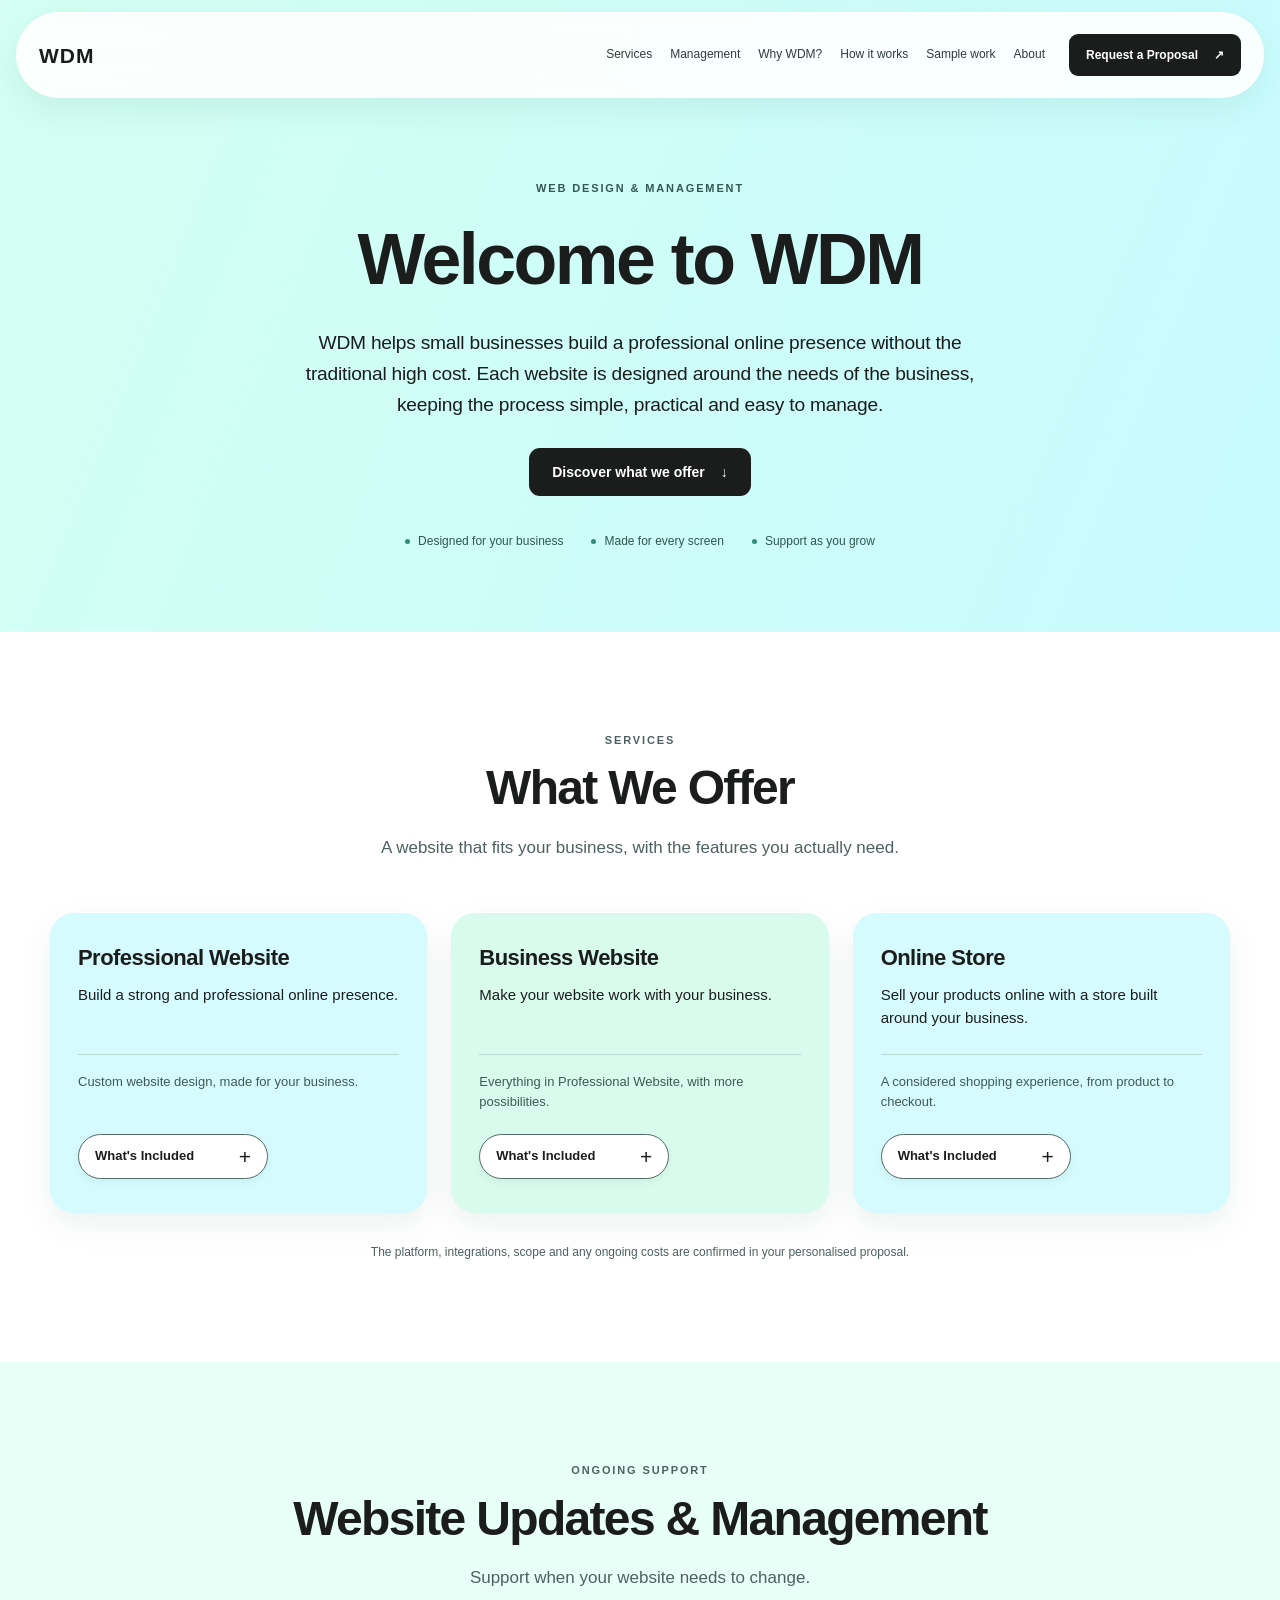
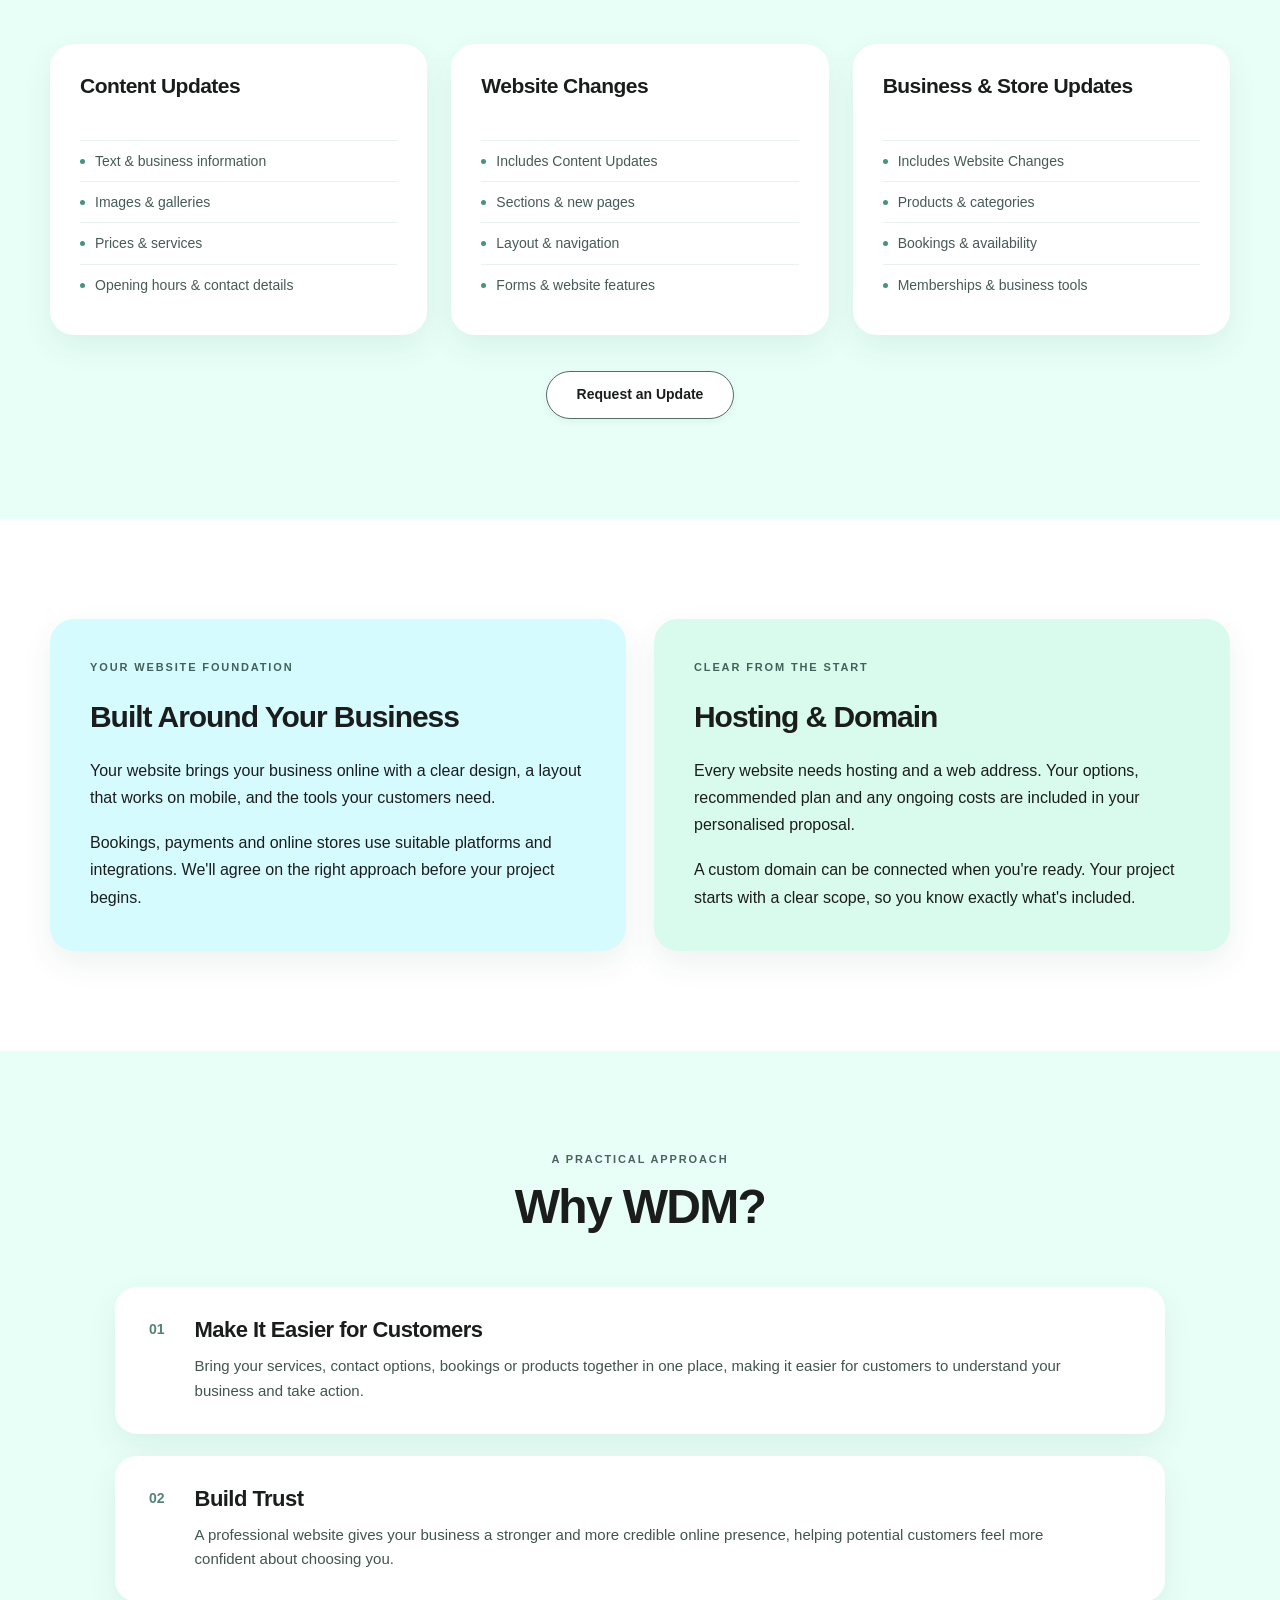
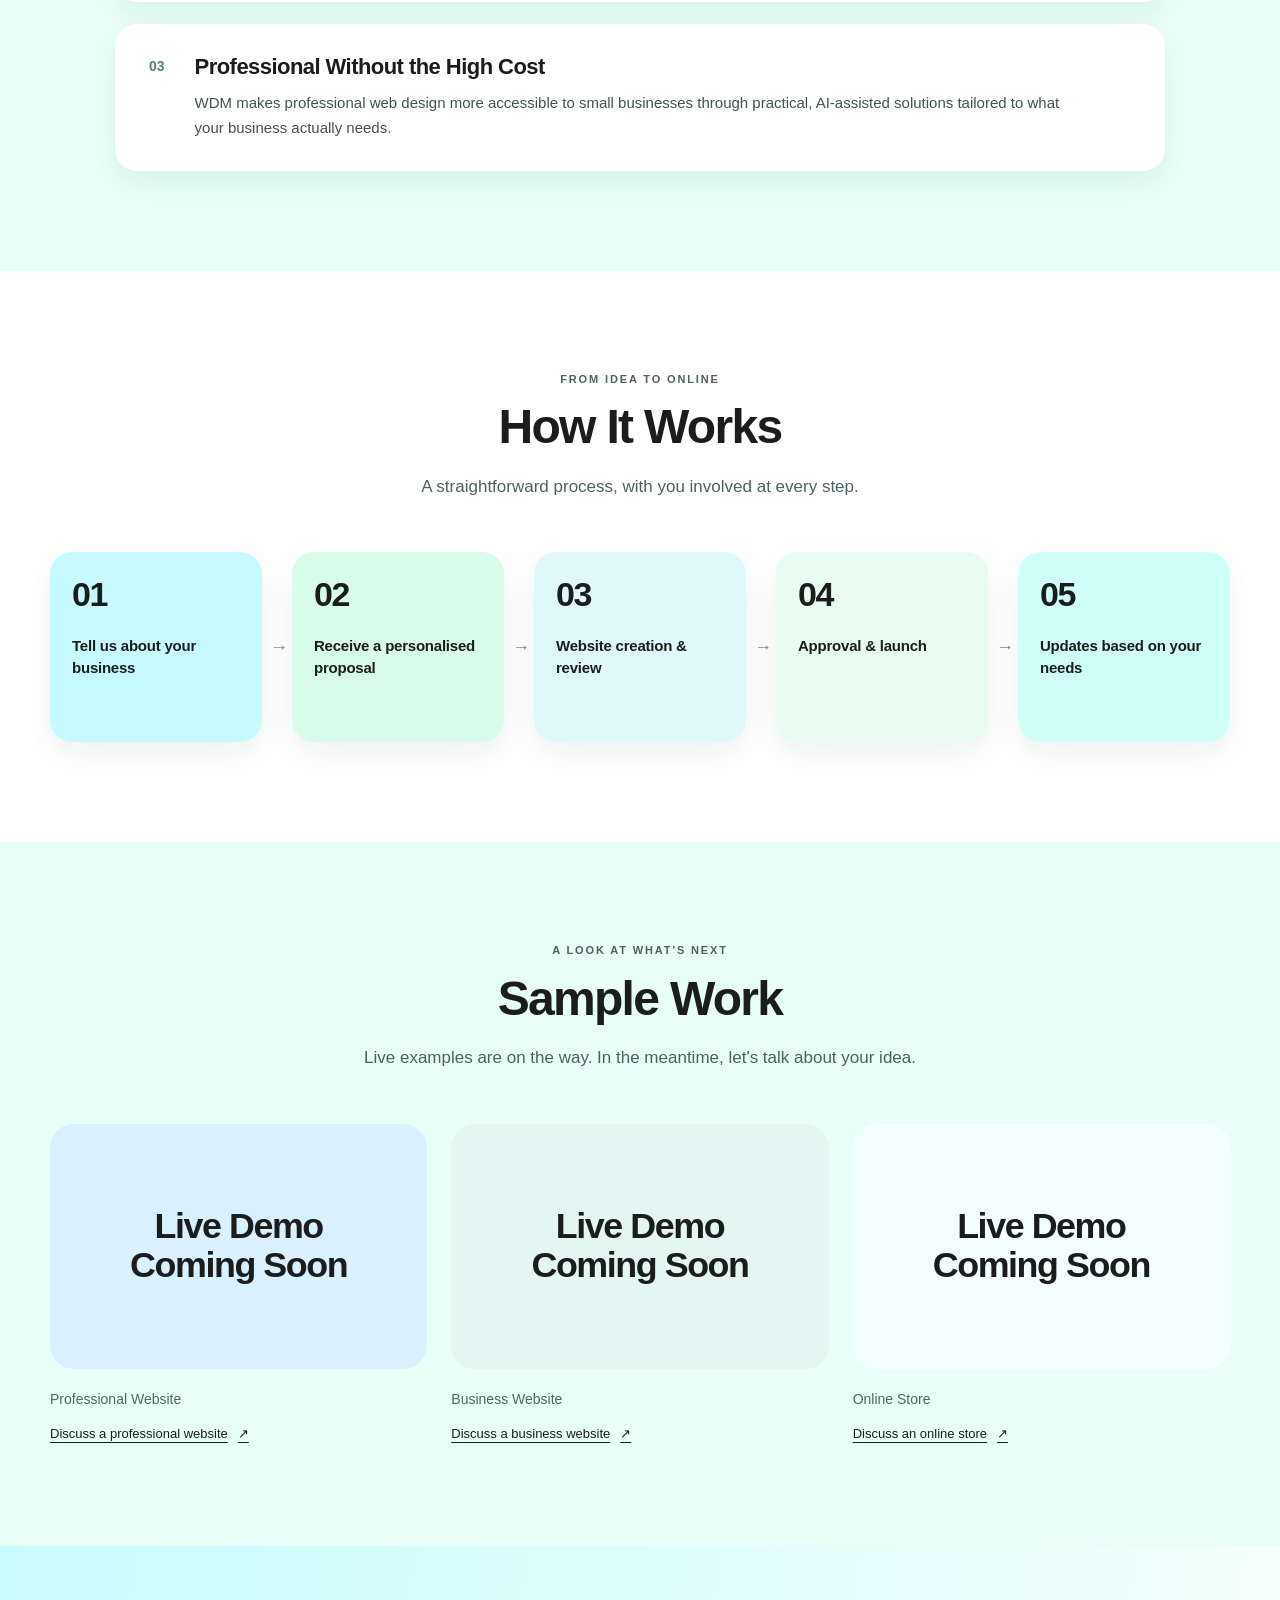
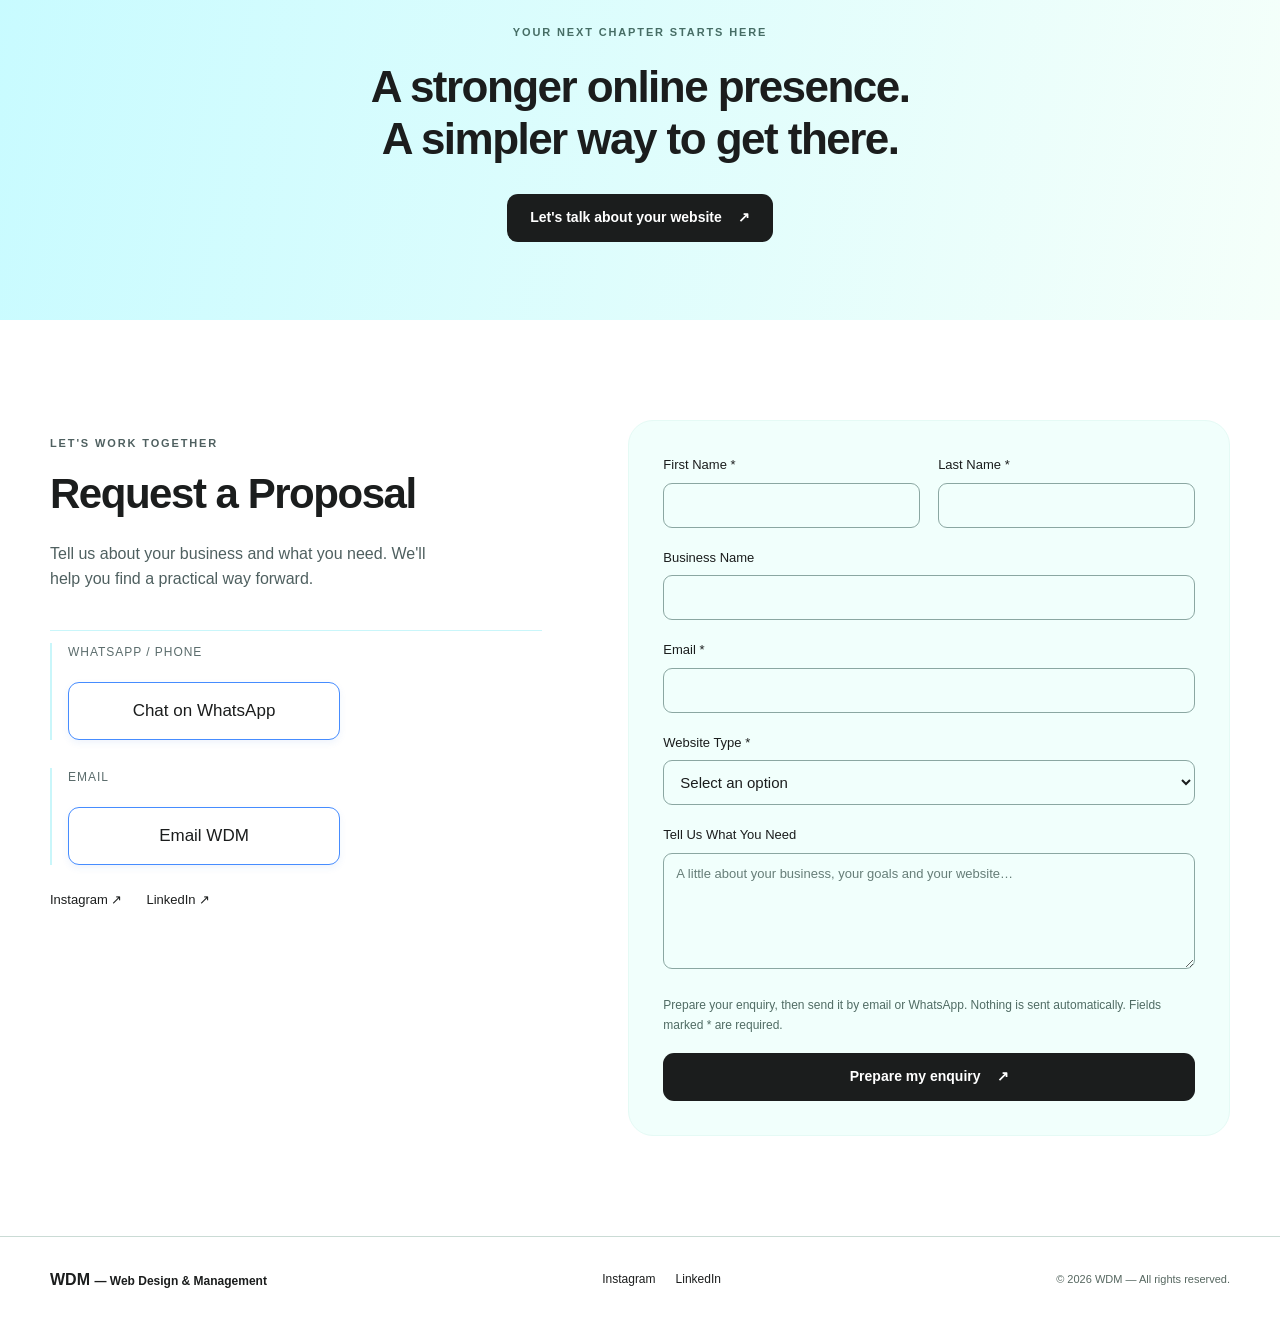
==== index.html @ 166eea7e "Enable update request delivery for the active business mailbox" ====
<!doctype html>
<html lang="en">
<head>
  <meta charset="utf-8">
  <meta name="viewport" content="width=device-width, initial-scale=1">
  <meta name="theme-color" content="#cefbfb">
  <meta name="description" content="WDM — Web Design & Management. Professional websites, business websites, online stores and ongoing website support for small businesses.">
  <title>WDM — Web Design &amp; Management</title>
  <link rel="icon" href="data:image/svg+xml,%3Csvg xmlns='http://www.w3.org/2000/svg' viewBox='0 0 64 64'%3E%3Crect width='64' height='64' rx='16' fill='%23cefbfb'/%3E%3Ctext x='32' y='42' text-anchor='middle' font-family='Arial' font-size='34' font-weight='700'%3EW%3C/text%3E%3C/svg%3E">
  <link rel="stylesheet" href="style.css?v=20261119-update-request-live">
  <script src="script.js?v=20261119-update-request-send" defer></script>
</head>
<body>
  <a class="skip-link" href="#main">Skip to main content</a>
  <header class="site-header" id="site-header">
    <a class="brand" href="#home" aria-label="WDM home">
      <strong>WDM</strong>
    </a>
    <button class="menu-toggle" id="menu-toggle" type="button" aria-expanded="false" aria-controls="primary-nav" aria-label="Toggle navigation"><span></span><span></span><span></span></button>
    <nav id="primary-nav" class="primary-nav" aria-label="Main navigation">
      <a href="#services">Services</a>
      <a href="#management">Management</a>
      <a href="#why-wdm">Why WDM?</a>
      <a href="#process">How it works</a>
      <a href="#work">Sample work</a>
      <a href="#home">About</a>
    </nav>
    <a class="button button-dark header-cta" href="#contact">Request a Proposal <span aria-hidden="true">↗</span></a>
  </header>

  <main id="main">
    <section class="hero" id="home" aria-labelledby="hero-title">
      <div class="hero-inner">
        <p class="eyebrow">WEB DESIGN &amp; MANAGEMENT</p>
        <h1 id="hero-title">Welcome to WDM</h1>
        <p class="hero-copy">WDM helps small businesses build a professional online presence without the traditional high cost. Each website is designed around the needs of the business, keeping the process simple, practical and easy to manage.</p>
        <a class="button button-dark hero-discover" href="#services">Discover what we offer <span class="hero-cta-arrow" aria-hidden="true">↓</span></a>
        <div class="hero-tags" aria-label="Our focus"><span>Designed for your business</span><span>Made for every screen</span><span>Support as you grow</span></div>
      </div>
    </section>

    <section class="section services" id="services" aria-labelledby="services-title">
      <div class="container">
        <div class="section-heading"><p class="eyebrow" data-services-reveal="label">SERVICES</p><h2 id="services-title" data-services-reveal="title">What We Offer</h2><p data-services-reveal="subtitle">A website that fits your business, with the features you actually need.</p></div>
        <div class="three-grid service-grid">
          <article class="service-card aqua" data-services-reveal="card-1">
            <h3>Professional Website</h3>
            <p>Build a strong and professional online presence.</p>
            <div class="card-line"></div>
            <p class="card-preview">Custom website design, made for your business.</p>
            <details class="service-details"><summary>What's Included <span aria-hidden="true">+</span></summary><ul><li>Custom website design</li><li>Mobile-friendly layout</li><li>Business &amp; service presentation</li><li>Contact &amp; enquiry options</li><li>Social media &amp; WhatsApp integration</li><li>Custom domain setup</li><li>Basic SEO setup</li><li>Hosting &amp; domain guidance</li></ul><a href="#contact">Discuss your website <span aria-hidden="true">↗</span></a></details>
          </article>
          <article class="service-card mint" data-services-reveal="card-2">
            <h3>Business Website</h3>
            <p>Make your website work with your business.</p>
            <div class="card-line"></div>
            <p class="card-preview">Everything in Professional Website, with more possibilities.</p>
            <details class="service-details"><summary>What's Included <span aria-hidden="true">+</span></summary><ul><li>Everything in Professional Website</li><li>Online bookings &amp; appointments</li><li>Online payment integrations</li><li>Customer accounts</li><li>Service packages &amp; memberships</li><li>Calendar integration</li><li>Business forms &amp; customer tools</li><li>Platform &amp; feature recommendations</li></ul><a href="#contact">Discuss your business <span aria-hidden="true">↗</span></a></details>
          </article>
          <article class="service-card aqua" data-services-reveal="card-3">
            <h3>Online Store</h3>
            <p>Sell your products online with a store built around your business.</p>
            <div class="card-line"></div>
            <p class="card-preview">A considered shopping experience, from product to checkout.</p>
            <details class="service-details"><summary>What's Included <span aria-hidden="true">+</span></summary><ul><li>Custom online store design</li><li>Product pages &amp; categories</li><li>Shopping cart &amp; checkout</li><li>Online payments</li><li>Customer accounts</li><li>Discounts &amp; promotions</li><li>Order &amp; product management</li><li>Custom domain setup</li></ul><a href="#contact">Discuss your store <span aria-hidden="true">↗</span></a></details>
          </article>
        </div>
        <p class="section-note" data-services-reveal="note">The platform, integrations, scope and any ongoing costs are confirmed in your personalised proposal.</p>
      </div>
    </section>

    <section class="section mint-section" id="management" aria-labelledby="management-title">
      <div class="container">
        <div class="section-heading"><p class="eyebrow" data-management-reveal="label">ONGOING SUPPORT</p><h2 id="management-title" data-management-reveal="title">Website Updates &amp; Management</h2><p data-management-reveal="subtitle">Support when your website needs to change.</p></div>
        <div class="three-grid management-grid">
          <article class="white-card" data-management-reveal="card-1"><h3>Content Updates</h3><ul class="plain-list"><li>Text &amp; business information</li><li>Images &amp; galleries</li><li>Prices &amp; services</li><li>Opening hours &amp; contact details</li></ul></article>
          <article class="white-card" data-management-reveal="card-2"><h3>Website Changes</h3><ul class="plain-list"><li>Includes Content Updates</li><li>Sections &amp; new pages</li><li>Layout &amp; navigation</li><li>Forms &amp; website features</li></ul></article>
          <article class="white-card" data-management-reveal="card-3"><h3>Business &amp; Store Updates</h3><ul class="plain-list"><li>Includes Website Changes</li><li>Products &amp; categories</li><li>Bookings &amp; availability</li><li>Memberships &amp; business tools</li></ul></article>
        </div>
        <div class="management-action" data-management-reveal="action">
          <button class="management-update-button" id="update-request-open" type="button" aria-haspopup="dialog" aria-controls="update-request-dialog">Request an Update</button>
        </div>
      </div>
      <dialog id="update-request-dialog" aria-labelledby="update-request-title" aria-describedby="update-request-description">
        <div class="update-request-shell">
          <header class="update-request-header">
            <p class="eyebrow">ONGOING SUPPORT</p>
            <h2 id="update-request-title">Request an Update</h2>
            <p id="update-request-description">Tell us what you’d like to change on your website.</p>
            <button class="update-request-close" id="update-request-close" type="button" aria-label="Close update request form"><span aria-hidden="true">×</span></button>
          </header>
          <form id="update-request-form" action="/api/update-request.php" method="post">
            <div class="update-request-honeypot" aria-hidden="true">
              <label for="update-website-confirm">Leave this field blank</label>
              <input id="update-website-confirm" name="websiteConfirm" type="text" autocomplete="off" tabindex="-1">
            </div>
            <div class="update-request-fields">
              <div class="update-request-field">
                <label for="update-name">Your name</label>
                <input id="update-name" name="name" type="text" maxlength="100" autocomplete="name" placeholder="Your name" required>
              </div>
              <div class="update-request-field">
                <label for="update-email">Email address</label>
                <input id="update-email" name="email" type="email" maxlength="254" autocomplete="email" placeholder="you@example.com" required>
              </div>
              <div class="update-request-field">
                <label for="update-website">Website link</label>
                <input id="update-website" name="website" type="url" maxlength="2048" inputmode="url" autocomplete="url" placeholder="https://yourwebsite.com" required>
              </div>
              <div class="update-request-field">
                <label for="update-type">Type of update</label>
                <select id="update-type" name="updateType" required>
                  <option value="">Choose update type</option>
                  <option value="content">Content Update</option>
                  <option value="website">Website Change</option>
                  <option value="business-store">Business / Store Update</option>
                </select>
              </div>
              <div class="update-request-field update-request-full">
                <label for="update-changes">Requested changes</label>
                <textarea id="update-changes" name="changes" rows="4" maxlength="5000" placeholder="Describe what you would like to change…" required></textarea>
              </div>
            </div>
            <p class="update-request-preview-note">We’ll reply to the email address you provide.</p>
            <button class="button button-dark update-request-submit" type="submit">Send your request <span aria-hidden="true">→</span></button>
            <p class="update-request-status" id="update-request-status" role="status" aria-live="polite"></p>
          </form>
        </div>
      </dialog>
    </section>

    <section class="section platform-section" id="platform" aria-label="Website platform, hosting and domain information">
      <div class="container two-grid">
        <article class="info-card aqua" data-reveal><p class="eyebrow">YOUR WEBSITE FOUNDATION</p><h2>Built Around Your Business</h2><p>Your website brings your business online with a clear design, a layout that works on mobile, and the tools your customers need.</p><p>Bookings, payments and online stores use suitable platforms and integrations. We'll agree on the right approach before your project begins.</p></article>
        <article class="info-card mint" data-reveal><p class="eyebrow">CLEAR FROM THE START</p><h2>Hosting &amp; Domain</h2><p>Every website needs hosting and a web address. Your options, recommended plan and any ongoing costs are included in your personalised proposal.</p><p>A custom domain can be connected when you're ready. Your project starts with a clear scope, so you know exactly what's included.</p></article>
      </div>
    </section>

    <section class="section mint-section" id="why-wdm" aria-labelledby="why-title">
      <div class="container">
        <div class="section-heading" data-reveal><p class="eyebrow">A PRACTICAL APPROACH</p><h2 id="why-title">Why WDM?</h2></div>
        <div class="benefit-list">
          <article class="benefit-card" data-reveal><span aria-hidden="true">01</span><div><h3>Make It Easier for Customers</h3><p>Bring your services, contact options, bookings or products together in one place, making it easier for customers to understand your business and take action.</p></div></article>
          <article class="benefit-card" data-reveal><span aria-hidden="true">02</span><div><h3>Build Trust</h3><p>A professional website gives your business a stronger and more credible online presence, helping potential customers feel more confident about choosing you.</p></div></article>
          <article class="benefit-card" data-reveal><span aria-hidden="true">03</span><div><h3>Professional Without the High Cost</h3><p>WDM makes professional web design more accessible to small businesses through practical, AI-assisted solutions tailored to what your business actually needs.</p></div></article>
        </div>
      </div>
    </section>

    <section class="section" id="process" aria-labelledby="process-title">
      <div class="container">
        <div class="section-heading" data-reveal><p class="eyebrow">FROM IDEA TO ONLINE</p><h2 id="process-title">How It Works</h2><p>A straightforward process, with you involved at every step.</p></div>
        <ol class="process-grid">
          <li class="process-card" data-reveal><span>01</span><h3>Tell us about your business</h3></li>
          <li class="process-card" data-reveal><span>02</span><h3>Receive a personalised proposal</h3></li>
          <li class="process-card" data-reveal><span>03</span><h3>Website creation &amp; review</h3></li>
          <li class="process-card" data-reveal><span>04</span><h3>Approval &amp; launch</h3></li>
          <li class="process-card" data-reveal><span>05</span><h3>Updates based on your needs</h3></li>
        </ol>
      </div>
    </section>

    <section class="section mint-section" id="work" aria-labelledby="work-title">
      <div class="container">
        <div class="section-heading" data-reveal><p class="eyebrow">A LOOK AT WHAT'S NEXT</p><h2 id="work-title">Sample Work</h2><p>Live examples are on the way. In the meantime, let's talk about your idea.</p></div>
        <div class="three-grid sample-grid">
          <article class="sample-card" data-reveal><div class="sample-preview sample-blue"><span>Live Demo<br>Coming Soon</span></div><h3>Professional Website</h3><a href="#contact">Discuss a professional website <span aria-hidden="true">↗</span></a></article>
          <article class="sample-card" data-reveal><div class="sample-preview sample-green"><span>Live Demo<br>Coming Soon</span></div><h3>Business Website</h3><a href="#contact">Discuss a business website <span aria-hidden="true">↗</span></a></article>
          <article class="sample-card" data-reveal><div class="sample-preview sample-light"><span>Live Demo<br>Coming Soon</span></div><h3>Online Store</h3><a href="#contact">Discuss an online store <span aria-hidden="true">↗</span></a></article>
        </div>
      </div>
    </section>

    <section class="contact-intro" aria-label="Let's build your online presence"><div class="container"><p class="eyebrow">YOUR NEXT CHAPTER STARTS HERE</p><h2>A stronger online presence.<br>A simpler way to get there.</h2><a class="button button-dark" href="#contact">Let's talk about your website <span aria-hidden="true">↗</span></a></div></section>

    <section class="section contact-section" id="contact" aria-labelledby="contact-title">
      <div class="container contact-grid">
        <div class="contact-copy" data-reveal>
          <p class="eyebrow">LET'S WORK TOGETHER</p><h2 id="contact-title">Request a Proposal</h2><p>Tell us about your business and what you need. We'll help you find a practical way forward.</p>
          <div class="contact-options">
            <div class="contact-method"><span>WHATSAPP / PHONE</span><a class="contact-button" href="https://wa.me/97470138308" target="_blank" rel="noopener noreferrer">Chat on WhatsApp</a></div>
            <div class="contact-method"><span>EMAIL</span><a class="contact-button" href="mailto:contact@wdm-design.com">Email WDM</a></div>
          </div>
          <div class="social-links" aria-label="WDM social profiles"><a href="https://www.instagram.com/wdm.web.design/" target="_blank" rel="noopener noreferrer">Instagram <span aria-hidden="true">↗</span></a><a href="https://www.linkedin.com/company/wdm-design/home/?viewAsMember=true" target="_blank" rel="noopener noreferrer">LinkedIn <span aria-hidden="true">↗</span></a></div>
        </div>
        <div class="form-card" data-reveal>
          <form id="project-form" action="mailto:contact@wdm-design.com" method="post" enctype="text/plain" data-contact-email="contact@wdm-design.com" data-whatsapp="97470138308" aria-label="Web design enquiry form">
            <div class="form-row"><div class="field"><label for="first-name">First Name <span aria-hidden="true">*</span></label><input id="first-name" name="firstName" autocomplete="given-name" required maxlength="80"></div><div class="field"><label for="last-name">Last Name <span aria-hidden="true">*</span></label><input id="last-name" name="lastName" autocomplete="family-name" required maxlength="80"></div></div>
            <div class="field"><label for="business-name">Business Name</label><input id="business-name" name="business" autocomplete="organization" maxlength="140"></div>
            <div class="field"><label for="email">Email <span aria-hidden="true">*</span></label><input id="email" name="email" type="email" autocomplete="email" required maxlength="180"></div>
            <div class="field"><label for="website-type">Website Type <span aria-hidden="true">*</span></label><select id="website-type" name="service" required><option value="">Select an option</option><option value="professional">Professional Website</option><option value="business">Business Website</option><option value="store">Online Store</option><option value="management">Website Updates &amp; Management</option><option value="guidance">I'm not sure yet</option></select></div>
            <div class="field"><label for="project-details">Tell Us What You Need</label><textarea id="project-details" name="details" rows="4" maxlength="2400" placeholder="A little about your business, your goals and your website…"></textarea></div>
            <p class="form-note">Prepare your enquiry, then send it by email or WhatsApp. Nothing is sent automatically. Fields marked * are required.</p>
            <button class="button button-dark form-submit" type="submit">Prepare my enquiry <span aria-hidden="true">↗</span></button>
          </form>
          <section id="brief-result" class="brief-result" hidden aria-labelledby="brief-title"><h3 id="brief-title" tabindex="-1">Your enquiry is ready</h3><label class="sr-only" for="brief-output">Your enquiry</label><textarea id="brief-output" rows="8" readonly></textarea><div class="brief-actions"><a id="email-brief" class="button button-dark" hidden>Email WDM <span aria-hidden="true">↗</span></a><a id="whatsapp-brief" class="button button-outline" target="_blank" rel="noopener noreferrer" hidden>Send on WhatsApp <span aria-hidden="true">↗</span></a><button id="copy-brief" class="text-link" type="button">Copy enquiry</button><button id="download-brief" class="text-link" type="button">Download enquiry</button></div><p id="brief-status" class="form-note" role="status" aria-live="polite"></p></section>
          <noscript><p class="form-note">Please email <a href="mailto:contact@wdm-design.com">contact@wdm-design.com</a> or <a href="https://wa.me/97470138308">contact us on WhatsApp</a> to request a proposal.</p></noscript>
        </div>
      </div>
    </section>
  </main>

  <footer class="site-footer"><div class="container footer-inner"><a class="footer-brand" href="#home">WDM <span>— Web Design &amp; Management</span></a><nav aria-label="Social links"><a href="https://www.instagram.com/wdm.web.design/" target="_blank" rel="noopener noreferrer">Instagram</a><a href="https://www.linkedin.com/company/wdm-design/home/?viewAsMember=true" target="_blank" rel="noopener noreferrer">LinkedIn</a></nav><p>© <span data-year>2026</span> WDM — All rights reserved.</p></div></footer>
</body>
</html>
---- style.css ----
/* WDM — Web Design & Management. Build-free, responsive styles. */
:root{--ink:#1b1d1d;--muted:#4f6060;--aqua:#d5fbff;--mint:#d9fbed;--wash:#e8fff7;--line:#bddcda;--white:#fff;--shadow:0 12px 32px rgba(20,67,61,.07);--radius:24px;--max:1180px;--header-height:86px}
*{box-sizing:border-box}
html{scroll-behavior:smooth;scroll-padding-top:110px}
body{margin:0;color:var(--ink);background:var(--white);font-family:Arial,Helvetica,sans-serif;font-size:16px;line-height:1.6;-webkit-font-smoothing:antialiased}
button,input,select,textarea{font:inherit}
button,a,input,select,textarea,summary{-webkit-tap-highlight-color:transparent}
button,a,summary{touch-action:manipulation}
a{color:inherit;text-underline-offset:4px}
button{cursor:pointer}
button:disabled{cursor:default}
button:focus-visible,a:focus-visible,input:focus-visible,select:focus-visible,textarea:focus-visible,summary:focus-visible{outline:3px solid #12867d;outline-offset:5px}
h1,h2,h3,p{margin:0}
h1,h2,h3{line-height:1.14;letter-spacing:-.035em}
h1{font-size:clamp(40px,5.6vw,72px);font-weight:750}
h2{font-size:clamp(30px,3.9vw,48px);font-weight:700}
h3{font-size:22px;font-weight:700;letter-spacing:-.025em}
[hidden]{display:none!important}
.container{width:min(var(--max),calc(100% - 72px));margin-inline:auto}
.section{padding:100px 0}
.eyebrow{font-size:11px;letter-spacing:.17em;font-weight:700;line-height:1.5}
.section-heading{text-align:center;margin:0 auto 52px;max-width:800px}
.section-heading .eyebrow{margin-bottom:13px;color:var(--muted)}
.section-heading>p:last-child:not(.eyebrow){margin:18px auto 0;max-width:620px;color:var(--muted);font-size:17px}
.skip-link{position:fixed;left:20px;top:10px;transform:translateY(-180%);background:var(--ink);color:white;padding:12px 20px;border-radius:8px;z-index:200}
.skip-link:focus{transform:translateY(0)}
.sr-only{position:absolute;width:1px;height:1px;padding:0;overflow:hidden;clip:rect(0,0,0,0);white-space:nowrap;border:0}
.site-header{position:sticky;top:12px;z-index:30;width:calc(100% - 32px);max-width:1440px;margin:12px auto 0;padding:15px 22px;min-height:var(--header-height);border:1px solid rgba(255,255,255,.9);border-radius:999px;display:flex;align-items:center;gap:24px;background:rgba(255,255,255,.96);box-shadow:var(--shadow)}
@supports(backdrop-filter:blur(16px)){.site-header{background:rgba(255,255,255,.89);backdrop-filter:blur(16px)}}
.brand{display:flex;align-items:center;gap:15px;text-decoration:none;white-space:nowrap;margin-right:auto}
.brand strong{font-size:21px;letter-spacing:.05em;line-height:1}
.primary-nav{display:flex;gap:18px;align-items:center}
.primary-nav a{position:relative;font-size:12px;font-weight:500;color:#303d3b;text-decoration:none;white-space:nowrap;transition:color .18s ease}
.primary-nav a:hover,.social-links a:hover,.site-footer a:hover{color:#08776d}
@media(min-width:880px){.primary-nav a:after{content:"";position:absolute;left:0;right:0;bottom:-5px;height:1px;background:currentColor;transform:scaleX(.5);opacity:0;transition:opacity .18s ease,transform .18s ease}.primary-nav a:hover:after,.primary-nav a:focus-visible:after{opacity:.7;transform:scaleX(1)}}
.button{display:inline-flex;align-items:center;justify-content:center;gap:16px;min-height:48px;padding:12px 22px;border:1px solid transparent;border-radius:11px;text-decoration:none;font-size:14px;font-weight:600;line-height:1.4;transition:background .2s,box-shadow .2s,transform .2s}
.button-dark{background:var(--ink);color:white}
.button-dark:hover{background:#304443;box-shadow:0 5px 12px #203a3320;transform:translateY(-1px)}
.button-outline{background:white;border-color:#667e7b;color:var(--ink)}
.button-outline:hover{background:var(--mint)}
.header-cta{font-size:12px;white-space:nowrap;min-height:42px;padding:10px 16px;border-radius:9px}
.menu-toggle{display:none;background:none;border:0;min-width:44px;min-height:44px;padding:12px}
.menu-toggle span{display:block;width:20px;height:1.5px;background:var(--ink);margin:4px 0;transition:transform .2s,opacity .2s}
.hero{margin-top:-98px;padding:180px 28px 80px;text-align:center;background:linear-gradient(112deg,#d4fff2 0%,#c8fbff 100%);position:relative;overflow:hidden}
.hero-inner{position:relative;max-width:920px;margin:auto}
.hero .eyebrow{margin-bottom:22px;color:#335852;animation:hero-label-in .85s cubic-bezier(.22,.61,.36,1) .05s 1 backwards}
.hero h1{animation:hero-headline-in 1.1s cubic-bezier(.22,.61,.36,1) .2s 1 backwards}
.hero-copy{font-size:clamp(17px,1.5vw,20px);max-width:680px;margin:28px auto 28px;line-height:1.6;letter-spacing:-.012em;animation:hero-content-in .9s cubic-bezier(.22,.61,.36,1) .5s 1 backwards}
.hero .hero-discover{animation:hero-content-in .9s cubic-bezier(.22,.61,.36,1) .8s 1 backwards}
.hero .hero-discover:hover{transform:translateY(-2px)}
.hero-cta-arrow{display:inline-block;transition:transform .2s ease}
.hero-discover:hover .hero-cta-arrow{transform:translateY(2px)}
.hero-tags{display:flex;flex-wrap:wrap;justify-content:center;gap:8px 28px;margin-top:36px;color:#2e574f;font-size:12px;animation:hero-points-in .9s cubic-bezier(.22,.61,.36,1) 1.1s 1 backwards}
.hero-tags span{display:flex;align-items:center;gap:8px}
.hero-tags span:before{content:"";height:5px;width:5px;flex:0 0 5px;border-radius:50%;background:#318b7e}
@keyframes hero-label-in{from{opacity:0;letter-spacing:.22em;transform:translateY(6px)}to{opacity:1;transform:none}}
@keyframes hero-headline-in{from{opacity:0;transform:translateY(24px) scale(.98)}to{opacity:1;transform:none}}
@keyframes hero-content-in{from{opacity:0;transform:translateY(12px)}to{opacity:1;transform:none}}
@keyframes hero-points-in{from{opacity:0;transform:translateY(6px)}to{opacity:1;transform:none}}
@media(prefers-reduced-motion:reduce){.hero .eyebrow,.hero h1,.hero-copy,.hero .hero-discover,.hero-tags{animation:none}.hero .hero-discover:hover,.hero-discover:hover .hero-cta-arrow{transform:none}}
.three-grid{display:grid;grid-template-columns:repeat(3,minmax(0,1fr));gap:24px}
.two-grid{display:grid;grid-template-columns:repeat(2,minmax(0,1fr));gap:28px}
.aqua{background:var(--aqua)}
.mint{background:var(--mint)}
.service-card{padding:32px 28px;border-radius:var(--radius);box-shadow:var(--shadow);align-self:start;min-height:300px}
.card-number{display:block;font-size:10px;letter-spacing:.1em;color:#466865;margin-bottom:38px;font-weight:600}
.service-card h3{margin-bottom:14px}
.service-card>p{font-size:15px;line-height:1.5;min-height:46px}
.card-line{height:1px;background:#b9d9d6;margin:24px 0 17px}
.service-card>.card-preview{font-size:13px;color:#3f5a57;min-height:40px}
.service-details{margin-top:22px}
.service-details summary{display:flex;justify-content:space-between;align-items:center;gap:18px;cursor:pointer;list-style:none;border:1px solid #536d67;border-radius:999px;background:white;max-width:190px;padding:11px 16px;font-size:13px;font-weight:600;box-shadow:0 3px 7px #203e3210}
.service-details summary::-webkit-details-marker{display:none}
.service-details summary>span{font-size:21px;font-weight:400;line-height:1;transition:transform .2s}
.service-details[open] summary>span{transform:rotate(45deg)}
.service-details ul{padding-left:19px;font-size:14px;margin:24px 0 18px}
.service-details li+li{margin-top:7px}
.service-details>a{font-size:13px;font-weight:600}
.section-note{text-align:center;font-size:12px;color:var(--muted);max-width:740px;margin:30px auto 0}
/* Services has its own once-only sequence; other section reveals stay unchanged. */
#services{scroll-margin-top:12px}
@media(min-width:621px){#services .service-grid:not(:has(details[open])) .service-card{align-self:stretch}}
#services [data-services-reveal="label"]{--services-delay:0s}
#services [data-services-reveal="title"]{--services-delay:.17s}
#services [data-services-reveal="subtitle"]{--services-delay:.34s}
#services [data-services-reveal="card-1"]{--services-delay:.54s}
#services [data-services-reveal="card-2"]{--services-delay:.72s}
#services [data-services-reveal="card-3"]{--services-delay:.9s}
#services [data-services-reveal="note"]{--services-delay:1.1s}
#services.services-reveal-ready [data-services-reveal]{opacity:0;transform:translateY(16px)}
#services.services-reveal-ready .service-card[data-services-reveal]{transform:translateY(24px) scale(.99)}
#services.services-reveal-ready.services-revealed [data-services-reveal]{opacity:1;transform:none;animation:services-text-in .7s cubic-bezier(.22,.61,.36,1) var(--services-delay) 1 backwards}
#services.services-reveal-ready.services-revealed .service-card[data-services-reveal]{animation-name:services-card-in;animation-duration:.8s}
#services.services-reveal-ready.services-revealed [data-services-reveal="note"]{animation-duration:.65s}
@keyframes services-text-in{from{opacity:0;transform:translateY(16px)}to{opacity:1;transform:none}}
@keyframes services-card-in{from{opacity:0;transform:translateY(24px) scale(.99)}to{opacity:1;transform:none}}
@media(max-width:620px){#services{scroll-margin-top:8px}}
@media(prefers-reduced-motion:reduce){#services.services-reveal-ready [data-services-reveal],#services.services-reveal-ready .service-card[data-services-reveal],#services.services-reveal-ready.services-revealed [data-services-reveal],#services.services-reveal-ready.services-revealed .service-card[data-services-reveal]{opacity:1;transform:none;animation:none;transition:none}}
@media print{#services [data-services-reveal]{opacity:1!important;transform:none!important;animation:none!important}}
.mint-section{background:var(--wash)}
.white-card{background:#fff;border-radius:var(--radius);padding:30px;box-shadow:var(--shadow)}
.line-icon{height:44px;width:44px;display:flex;align-items:center;justify-content:center;border:1px solid #b8ded6;border-radius:13px;font-size:20px;margin-bottom:28px;line-height:1;background:#f3fffa}
.white-card h3{font-size:21px;min-height:48px;margin-bottom:18px}
.plain-list{margin:0;padding:0;list-style:none;color:#465a57;font-size:14px}
.plain-list li{display:flex;gap:10px;padding:9px 0;border-top:1px solid #e9f1ef}
.plain-list li:before{content:"+";color:#499181;font-weight:600}
/* Ongoing support: simpler cards and a section-scoped entrance sequence. */
#management .white-card{min-width:0}
#management .plain-list li:before{content:"";flex:0 0 5px;width:5px;height:5px;margin-top:.65em;border-radius:50%;background:#499181}
#management .management-action{display:flex;justify-content:center;margin-top:36px;text-align:center}
#management .management-update-button{display:inline-flex;align-items:center;justify-content:center;min-height:48px;max-width:100%;padding:12px 30px;border:1px solid #536d67;border-radius:999px;background:#fff;box-shadow:0 3px 7px #203e3210;color:var(--ink);font-size:14px;font-weight:600;line-height:1.4;text-decoration:none;transition:transform .2s ease,border-color .2s ease,box-shadow .2s ease}
#management .management-update-button:hover{transform:translateY(-1px);border-color:#2d6258;box-shadow:0 5px 12px #203a3320}
body.update-request-open{overflow:hidden}
#update-request-dialog{width:min(640px,calc(100% - 32px));max-width:640px;max-height:calc(100vh - 32px);max-height:calc(100dvh - 32px);margin:auto;padding:0;overflow-y:auto;overscroll-behavior:contain;border:1px solid var(--line);border-radius:24px;background:#fff;color:var(--ink);box-shadow:0 24px 80px rgba(20,55,48,.2)}
#update-request-dialog::backdrop{background:rgba(20,43,39,.42);backdrop-filter:blur(4px)}
#update-request-dialog[open]{animation:update-request-in .24s ease-out}
#update-request-dialog .update-request-shell{padding:30px}
#update-request-dialog .update-request-header{position:relative;padding-right:44px}
#update-request-dialog .eyebrow{color:#528077;margin-bottom:8px;font-size:10px}
#update-request-dialog h2{font-size:32px;line-height:1.15}
#update-request-dialog #update-request-description{margin-top:12px;color:var(--muted);font-size:15px;line-height:1.5}
#update-request-dialog .update-request-close{position:absolute;top:-5px;right:-5px;display:flex;align-items:center;justify-content:center;width:44px;height:44px;padding:0;border:1px solid #d9e8e3;border-radius:50%;background:#fff;color:var(--muted);font-size:29px;line-height:1}
#update-request-dialog .update-request-close:hover{background:#effbf6;color:var(--ink)}
#update-request-dialog form{margin-top:24px}
#update-request-dialog .update-request-fields{display:grid;grid-template-columns:repeat(2,minmax(0,1fr));gap:17px 18px}
#update-request-dialog .update-request-field{min-width:0}
#update-request-dialog .update-request-full{grid-column:1/-1}
#update-request-dialog label{display:block;margin-bottom:7px;font-size:13px;font-weight:600;line-height:1.4}
#update-request-dialog input,#update-request-dialog select,#update-request-dialog textarea{min-width:0;min-height:46px;border-color:#b5cfca;background:#fbfffd;font-size:16px;line-height:1.45}
#update-request-dialog textarea{min-height:105px}
#update-request-dialog input::placeholder,#update-request-dialog textarea::placeholder{color:#78918a;font-size:14px}
#update-request-dialog .update-request-preview-note{margin:18px 0 16px;padding:11px 14px;border-radius:10px;background:var(--wash);color:#4c6d64;font-size:12px;line-height:1.5}
#update-request-dialog .update-request-submit{width:100%;min-height:48px;border-radius:999px}
#update-request-dialog .update-request-submit:disabled{opacity:.7;cursor:wait;transform:none}
#update-request-dialog .update-request-honeypot{position:absolute;left:-10000px;width:1px;height:1px;overflow:hidden}
#update-request-dialog .update-request-status:not(:empty){margin-top:14px;color:#3c6b5c;font-size:13px;text-align:center}
@keyframes update-request-in{from{opacity:0;transform:translateY(8px)}to{opacity:1;transform:none}}
@media(max-width:620px){#update-request-dialog{width:calc(100% - 24px);max-height:calc(100vh - 20px);max-height:calc(100dvh - 20px);border-radius:22px}#update-request-dialog .update-request-shell{padding:24px 22px}#update-request-dialog h2{font-size:28px}#update-request-dialog #update-request-description{font-size:14px}#update-request-dialog .update-request-fields{grid-template-columns:1fr;gap:16px}#update-request-dialog .update-request-full{grid-column:auto}}
@media(prefers-reduced-motion:reduce){#update-request-dialog[open]{animation:none}}
#management [data-management-reveal="label"]{--management-delay:0s}
#management [data-management-reveal="title"]{--management-delay:.17s}
#management [data-management-reveal="subtitle"]{--management-delay:.34s}
#management [data-management-reveal="card-1"]{--management-delay:.54s}
#management [data-management-reveal="card-2"]{--management-delay:.72s}
#management [data-management-reveal="card-3"]{--management-delay:.9s}
#management [data-management-reveal="action"]{--management-delay:1.1s}
#management.management-reveal-ready [data-management-reveal]{opacity:0;transform:translateY(16px)}
#management.management-reveal-ready .white-card[data-management-reveal]{transform:translateY(24px) scale(.99)}
#management.management-reveal-ready.management-revealed [data-management-reveal]{opacity:1;transform:none;animation:management-text-in .7s cubic-bezier(.22,.61,.36,1) var(--management-delay) 1 backwards}
#management.management-reveal-ready.management-revealed .white-card[data-management-reveal]{animation-name:management-card-in;animation-duration:.8s}
#management.management-reveal-ready.management-revealed [data-management-reveal="action"]{animation-duration:.65s}
@keyframes management-text-in{from{opacity:0;transform:translateY(16px)}to{opacity:1;transform:none}}
@keyframes management-card-in{from{opacity:0;transform:translateY(24px) scale(.99)}to{opacity:1;transform:none}}
@media(max-width:879px){#management .management-grid{grid-template-columns:1fr;grid-auto-rows:1fr}}
@media(prefers-reduced-motion:reduce){#management.management-reveal-ready [data-management-reveal],#management.management-reveal-ready .white-card[data-management-reveal],#management.management-reveal-ready.management-revealed [data-management-reveal],#management.management-reveal-ready.management-revealed .white-card[data-management-reveal]{opacity:1;transform:none;animation:none;transition:none}#management .management-update-button{transition:none}#management .management-update-button:hover{transform:none}}
@media print{#management [data-management-reveal]{opacity:1!important;transform:none!important;animation:none!important}}
.info-card{border-radius:var(--radius);padding:40px;box-shadow:var(--shadow)}
.info-card .eyebrow{margin-bottom:24px;color:#41615b}
.info-card h2{font-size:30px;max-width:400px;margin-bottom:23px}
.info-card>p:not(.eyebrow){font-size:16px;line-height:1.7}
.info-card>p+p{margin-top:18px}
.benefit-list{display:grid;gap:22px;max-width:1050px;margin:0 auto}
.benefit-card{padding:30px 34px;background:white;border-radius:22px;display:flex;gap:30px;box-shadow:var(--shadow)}
.benefit-card>span{font-size:14px;color:#538378;font-weight:600;line-height:1.8}
.benefit-card h3{margin-bottom:12px}
.benefit-card p{font-size:15px;line-height:1.65;color:#42544f;max-width:880px}
.process-grid{display:grid;grid-template-columns:repeat(5,minmax(0,1fr));gap:30px;list-style:none;padding:0;margin:0}
.process-card{background:#c7faff;padding:25px 22px;min-height:190px;border-radius:22px;position:relative;box-shadow:var(--shadow)}
.process-card:nth-child(2){background:#d9fbea}
.process-card:nth-child(3){background:#dff8fc}
.process-card:nth-child(4){background:#e9fcf1}
.process-card:nth-child(5){background:#d0fffa}
.process-card:not(:last-child):after{content:"→";position:absolute;left:calc(100% + 8px);top:50%;font-size:18px;color:#758f87;transform:translateY(-50%)}
.process-card>span{display:block;font-size:34px;line-height:1;font-weight:700;letter-spacing:-.04em;margin-bottom:24px}
.process-card h3{font-size:15px;line-height:1.45;letter-spacing:-.015em}
.sample-preview{display:flex;justify-content:center;align-items:center;min-height:245px;padding:30px 20px;border-radius:24px;font-size:clamp(24px,2.8vw,37px);font-weight:750;line-height:1.08;letter-spacing:-.04em;text-align:center}
.sample-blue{background:#d9f0fe}
.sample-green{background:#e3f6f2}
.sample-light{background:#f4ffff}
.sample-card h3{margin:23px 0 13px;font-size:14px;letter-spacing:0;font-weight:400;color:#4c6862}
.sample-card>a{font-size:13px;display:inline-flex;align-items:center;gap:10px}
.contact-intro{padding:78px 0;background:linear-gradient(100deg,#c8fbff,#f5fffa);text-align:center}
.contact-intro .eyebrow{color:#466d65;margin-bottom:20px}
.contact-intro h2{font-size:clamp(28px,3.6vw,44px);line-height:1.2;margin-bottom:28px}
.contact-grid{display:grid;grid-template-columns:minmax(0,.9fr) minmax(0,1.1fr);gap:86px;align-items:start}
.contact-copy{padding-top:15px}
.contact-copy>.eyebrow{margin-bottom:18px;color:var(--muted)}
.contact-copy>h2{font-size:42px;max-width:400px}
.contact-copy>p:not(.eyebrow){max-width:390px;margin:23px 0 36px;font-size:16px;color:var(--muted)}
.contact-options{border-top:1px solid #c9f6fa;padding-top:12px;margin-top:38px}
.contact-method{border-left:2px solid #c9f6fa;padding:0 0 0 16px;margin:0}
.contact-method+.contact-method{margin-top:28px}
.contact-method>span{display:block;color:#5b6c6c;font-size:12px;letter-spacing:.08em;font-weight:400;margin-bottom:20px}
.contact-button{display:inline-flex;align-items:center;justify-content:center;width:min(100%,272px);min-height:58px;padding:14px 20px;border:1px solid #468cff;border-radius:11px;background:#fff;box-shadow:0 3px 7px rgba(45,116,211,.08);color:var(--ink);font-size:17px;font-weight:400;line-height:1.4;text-decoration:none;transition:background .2s,border-color .2s,box-shadow .2s}
.contact-button:hover{background:#f1fbff;border-color:#1764df;box-shadow:0 4px 10px rgba(45,116,211,.12)}
.text-link{border:0;padding:0;background:none;color:inherit;font-size:13px;text-decoration:underline;text-underline-offset:4px;display:inline-flex;gap:9px;align-items:center}
.social-links{display:flex;gap:24px;font-size:13px;margin-top:25px}
.social-links a{text-decoration:none}
.form-card{padding:34px;background:#f1fffc;border-radius:25px;border:1px solid #e5faf5}
.form-row{display:grid;grid-template-columns:1fr 1fr;gap:18px}
.field{margin-bottom:20px;min-width:0}
.field label{display:block;font-size:13px;line-height:1.5;margin-bottom:8px}
input,select,textarea{width:100%;border:1px solid #8ba7a2;background:transparent;border-radius:9px;padding:11px 12px;color:var(--ink);min-height:45px;font-size:15px;line-height:1.4;transition:border .15s,background .15s}
input:hover,select:hover,textarea:hover{border-color:#486e66}
input:focus,select:focus,textarea:focus{border-color:#12867d;background:white}
textarea{resize:vertical;min-height:116px}
textarea::placeholder{color:#667e78;font-size:13px}
select{padding-right:30px}
.form-note{font-size:12px;color:#506c64;line-height:1.65;margin:4px 0 17px}
.form-submit{width:100%}
.brief-result{margin-top:28px;padding-top:26px;border-top:1px solid #b1d4c8}
.brief-result h3{font-size:23px;margin-bottom:16px}
.brief-result>textarea{font-size:13px;line-height:1.6;background:white;min-height:190px}
.brief-actions{display:flex;align-items:center;flex-wrap:wrap;gap:15px;margin:18px 0}
.brief-actions .button{font-size:12px;padding-inline:16px;gap:8px}
.brief-result .form-note{margin-bottom:0}
.site-footer{border-top:1px solid #cadbd5;padding:30px 0;background:#fff}
.footer-inner{display:flex;align-items:center;justify-content:space-between;gap:25px}
.footer-brand{font-size:16px;font-weight:700;text-decoration:none;white-space:nowrap}
.footer-brand>span{font-size:12px;font-weight:600}
.footer-inner nav{display:flex;gap:20px;font-size:12px}
.footer-inner nav a{text-decoration:none}
.footer-inner>p{font-size:11px;white-space:nowrap;color:#576861}
.js [data-reveal]{transition:opacity .45s ease,transform .45s ease}
.js [data-reveal]:not(.is-visible){opacity:0;transform:translateY(12px)}
@media(min-width:1450px){.site-header{width:calc(100% - 60px)}}
@media(max-width:1180px){.primary-nav{gap:15px}.site-header{gap:22px}.contact-grid{gap:50px}.service-card{padding:30px 24px}.process-grid{gap:24px}.process-card{padding:24px 18px}.process-card:not(:last-child):after{left:calc(100% + 5px)}.footer-inner{flex-wrap:wrap}.footer-inner>p{margin-left:auto}}
@media(max-width:879px){:root{--header-height:76px}.container{width:calc(100% - 44px)}.section{padding:72px 0}.site-header{top:8px;min-height:76px;margin-top:8px;width:calc(100% - 20px);padding:12px 20px;gap:14px}.brand{gap:10px}.brand strong{font-size:20px}.menu-toggle{display:block;order:3;padding:10px}.header-cta{font-size:11px;min-height:40px;padding:10px 13px;gap:8px}.primary-nav{display:flex;visibility:hidden;opacity:0;pointer-events:none;position:absolute;top:calc(100% + 9px);left:0;right:0;padding:22px;flex-direction:column;align-items:stretch;gap:0;background:#fff;border:1px solid #dfefea;border-radius:22px;box-shadow:var(--shadow);transform:translateY(-6px);transition:opacity .2s,transform .2s,visibility .2s}.primary-nav a{font-size:15px;padding:12px;border-radius:9px}.primary-nav a:hover{background:#f0fff8}.menu-open .primary-nav{visibility:visible;opacity:1;pointer-events:auto;transform:translateY(0)}.menu-open .menu-toggle span:nth-child(1){transform:translateY(5.5px) rotate(45deg)}.menu-open .menu-toggle span:nth-child(2){opacity:0}.menu-open .menu-toggle span:nth-child(3){transform:translateY(-5.5px) rotate(-45deg)}.hero{margin-top:-84px;padding:142px 28px 59px}.hero-copy{max-width:650px}.hero-tags{gap:8px 18px;font-size:11px}.three-grid{gap:18px}.service-card{padding:27px 20px}.card-number{font-size:9px;margin-bottom:30px}.service-card h3{font-size:21px}.service-card>p{font-size:14px}.service-details summary{font-size:12px;gap:8px;padding:10px 13px}.white-card{padding:25px 21px}.white-card h3{font-size:20px;min-height:48px}.plain-list{font-size:13px}.info-card{padding:32px}.info-card h2{font-size:27px}.info-card>p:not(.eyebrow){font-size:15px}.contact-grid{grid-template-columns:1fr;gap:40px}.contact-copy{max-width:650px}.contact-copy>h2{max-width:none}.contact-copy>p:not(.eyebrow){max-width:580px}.form-card{max-width:680px;width:100%;margin-inline:auto}.process-grid{grid-template-columns:repeat(5,minmax(0,1fr));gap:16px}.process-card{padding:20px 14px;min-height:175px;border-radius:18px}.process-card:not(:last-child):after{font-size:13px;left:calc(100% + 2px)}.process-card>span{font-size:30px}.process-card h3{font-size:12px}.sample-preview{min-height:190px;padding:25px 15px;font-size:26px}.sample-card>a{font-size:12px}.section-heading{margin-bottom:40px}.benefit-card{padding:28px}.footer-inner nav{margin-left:auto}.footer-inner>p{margin-left:0}}
@media(max-width:620px){html{scroll-padding-top:100px}.container{width:calc(100% - 36px)}.section{padding:60px 0}.site-header{padding:10px 14px;gap:7px}.brand{gap:0}.brand strong{font-size:20px}.menu-toggle{min-width:38px;min-height:40px;padding:9px}.header-cta{font-size:10px;gap:7px;padding:10px 12px}.hero{padding:132px 23px 50px}.hero .eyebrow{font-size:9px;letter-spacing:.15em;margin-bottom:18px}.hero h1{font-size:43px;letter-spacing:-.055em;line-height:1.06}.hero-copy{font-size:16px;line-height:1.65;margin:23px auto 25px}.hero>.hero-inner>.button{font-size:13px}.hero-tags{flex-wrap:wrap;gap:8px 17px;margin-top:25px;font-size:11px}.section-heading>p:last-child:not(.eyebrow){font-size:15px;line-height:1.6;max-width:350px}.section-heading h2{font-size:32px}.three-grid,.two-grid{grid-template-columns:1fr;gap:22px}.service-card{padding:29px;min-height:0}.service-card h3{font-size:26px}.service-card>p{font-size:15px;min-height:0}.card-number{margin-bottom:24px;font-size:10px}.service-card>.card-preview{min-height:0;font-size:13px}.service-details summary{max-width:190px;font-size:13px;padding:11px 16px}.section-note{max-width:330px;font-size:11px}.white-card{padding:28px}.white-card h3{min-height:0;font-size:23px}.line-icon{margin-bottom:23px}.plain-list{font-size:14px}.info-card{padding:32px 28px}.info-card h2{font-size:29px;max-width:300px}.info-card>p:not(.eyebrow){font-size:15px}.benefit-card{gap:17px;padding:25px 22px;border-radius:20px}.benefit-card>span{font-size:12px}.benefit-card h3{font-size:21px}.benefit-card p{font-size:14px}.process-grid{grid-template-columns:1fr;gap:20px}.process-card{display:flex;align-items:center;gap:25px;min-height:110px;padding:26px}.process-card>span{font-size:32px;margin:0}.process-card h3{font-size:16px;max-width:210px}.process-card:not(:last-child):after{content:"↓";left:auto;right:26px;top:auto;bottom:-22px;transform:none;font-size:16px;z-index:1}.sample-preview{min-height:230px;font-size:36px}.sample-card h3{margin:17px 0 10px;font-size:15px}.sample-card>a{font-size:13px}.sample-card+.sample-card{margin-top:10px}.contact-intro{padding:57px 0}.contact-intro .eyebrow{font-size:9px}.contact-intro h2{font-size:30px;line-height:1.2}.contact-copy>h2{font-size:36px}.contact-copy>p:not(.eyebrow){font-size:15px;margin-bottom:25px}.social-links{margin-top:15px}.form-card{padding:24px 20px;border-radius:22px}.form-row{gap:12px}.field{margin-bottom:17px}.field label{font-size:12px}input,select,textarea{font-size:16px}.form-note{font-size:11px}.brief-actions{gap:15px 18px}.brief-actions .button{width:100%}.site-footer{padding:27px 0}.footer-inner{justify-content:flex-start;gap:20px 25px}.footer-brand{width:100%;white-space:normal;font-size:17px}.footer-brand>span{font-size:12px}.footer-inner nav{margin:0;gap:25px}.footer-inner>p{font-size:10px;white-space:normal;width:100%;margin:0}.js [data-reveal]{transition:opacity .3s ease,transform .3s ease}}
@media(max-width:879px){.site-header:not(.nav-ready){flex-wrap:wrap;border-radius:24px}.site-header:not(.nav-ready) .primary-nav{position:static;visibility:visible;opacity:1;pointer-events:auto;transform:none;flex-basis:100%;padding:10px 0;border:0;box-shadow:none;flex-direction:row;flex-wrap:wrap;gap:8px}.site-header:not(.nav-ready) .primary-nav a{font-size:12px;padding:5px}.site-header:not(.nav-ready) .menu-toggle{display:none}}
@media(prefers-reduced-motion:reduce){html{scroll-behavior:auto}*,*:before,*:after{animation-duration:.01ms!important;transition-duration:.01ms!important}.js [data-reveal]:not(.is-visible){opacity:1;transform:none}}
@media print{.site-header,.hero .button,.hero-tags,.menu-toggle,.brief-actions,.social-links{display:none!important}.hero{margin:0;padding:35px 20px;background:#d4fff2!important}.section{padding:30px 0}.container{width:100%}.three-grid{grid-template-columns:repeat(3,1fr)}.contact-grid{display:block}.contact-copy{margin-bottom:30px}.contact-intro{padding:25px}.service-card,.white-card,.info-card,.process-card,.sample-card,.benefit-card{break-inside:avoid;box-shadow:none}.js [data-reveal]{opacity:1!important;transform:none!important}.site-footer{margin-top:30px}}
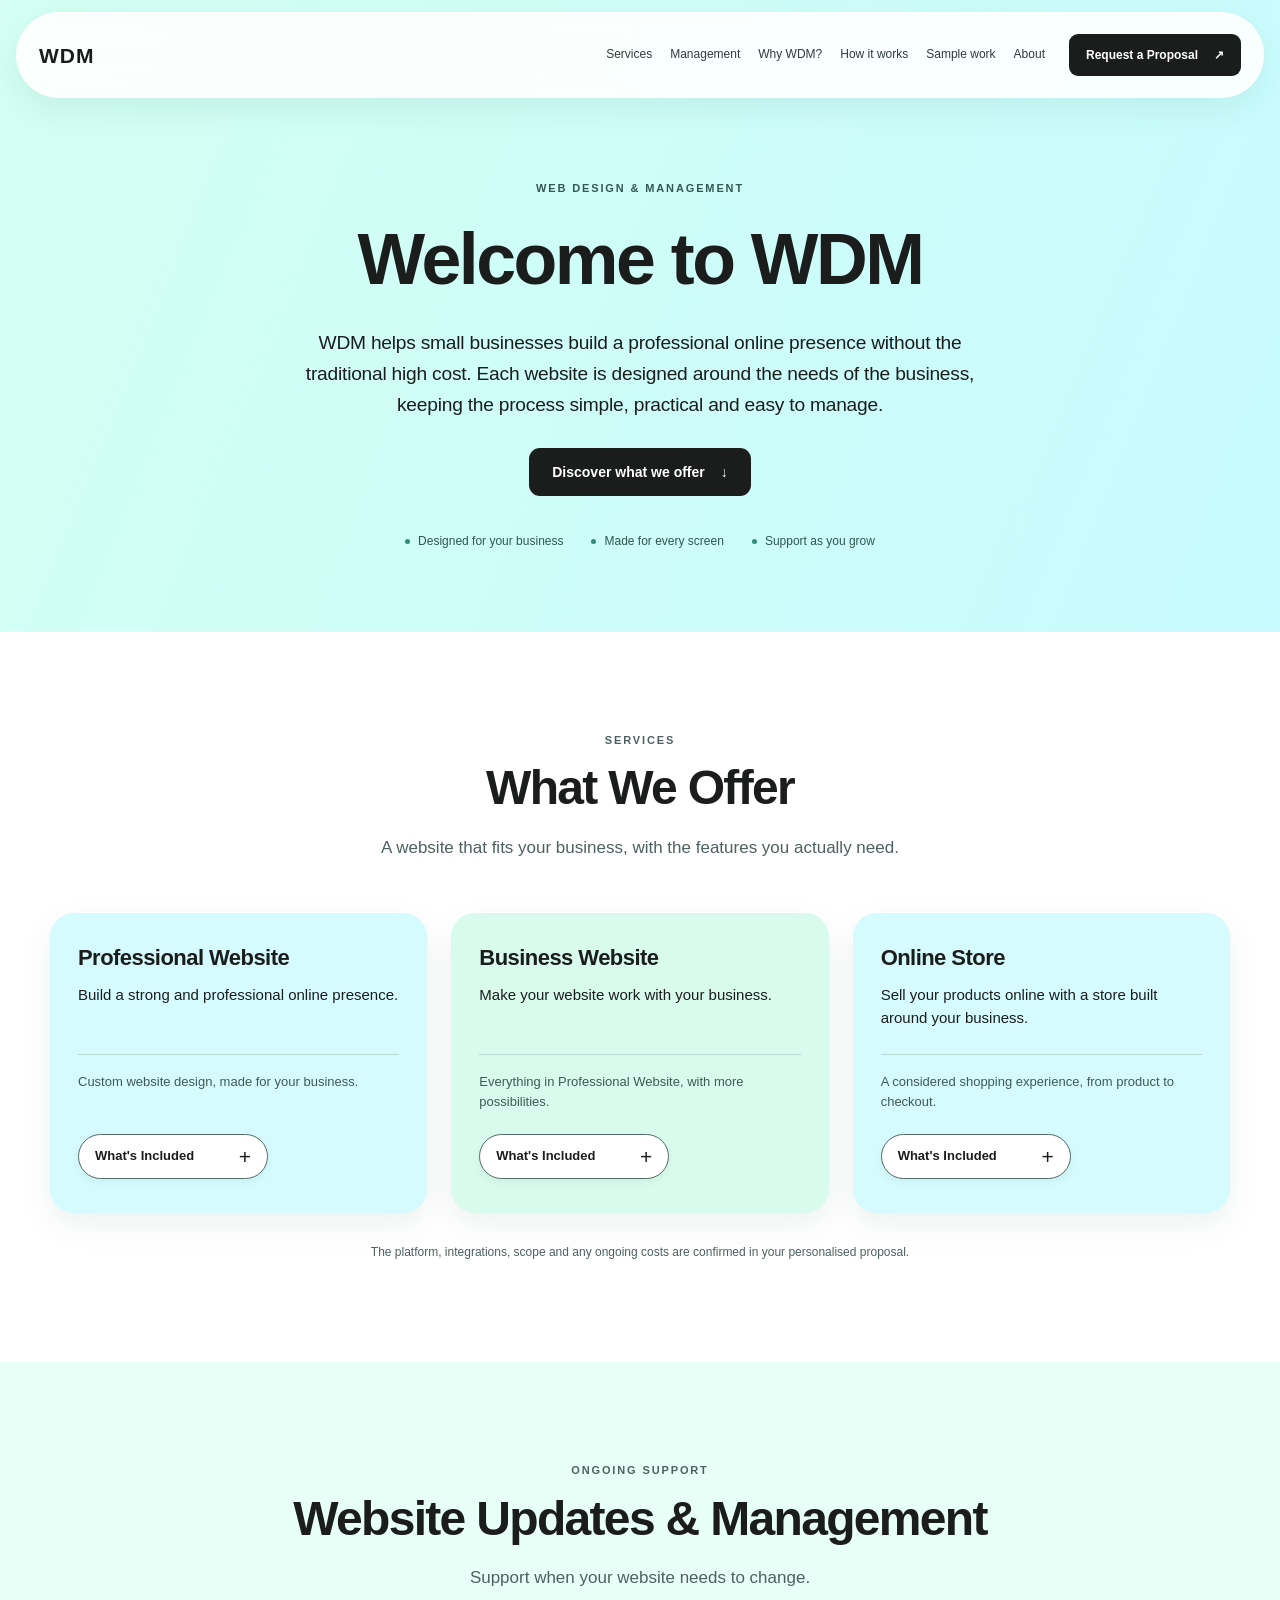
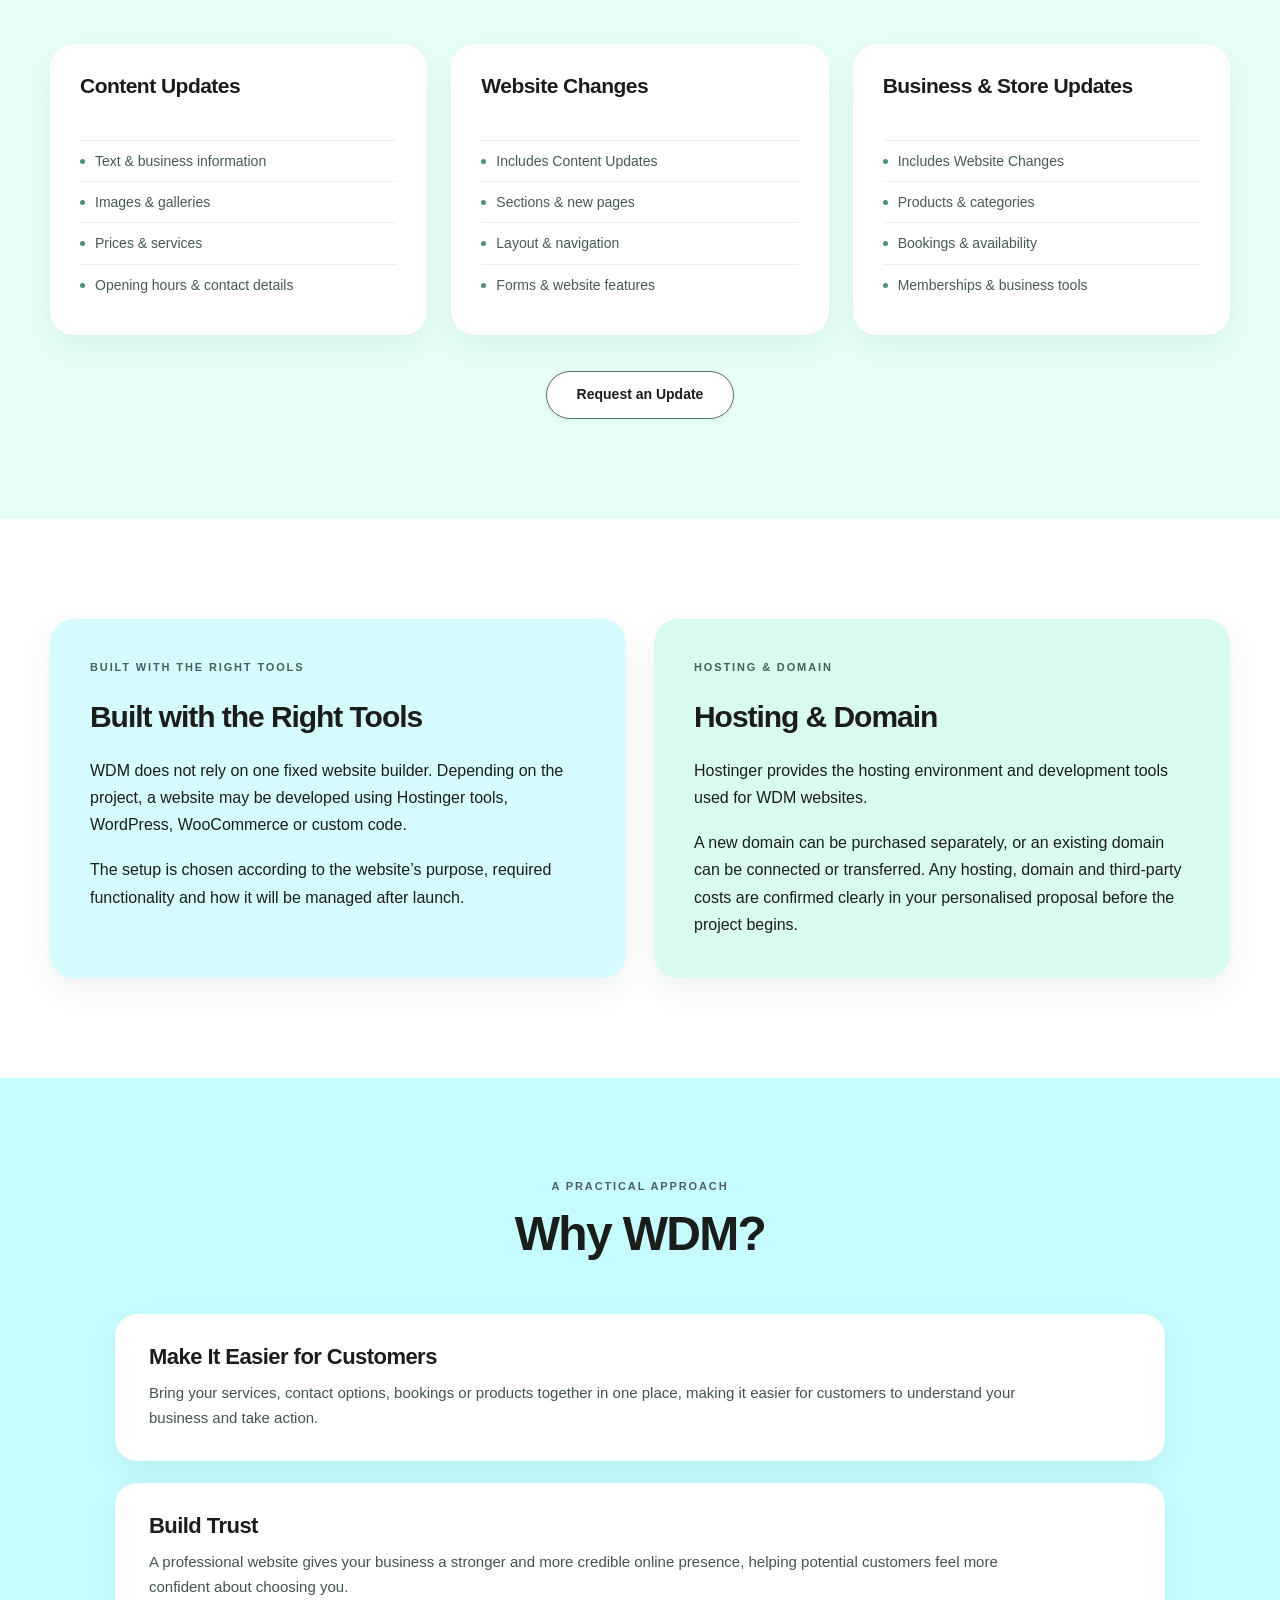
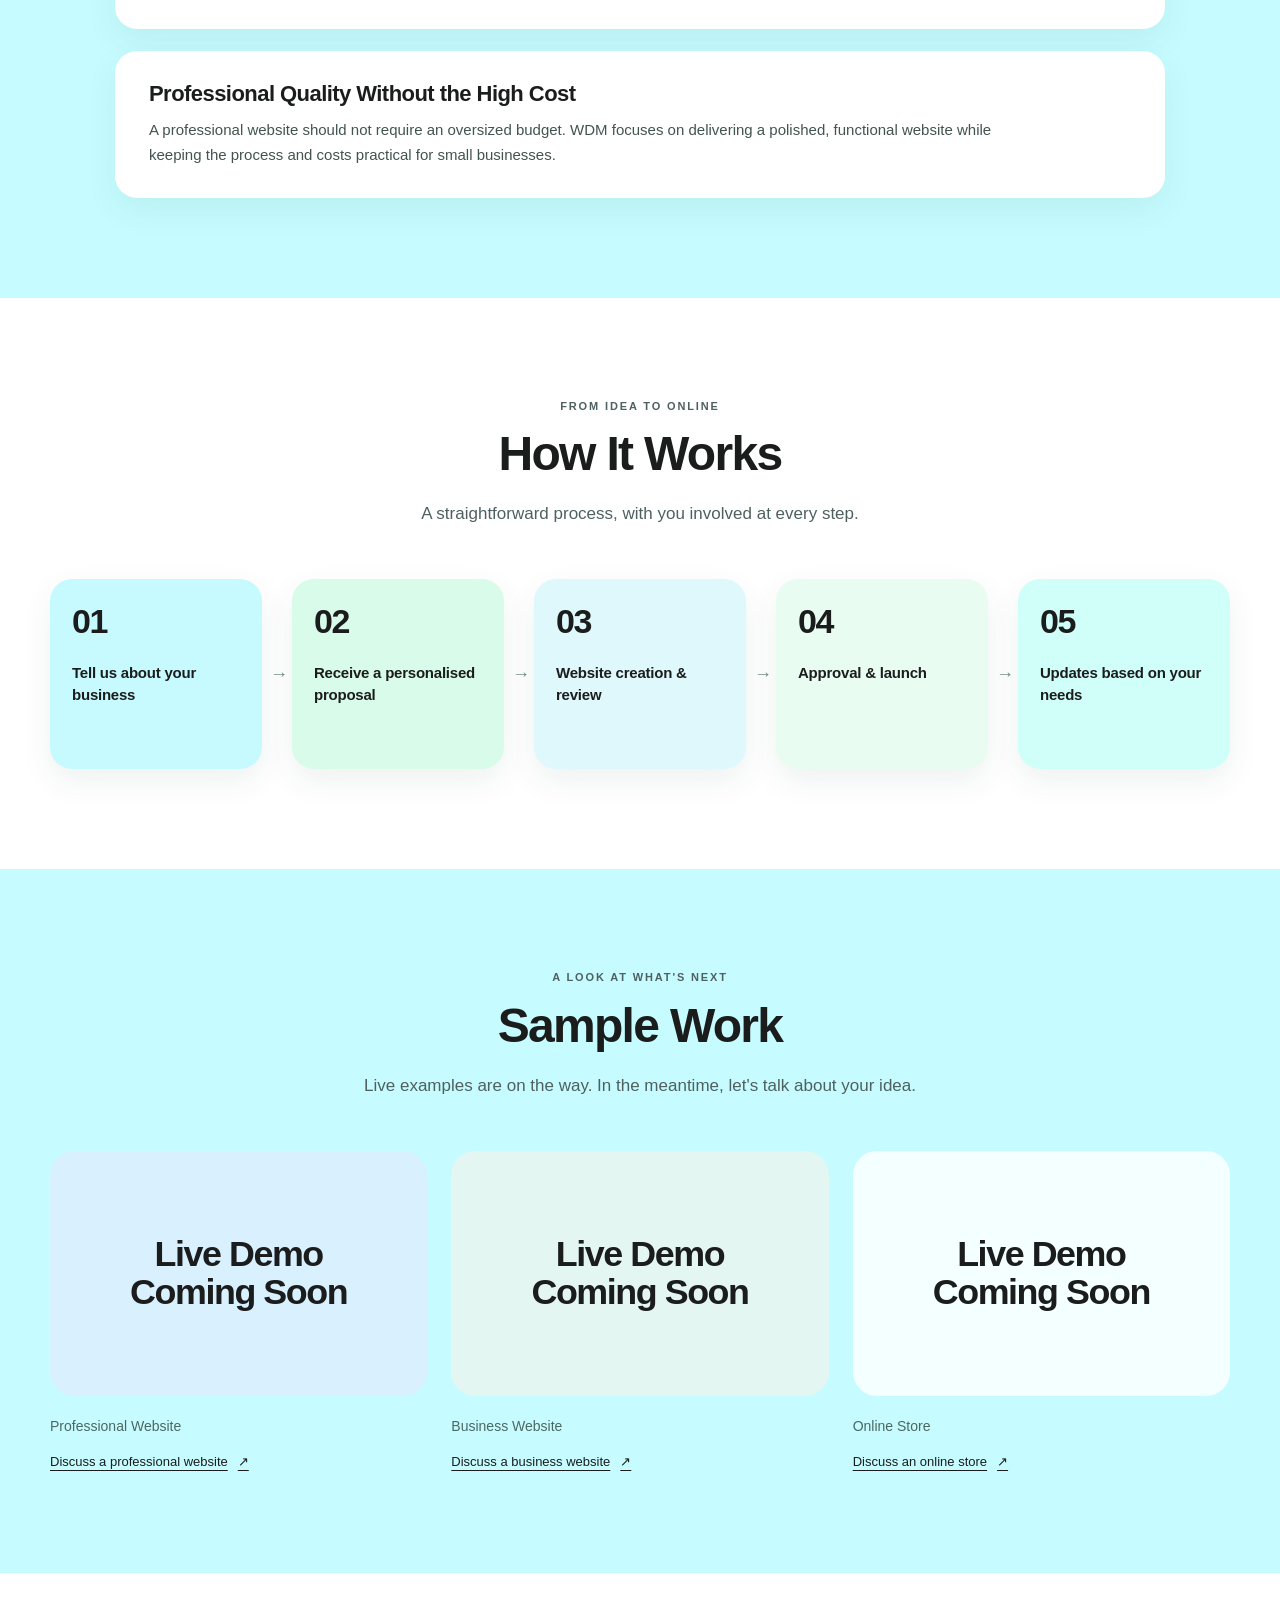
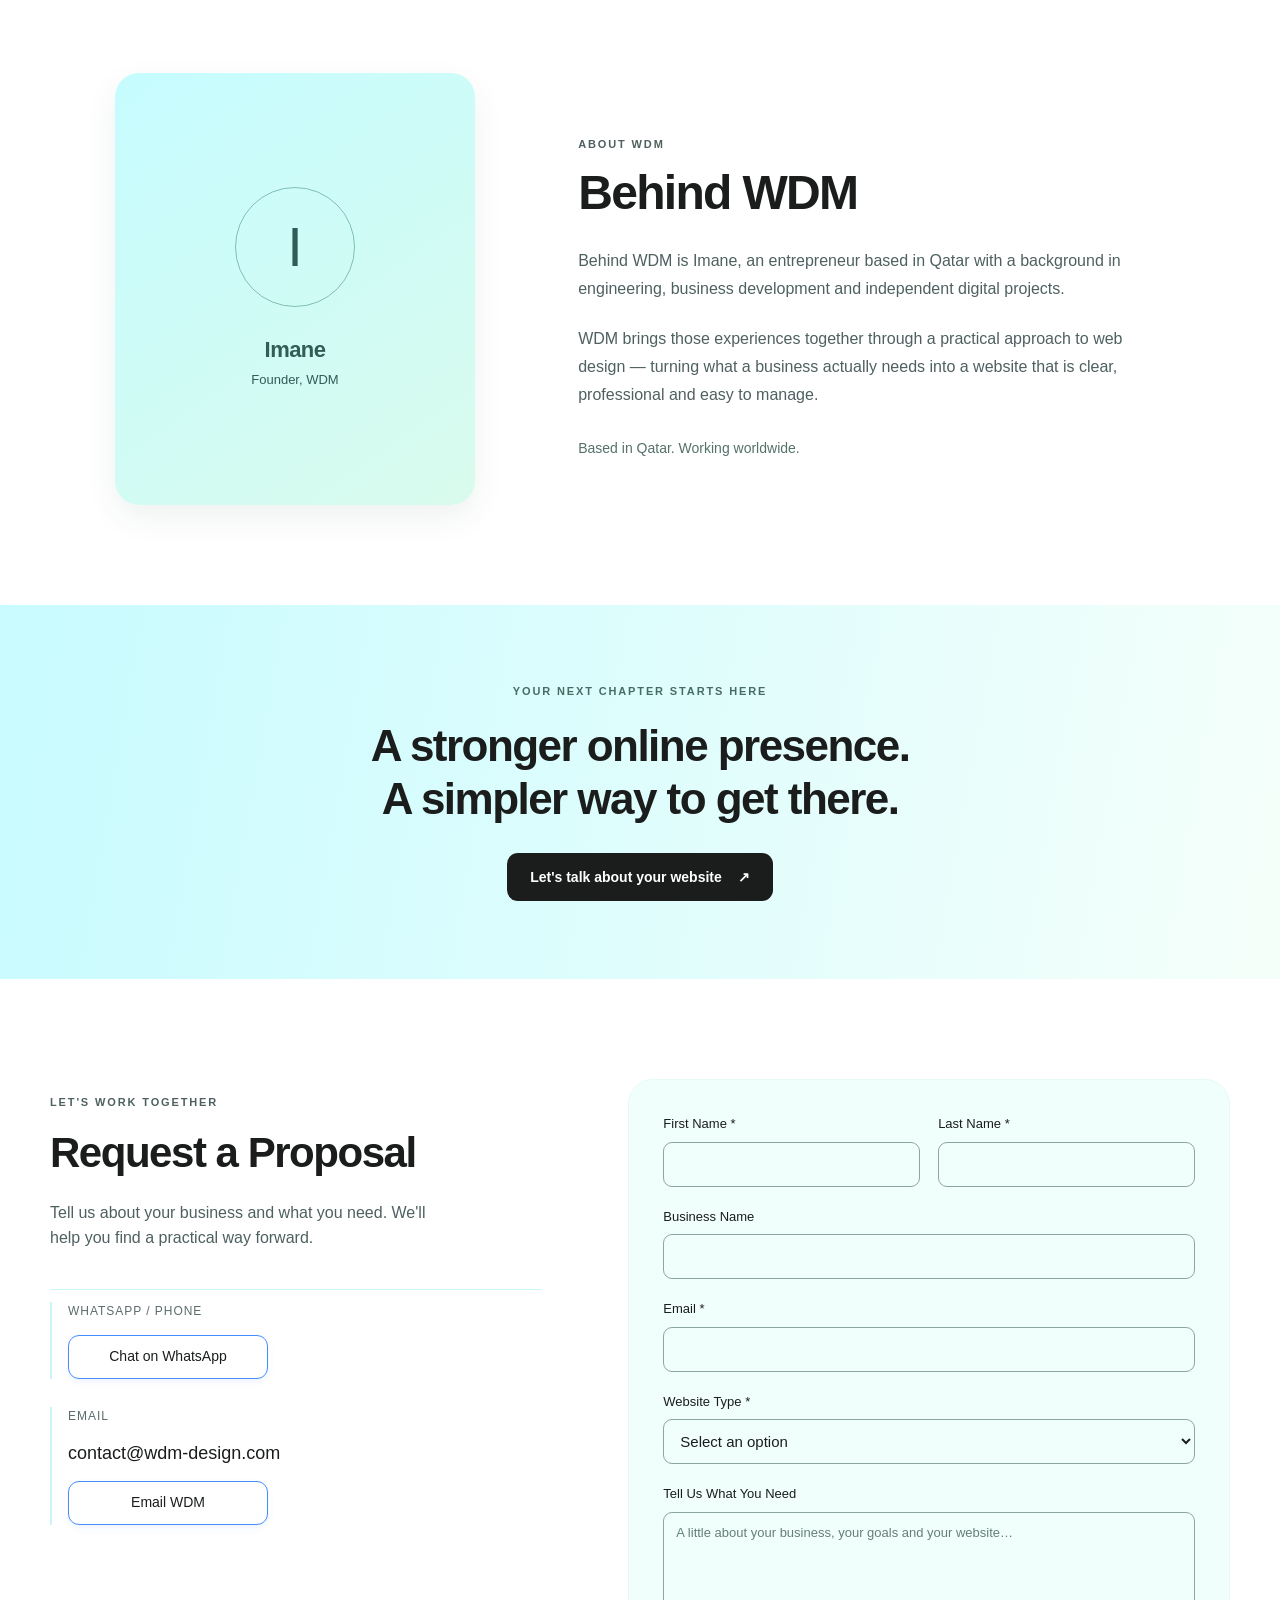
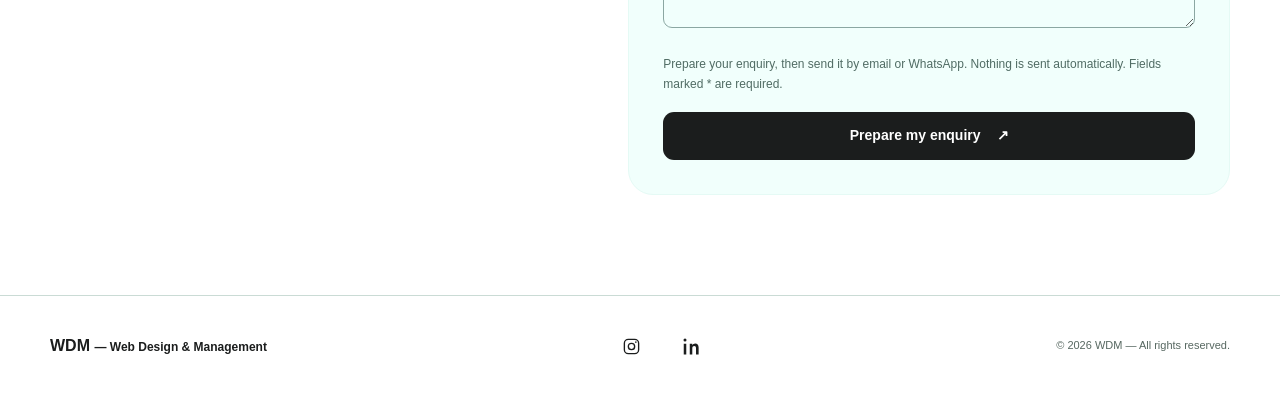
==== commit 6f9fc9b6: "Refine WDM content, section reveals, About and contact details" ====
--- a/index.html
+++ b/index.html
@@ -7,8 +7,8 @@
   <meta name="description" content="WDM — Web Design & Management. Professional websites, business websites, online stores and ongoing website support for small businesses.">
   <title>WDM — Web Design &amp; Management</title>
   <link rel="icon" href="data:image/svg+xml,%3Csvg xmlns='http://www.w3.org/2000/svg' viewBox='0 0 64 64'%3E%3Crect width='64' height='64' rx='16' fill='%23cefbfb'/%3E%3Ctext x='32' y='42' text-anchor='middle' font-family='Arial' font-size='34' font-weight='700'%3EW%3C/text%3E%3C/svg%3E">
-  <link rel="stylesheet" href="style.css?v=20261119-update-request-live">
-  <script src="script.js?v=20261119-update-request-send" defer></script>
+  <link rel="stylesheet" href="style.css?v=20261120-final-refinements">
+  <script src="script.js?v=20261120-final-refinements" defer></script>
 </head>
 <body>
   <a class="skip-link" href="#main">Skip to main content</a>
@@ -23,7 +23,7 @@
       <a href="#why-wdm">Why WDM?</a>
       <a href="#process">How it works</a>
       <a href="#work">Sample work</a>
-      <a href="#home">About</a>
+      <a href="#about">About</a>
     </nav>
     <a class="button button-dark header-cta" href="#contact">Request a Proposal <span aria-hidden="true">↗</span></a>
   </header>
@@ -129,44 +129,59 @@
       </dialog>
     </section>
 
-    <section class="section platform-section" id="platform" aria-label="Website platform, hosting and domain information">
+    <section class="section platform-section" id="platform" aria-label="Website platform, hosting and domain information" data-staged-section>
       <div class="container two-grid">
-        <article class="info-card aqua" data-reveal><p class="eyebrow">YOUR WEBSITE FOUNDATION</p><h2>Built Around Your Business</h2><p>Your website brings your business online with a clear design, a layout that works on mobile, and the tools your customers need.</p><p>Bookings, payments and online stores use suitable platforms and integrations. We'll agree on the right approach before your project begins.</p></article>
-        <article class="info-card mint" data-reveal><p class="eyebrow">CLEAR FROM THE START</p><h2>Hosting &amp; Domain</h2><p>Every website needs hosting and a web address. Your options, recommended plan and any ongoing costs are included in your personalised proposal.</p><p>A custom domain can be connected when you're ready. Your project starts with a clear scope, so you know exactly what's included.</p></article>
-      </div>
-    </section>
-
-    <section class="section mint-section" id="why-wdm" aria-labelledby="why-title">
-      <div class="container">
-        <div class="section-heading" data-reveal><p class="eyebrow">A PRACTICAL APPROACH</p><h2 id="why-title">Why WDM?</h2></div>
+        <article class="info-card aqua" data-staged-reveal style="--stage-delay:0ms"><p class="eyebrow">BUILT WITH THE RIGHT TOOLS</p><h2>Built with the Right Tools</h2><p>WDM does not rely on one fixed website builder. Depending on the project, a website may be developed using Hostinger tools, WordPress, WooCommerce or custom code.</p><p>The setup is chosen according to the website’s purpose, required functionality and how it will be managed after launch.</p></article>
+        <article class="info-card mint" data-staged-reveal style="--stage-delay:180ms"><p class="eyebrow">HOSTING &amp; DOMAIN</p><h2>Hosting &amp; Domain</h2><p>Hostinger provides the hosting environment and development tools used for WDM websites.</p><p>A new domain can be purchased separately, or an existing domain can be connected or transferred. Any hosting, domain and third-party costs are confirmed clearly in your personalised proposal before the project begins.</p></article>
+      </div>
+    </section>
+
+    <section class="section brand-blue-section" id="why-wdm" aria-labelledby="why-title" data-staged-section>
+      <div class="container">
+        <div class="section-heading" data-staged-trigger><p class="eyebrow" data-staged-reveal style="--stage-delay:0ms">A PRACTICAL APPROACH</p><h2 id="why-title" data-staged-reveal style="--stage-delay:160ms">Why WDM?</h2></div>
         <div class="benefit-list">
-          <article class="benefit-card" data-reveal><span aria-hidden="true">01</span><div><h3>Make It Easier for Customers</h3><p>Bring your services, contact options, bookings or products together in one place, making it easier for customers to understand your business and take action.</p></div></article>
-          <article class="benefit-card" data-reveal><span aria-hidden="true">02</span><div><h3>Build Trust</h3><p>A professional website gives your business a stronger and more credible online presence, helping potential customers feel more confident about choosing you.</p></div></article>
-          <article class="benefit-card" data-reveal><span aria-hidden="true">03</span><div><h3>Professional Without the High Cost</h3><p>WDM makes professional web design more accessible to small businesses through practical, AI-assisted solutions tailored to what your business actually needs.</p></div></article>
-        </div>
-      </div>
-    </section>
-
-    <section class="section" id="process" aria-labelledby="process-title">
-      <div class="container">
-        <div class="section-heading" data-reveal><p class="eyebrow">FROM IDEA TO ONLINE</p><h2 id="process-title">How It Works</h2><p>A straightforward process, with you involved at every step.</p></div>
+          <article class="benefit-card" data-staged-reveal style="--stage-delay:360ms"><div><h3>Make It Easier for Customers</h3><p>Bring your services, contact options, bookings or products together in one place, making it easier for customers to understand your business and take action.</p></div></article>
+          <article class="benefit-card" data-staged-reveal style="--stage-delay:560ms"><div><h3>Build Trust</h3><p>A professional website gives your business a stronger and more credible online presence, helping potential customers feel more confident about choosing you.</p></div></article>
+          <article class="benefit-card" data-staged-reveal style="--stage-delay:760ms"><div><h3>Professional Quality Without the High Cost</h3><p>A professional website should not require an oversized budget. WDM focuses on delivering a polished, functional website while keeping the process and costs practical for small businesses.</p></div></article>
+        </div>
+      </div>
+    </section>
+
+    <section class="section" id="process" aria-labelledby="process-title" data-staged-section>
+      <div class="container">
+        <div class="section-heading" data-staged-trigger><p class="eyebrow" data-staged-reveal style="--stage-delay:0ms">FROM IDEA TO ONLINE</p><h2 id="process-title" data-staged-reveal style="--stage-delay:140ms">How It Works</h2><p data-staged-reveal style="--stage-delay:280ms">A straightforward process, with you involved at every step.</p></div>
         <ol class="process-grid">
-          <li class="process-card" data-reveal><span>01</span><h3>Tell us about your business</h3></li>
-          <li class="process-card" data-reveal><span>02</span><h3>Receive a personalised proposal</h3></li>
-          <li class="process-card" data-reveal><span>03</span><h3>Website creation &amp; review</h3></li>
-          <li class="process-card" data-reveal><span>04</span><h3>Approval &amp; launch</h3></li>
-          <li class="process-card" data-reveal><span>05</span><h3>Updates based on your needs</h3></li>
+          <li class="process-card" data-staged-reveal style="--stage-delay:460ms"><span class="process-number">01</span><h3>Tell us about your business</h3><span class="process-arrow" aria-hidden="true" data-staged-reveal style="--stage-delay:600ms"></span></li>
+          <li class="process-card" data-staged-reveal style="--stage-delay:740ms"><span class="process-number">02</span><h3>Receive a personalised proposal</h3><span class="process-arrow" aria-hidden="true" data-staged-reveal style="--stage-delay:880ms"></span></li>
+          <li class="process-card" data-staged-reveal style="--stage-delay:1020ms"><span class="process-number">03</span><h3>Website creation &amp; review</h3><span class="process-arrow" aria-hidden="true" data-staged-reveal style="--stage-delay:1160ms"></span></li>
+          <li class="process-card" data-staged-reveal style="--stage-delay:1300ms"><span class="process-number">04</span><h3>Approval &amp; launch</h3><span class="process-arrow" aria-hidden="true" data-staged-reveal style="--stage-delay:1440ms"></span></li>
+          <li class="process-card" data-staged-reveal style="--stage-delay:1580ms"><span class="process-number">05</span><h3>Updates based on your needs</h3></li>
         </ol>
       </div>
     </section>
 
-    <section class="section mint-section" id="work" aria-labelledby="work-title">
-      <div class="container">
-        <div class="section-heading" data-reveal><p class="eyebrow">A LOOK AT WHAT'S NEXT</p><h2 id="work-title">Sample Work</h2><p>Live examples are on the way. In the meantime, let's talk about your idea.</p></div>
+    <section class="section brand-blue-section" id="work" aria-labelledby="work-title" data-staged-section>
+      <div class="container">
+        <div class="section-heading" data-staged-trigger><p class="eyebrow" data-staged-reveal style="--stage-delay:0ms">A LOOK AT WHAT'S NEXT</p><h2 id="work-title" data-staged-reveal style="--stage-delay:160ms">Sample Work</h2><p data-staged-reveal style="--stage-delay:320ms">Live examples are on the way. In the meantime, let's talk about your idea.</p></div>
         <div class="three-grid sample-grid">
-          <article class="sample-card" data-reveal><div class="sample-preview sample-blue"><span>Live Demo<br>Coming Soon</span></div><h3>Professional Website</h3><a href="#contact">Discuss a professional website <span aria-hidden="true">↗</span></a></article>
-          <article class="sample-card" data-reveal><div class="sample-preview sample-green"><span>Live Demo<br>Coming Soon</span></div><h3>Business Website</h3><a href="#contact">Discuss a business website <span aria-hidden="true">↗</span></a></article>
-          <article class="sample-card" data-reveal><div class="sample-preview sample-light"><span>Live Demo<br>Coming Soon</span></div><h3>Online Store</h3><a href="#contact">Discuss an online store <span aria-hidden="true">↗</span></a></article>
+          <article class="sample-card" data-staged-reveal style="--stage-delay:500ms"><div class="sample-preview sample-blue"><span>Live Demo<br>Coming Soon</span></div><h3>Professional Website</h3><a href="#contact">Discuss a professional website <span aria-hidden="true">↗</span></a></article>
+          <article class="sample-card" data-staged-reveal style="--stage-delay:680ms"><div class="sample-preview sample-green"><span>Live Demo<br>Coming Soon</span></div><h3>Business Website</h3><a href="#contact">Discuss a business website <span aria-hidden="true">↗</span></a></article>
+          <article class="sample-card" data-staged-reveal style="--stage-delay:860ms"><div class="sample-preview sample-light"><span>Live Demo<br>Coming Soon</span></div><h3>Online Store</h3><a href="#contact">Discuss an online store <span aria-hidden="true">↗</span></a></article>
+        </div>
+      </div>
+    </section>
+
+    <section class="section about-section" id="about" aria-labelledby="about-title" data-staged-section>
+      <div class="container about-grid">
+        <div class="about-heading" data-staged-trigger><p class="eyebrow" data-staged-reveal style="--stage-delay:0ms">ABOUT WDM</p><h2 id="about-title" data-staged-reveal style="--stage-delay:160ms">Behind WDM</h2></div>
+        <figure class="founder-portrait" id="founder-portrait" data-staged-reveal style="--stage-delay:320ms">
+          <img id="founder-photo" src="assets/imane-wdm.jpg" alt="Imane, founder of WDM" width="600" height="720" loading="lazy" decoding="async" aria-hidden="true">
+          <div class="founder-placeholder" role="img" aria-label="Founder photo placeholder for Imane"><span class="founder-initial" aria-hidden="true">I</span><span class="founder-name" aria-hidden="true">Imane</span><span class="founder-role" aria-hidden="true">Founder, WDM</span></div>
+        </figure>
+        <div class="about-copy">
+          <p data-staged-reveal style="--stage-delay:500ms">Behind WDM is Imane, an entrepreneur based in Qatar with a background in engineering, business development and independent digital projects.</p>
+          <p data-staged-reveal style="--stage-delay:680ms">WDM brings those experiences together through a practical approach to web design — turning what a business actually needs into a website that is clear, professional and easy to manage.</p>
+          <p class="about-support" data-staged-reveal style="--stage-delay:860ms">Based in Qatar. Working worldwide.</p>
         </div>
       </div>
     </section>
@@ -179,9 +194,8 @@
           <p class="eyebrow">LET'S WORK TOGETHER</p><h2 id="contact-title">Request a Proposal</h2><p>Tell us about your business and what you need. We'll help you find a practical way forward.</p>
           <div class="contact-options">
             <div class="contact-method"><span>WHATSAPP / PHONE</span><a class="contact-button" href="https://wa.me/97470138308" target="_blank" rel="noopener noreferrer">Chat on WhatsApp</a></div>
-            <div class="contact-method"><span>EMAIL</span><a class="contact-button" href="mailto:contact@wdm-design.com">Email WDM</a></div>
+            <div class="contact-method"><span>EMAIL</span><a class="contact-email" href="mailto:contact@wdm-design.com">contact@wdm-design.com</a><a class="contact-button" href="mailto:contact@wdm-design.com">Email WDM</a></div>
           </div>
-          <div class="social-links" aria-label="WDM social profiles"><a href="https://www.instagram.com/wdm.web.design/" target="_blank" rel="noopener noreferrer">Instagram <span aria-hidden="true">↗</span></a><a href="https://www.linkedin.com/company/wdm-design/home/?viewAsMember=true" target="_blank" rel="noopener noreferrer">LinkedIn <span aria-hidden="true">↗</span></a></div>
         </div>
         <div class="form-card" data-reveal>
           <form id="project-form" action="mailto:contact@wdm-design.com" method="post" enctype="text/plain" data-contact-email="contact@wdm-design.com" data-whatsapp="97470138308" aria-label="Web design enquiry form">
@@ -200,6 +214,6 @@
     </section>
   </main>
 
-  <footer class="site-footer"><div class="container footer-inner"><a class="footer-brand" href="#home">WDM <span>— Web Design &amp; Management</span></a><nav aria-label="Social links"><a href="https://www.instagram.com/wdm.web.design/" target="_blank" rel="noopener noreferrer">Instagram</a><a href="https://www.linkedin.com/company/wdm-design/home/?viewAsMember=true" target="_blank" rel="noopener noreferrer">LinkedIn</a></nav><p>© <span data-year>2026</span> WDM — All rights reserved.</p></div></footer>
+  <footer class="site-footer"><div class="container footer-inner"><a class="footer-brand" href="#home">WDM <span>— Web Design &amp; Management</span></a><nav aria-label="Social links"><a href="https://www.instagram.com/wdm.web.design/" target="_blank" rel="noopener noreferrer" aria-label="WDM on Instagram"><svg viewBox="0 0 24 24" width="19" height="19" fill="none" stroke="currentColor" stroke-width="1.7" aria-hidden="true" focusable="false"><rect x="3" y="3" width="18" height="18" rx="5"/><circle cx="12" cy="12" r="4"/><circle cx="17.5" cy="6.5" r="1" fill="currentColor" stroke="none"/></svg></a><a href="https://www.linkedin.com/company/wdm-design/home/?viewAsMember=true" target="_blank" rel="noopener noreferrer" aria-label="WDM on LinkedIn"><svg viewBox="0 0 24 24" width="19" height="19" fill="currentColor" aria-hidden="true" focusable="false"><path d="M5.4 8.6H2.2V22h3.2V8.6ZM3.8 2a1.9 1.9 0 1 0 0 3.8 1.9 1.9 0 0 0 0-3.8ZM13 8.6H9.8V22H13v-7.5c0-2 1-3 2.5-3 1.5 0 2.2 1 2.2 3V22H21v-8.7c0-3.3-1.7-5-4.2-5-1.8 0-3 1-3.8 2.2V8.6Z"/></svg></a></nav><p>© <span data-year>2026</span> WDM — All rights reserved.</p></div></footer>
 </body>
 </html>
--- a/style.css
+++ b/style.css
@@ -1,5 +1,5 @@
 /* WDM — Web Design & Management. Build-free, responsive styles. */
-:root{--ink:#1b1d1d;--muted:#4f6060;--aqua:#d5fbff;--mint:#d9fbed;--wash:#e8fff7;--line:#bddcda;--white:#fff;--shadow:0 12px 32px rgba(20,67,61,.07);--radius:24px;--max:1180px;--header-height:86px}
+:root{--ink:#1b1d1d;--muted:#4f6060;--aqua:#d5fbff;--brand-blue:#c6fcff;--mint:#d9fbed;--wash:#e8fff7;--line:#bddcda;--white:#fff;--shadow:0 12px 32px rgba(20,67,61,.07);--radius:24px;--max:1180px;--header-height:86px}
 *{box-sizing:border-box}
 html{scroll-behavior:smooth;scroll-padding-top:110px}
 body{margin:0;color:var(--ink);background:var(--white);font-family:Arial,Helvetica,sans-serif;font-size:16px;line-height:1.6;-webkit-font-smoothing:antialiased}
@@ -43,14 +43,14 @@
 .menu-toggle span{display:block;width:20px;height:1.5px;background:var(--ink);margin:4px 0;transition:transform .2s,opacity .2s}
 .hero{margin-top:-98px;padding:180px 28px 80px;text-align:center;background:linear-gradient(112deg,#d4fff2 0%,#c8fbff 100%);position:relative;overflow:hidden}
 .hero-inner{position:relative;max-width:920px;margin:auto}
-.hero .eyebrow{margin-bottom:22px;color:#335852;animation:hero-label-in .85s cubic-bezier(.22,.61,.36,1) .05s 1 backwards}
-.hero h1{animation:hero-headline-in 1.1s cubic-bezier(.22,.61,.36,1) .2s 1 backwards}
-.hero-copy{font-size:clamp(17px,1.5vw,20px);max-width:680px;margin:28px auto 28px;line-height:1.6;letter-spacing:-.012em;animation:hero-content-in .9s cubic-bezier(.22,.61,.36,1) .5s 1 backwards}
-.hero .hero-discover{animation:hero-content-in .9s cubic-bezier(.22,.61,.36,1) .8s 1 backwards}
+.hero .eyebrow{margin-bottom:22px;color:#335852;animation:hero-label-in .65s cubic-bezier(.22,.61,.36,1) 0s 1 backwards}
+.hero h1{animation:hero-headline-in .7s cubic-bezier(.22,.61,.36,1) .28s 1 backwards}
+.hero-copy{font-size:clamp(17px,1.5vw,20px);max-width:680px;margin:28px auto 28px;line-height:1.6;letter-spacing:-.012em;animation:hero-content-in .65s cubic-bezier(.22,.61,.36,1) .56s 1 backwards}
+.hero .hero-discover{animation:hero-content-in .65s cubic-bezier(.22,.61,.36,1) .84s 1 backwards}
 .hero .hero-discover:hover{transform:translateY(-2px)}
 .hero-cta-arrow{display:inline-block;transition:transform .2s ease}
 .hero-discover:hover .hero-cta-arrow{transform:translateY(2px)}
-.hero-tags{display:flex;flex-wrap:wrap;justify-content:center;gap:8px 28px;margin-top:36px;color:#2e574f;font-size:12px;animation:hero-points-in .9s cubic-bezier(.22,.61,.36,1) 1.1s 1 backwards}
+.hero-tags{display:flex;flex-wrap:wrap;justify-content:center;gap:8px 28px;margin-top:36px;color:#2e574f;font-size:12px;animation:hero-points-in .65s cubic-bezier(.22,.61,.36,1) 1.12s 1 backwards}
 .hero-tags span{display:flex;align-items:center;gap:8px}
 .hero-tags span:before{content:"";height:5px;width:5px;flex:0 0 5px;border-radius:50%;background:#318b7e}
 @keyframes hero-label-in{from{opacity:0;letter-spacing:.22em;transform:translateY(6px)}to{opacity:1;transform:none}}
@@ -161,7 +161,6 @@
 .info-card>p+p{margin-top:18px}
 .benefit-list{display:grid;gap:22px;max-width:1050px;margin:0 auto}
 .benefit-card{padding:30px 34px;background:white;border-radius:22px;display:flex;gap:30px;box-shadow:var(--shadow)}
-.benefit-card>span{font-size:14px;color:#538378;font-weight:600;line-height:1.8}
 .benefit-card h3{margin-bottom:12px}
 .benefit-card p{font-size:15px;line-height:1.65;color:#42544f;max-width:880px}
 .process-grid{display:grid;grid-template-columns:repeat(5,minmax(0,1fr));gap:30px;list-style:none;padding:0;margin:0}
@@ -170,8 +169,9 @@
 .process-card:nth-child(3){background:#dff8fc}
 .process-card:nth-child(4){background:#e9fcf1}
 .process-card:nth-child(5){background:#d0fffa}
-.process-card:not(:last-child):after{content:"→";position:absolute;left:calc(100% + 8px);top:50%;font-size:18px;color:#758f87;transform:translateY(-50%)}
-.process-card>span{display:block;font-size:34px;line-height:1;font-weight:700;letter-spacing:-.04em;margin-bottom:24px}
+.process-arrow{position:absolute;left:calc(100% + 8px);top:50%;font-size:18px;line-height:1;color:#758f87;transform:translateY(-50%)}
+.process-arrow:before{content:"→"}
+.process-card>.process-number{display:block;font-size:34px;line-height:1;font-weight:700;letter-spacing:-.04em;margin-bottom:24px}
 .process-card h3{font-size:15px;line-height:1.45;letter-spacing:-.015em}
 .sample-preview{display:flex;justify-content:center;align-items:center;min-height:245px;padding:30px 20px;border-radius:24px;font-size:clamp(24px,2.8vw,37px);font-weight:750;line-height:1.08;letter-spacing:-.04em;text-align:center}
 .sample-blue{background:#d9f0fe}
@@ -190,8 +190,10 @@
 .contact-options{border-top:1px solid #c9f6fa;padding-top:12px;margin-top:38px}
 .contact-method{border-left:2px solid #c9f6fa;padding:0 0 0 16px;margin:0}
 .contact-method+.contact-method{margin-top:28px}
-.contact-method>span{display:block;color:#5b6c6c;font-size:12px;letter-spacing:.08em;font-weight:400;margin-bottom:20px}
-.contact-button{display:inline-flex;align-items:center;justify-content:center;width:min(100%,272px);min-height:58px;padding:14px 20px;border:1px solid #468cff;border-radius:11px;background:#fff;box-shadow:0 3px 7px rgba(45,116,211,.08);color:var(--ink);font-size:17px;font-weight:400;line-height:1.4;text-decoration:none;transition:background .2s,border-color .2s,box-shadow .2s}
+.contact-method>span{display:block;color:#5b6c6c;font-size:12px;letter-spacing:.08em;font-weight:400;margin-bottom:14px}
+.contact-email{display:block;width:fit-content;max-width:100%;margin-bottom:14px;font-size:18px;line-height:1.5;overflow-wrap:anywhere;text-decoration:none}
+.contact-email:hover{text-decoration:underline}
+.contact-button{display:inline-flex;align-items:center;justify-content:center;width:min(100%,200px);min-height:44px;padding:10px 18px;border:1px solid #468cff;border-radius:11px;background:#fff;box-shadow:0 3px 7px rgba(45,116,211,.08);color:var(--ink);font-size:14px;font-weight:400;line-height:1.4;text-decoration:none;transition:background .2s,border-color .2s,box-shadow .2s}
 .contact-button:hover{background:#f1fbff;border-color:#1764df;box-shadow:0 4px 10px rgba(45,116,211,.12)}
 .text-link{border:0;padding:0;background:none;color:inherit;font-size:13px;text-decoration:underline;text-underline-offset:4px;display:inline-flex;gap:9px;align-items:center}
 .social-links{display:flex;gap:24px;font-size:13px;margin-top:25px}
@@ -219,14 +221,42 @@
 .footer-brand{font-size:16px;font-weight:700;text-decoration:none;white-space:nowrap}
 .footer-brand>span{font-size:12px;font-weight:600}
 .footer-inner nav{display:flex;gap:20px;font-size:12px}
-.footer-inner nav a{text-decoration:none}
+.footer-inner nav a{display:inline-flex;align-items:center;justify-content:center;width:40px;height:40px;border-radius:50%;text-decoration:none;transition:background .2s ease,color .2s ease}
+.footer-inner nav a:hover{background:#e8fff7}
+.footer-inner nav svg{display:block}
 .footer-inner>p{font-size:11px;white-space:nowrap;color:#576861}
 .js [data-reveal]{transition:opacity .45s ease,transform .45s ease}
 .js [data-reveal]:not(.is-visible){opacity:0;transform:translateY(12px)}
 @media(min-width:1450px){.site-header{width:calc(100% - 60px)}}
-@media(max-width:1180px){.primary-nav{gap:15px}.site-header{gap:22px}.contact-grid{gap:50px}.service-card{padding:30px 24px}.process-grid{gap:24px}.process-card{padding:24px 18px}.process-card:not(:last-child):after{left:calc(100% + 5px)}.footer-inner{flex-wrap:wrap}.footer-inner>p{margin-left:auto}}
-@media(max-width:879px){:root{--header-height:76px}.container{width:calc(100% - 44px)}.section{padding:72px 0}.site-header{top:8px;min-height:76px;margin-top:8px;width:calc(100% - 20px);padding:12px 20px;gap:14px}.brand{gap:10px}.brand strong{font-size:20px}.menu-toggle{display:block;order:3;padding:10px}.header-cta{font-size:11px;min-height:40px;padding:10px 13px;gap:8px}.primary-nav{display:flex;visibility:hidden;opacity:0;pointer-events:none;position:absolute;top:calc(100% + 9px);left:0;right:0;padding:22px;flex-direction:column;align-items:stretch;gap:0;background:#fff;border:1px solid #dfefea;border-radius:22px;box-shadow:var(--shadow);transform:translateY(-6px);transition:opacity .2s,transform .2s,visibility .2s}.primary-nav a{font-size:15px;padding:12px;border-radius:9px}.primary-nav a:hover{background:#f0fff8}.menu-open .primary-nav{visibility:visible;opacity:1;pointer-events:auto;transform:translateY(0)}.menu-open .menu-toggle span:nth-child(1){transform:translateY(5.5px) rotate(45deg)}.menu-open .menu-toggle span:nth-child(2){opacity:0}.menu-open .menu-toggle span:nth-child(3){transform:translateY(-5.5px) rotate(-45deg)}.hero{margin-top:-84px;padding:142px 28px 59px}.hero-copy{max-width:650px}.hero-tags{gap:8px 18px;font-size:11px}.three-grid{gap:18px}.service-card{padding:27px 20px}.card-number{font-size:9px;margin-bottom:30px}.service-card h3{font-size:21px}.service-card>p{font-size:14px}.service-details summary{font-size:12px;gap:8px;padding:10px 13px}.white-card{padding:25px 21px}.white-card h3{font-size:20px;min-height:48px}.plain-list{font-size:13px}.info-card{padding:32px}.info-card h2{font-size:27px}.info-card>p:not(.eyebrow){font-size:15px}.contact-grid{grid-template-columns:1fr;gap:40px}.contact-copy{max-width:650px}.contact-copy>h2{max-width:none}.contact-copy>p:not(.eyebrow){max-width:580px}.form-card{max-width:680px;width:100%;margin-inline:auto}.process-grid{grid-template-columns:repeat(5,minmax(0,1fr));gap:16px}.process-card{padding:20px 14px;min-height:175px;border-radius:18px}.process-card:not(:last-child):after{font-size:13px;left:calc(100% + 2px)}.process-card>span{font-size:30px}.process-card h3{font-size:12px}.sample-preview{min-height:190px;padding:25px 15px;font-size:26px}.sample-card>a{font-size:12px}.section-heading{margin-bottom:40px}.benefit-card{padding:28px}.footer-inner nav{margin-left:auto}.footer-inner>p{margin-left:0}}
-@media(max-width:620px){html{scroll-padding-top:100px}.container{width:calc(100% - 36px)}.section{padding:60px 0}.site-header{padding:10px 14px;gap:7px}.brand{gap:0}.brand strong{font-size:20px}.menu-toggle{min-width:38px;min-height:40px;padding:9px}.header-cta{font-size:10px;gap:7px;padding:10px 12px}.hero{padding:132px 23px 50px}.hero .eyebrow{font-size:9px;letter-spacing:.15em;margin-bottom:18px}.hero h1{font-size:43px;letter-spacing:-.055em;line-height:1.06}.hero-copy{font-size:16px;line-height:1.65;margin:23px auto 25px}.hero>.hero-inner>.button{font-size:13px}.hero-tags{flex-wrap:wrap;gap:8px 17px;margin-top:25px;font-size:11px}.section-heading>p:last-child:not(.eyebrow){font-size:15px;line-height:1.6;max-width:350px}.section-heading h2{font-size:32px}.three-grid,.two-grid{grid-template-columns:1fr;gap:22px}.service-card{padding:29px;min-height:0}.service-card h3{font-size:26px}.service-card>p{font-size:15px;min-height:0}.card-number{margin-bottom:24px;font-size:10px}.service-card>.card-preview{min-height:0;font-size:13px}.service-details summary{max-width:190px;font-size:13px;padding:11px 16px}.section-note{max-width:330px;font-size:11px}.white-card{padding:28px}.white-card h3{min-height:0;font-size:23px}.line-icon{margin-bottom:23px}.plain-list{font-size:14px}.info-card{padding:32px 28px}.info-card h2{font-size:29px;max-width:300px}.info-card>p:not(.eyebrow){font-size:15px}.benefit-card{gap:17px;padding:25px 22px;border-radius:20px}.benefit-card>span{font-size:12px}.benefit-card h3{font-size:21px}.benefit-card p{font-size:14px}.process-grid{grid-template-columns:1fr;gap:20px}.process-card{display:flex;align-items:center;gap:25px;min-height:110px;padding:26px}.process-card>span{font-size:32px;margin:0}.process-card h3{font-size:16px;max-width:210px}.process-card:not(:last-child):after{content:"↓";left:auto;right:26px;top:auto;bottom:-22px;transform:none;font-size:16px;z-index:1}.sample-preview{min-height:230px;font-size:36px}.sample-card h3{margin:17px 0 10px;font-size:15px}.sample-card>a{font-size:13px}.sample-card+.sample-card{margin-top:10px}.contact-intro{padding:57px 0}.contact-intro .eyebrow{font-size:9px}.contact-intro h2{font-size:30px;line-height:1.2}.contact-copy>h2{font-size:36px}.contact-copy>p:not(.eyebrow){font-size:15px;margin-bottom:25px}.social-links{margin-top:15px}.form-card{padding:24px 20px;border-radius:22px}.form-row{gap:12px}.field{margin-bottom:17px}.field label{font-size:12px}input,select,textarea{font-size:16px}.form-note{font-size:11px}.brief-actions{gap:15px 18px}.brief-actions .button{width:100%}.site-footer{padding:27px 0}.footer-inner{justify-content:flex-start;gap:20px 25px}.footer-brand{width:100%;white-space:normal;font-size:17px}.footer-brand>span{font-size:12px}.footer-inner nav{margin:0;gap:25px}.footer-inner>p{font-size:10px;white-space:normal;width:100%;margin:0}.js [data-reveal]{transition:opacity .3s ease,transform .3s ease}}
+@media(max-width:1180px){.primary-nav{gap:15px}.site-header{gap:22px}.contact-grid{gap:50px}.service-card{padding:30px 24px}.process-grid{gap:24px}.process-card{padding:24px 18px}.process-arrow{left:calc(100% + 5px)}.footer-inner{flex-wrap:wrap}.footer-inner>p{margin-left:auto}}
+@media(max-width:879px){:root{--header-height:76px}.container{width:calc(100% - 44px)}.section{padding:72px 0}.site-header{top:8px;min-height:76px;margin-top:8px;width:calc(100% - 20px);padding:12px 20px;gap:14px}.brand{gap:10px}.brand strong{font-size:20px}.menu-toggle{display:block;order:3;padding:10px}.header-cta{font-size:11px;min-height:40px;padding:10px 13px;gap:8px}.primary-nav{display:flex;visibility:hidden;opacity:0;pointer-events:none;position:absolute;top:calc(100% + 9px);left:0;right:0;padding:22px;flex-direction:column;align-items:stretch;gap:0;background:#fff;border:1px solid #dfefea;border-radius:22px;box-shadow:var(--shadow);transform:translateY(-6px);transition:opacity .2s,transform .2s,visibility .2s}.primary-nav a{font-size:15px;padding:12px;border-radius:9px}.primary-nav a:hover{background:#f0fff8}.menu-open .primary-nav{visibility:visible;opacity:1;pointer-events:auto;transform:translateY(0)}.menu-open .menu-toggle span:nth-child(1){transform:translateY(5.5px) rotate(45deg)}.menu-open .menu-toggle span:nth-child(2){opacity:0}.menu-open .menu-toggle span:nth-child(3){transform:translateY(-5.5px) rotate(-45deg)}.hero{margin-top:-84px;padding:142px 28px 59px}.hero-copy{max-width:650px}.hero-tags{gap:8px 18px;font-size:11px}.three-grid{gap:18px}.service-card{padding:27px 20px}.card-number{font-size:9px;margin-bottom:30px}.service-card h3{font-size:21px}.service-card>p{font-size:14px}.service-details summary{font-size:12px;gap:8px;padding:10px 13px}.white-card{padding:25px 21px}.white-card h3{font-size:20px;min-height:48px}.plain-list{font-size:13px}.info-card{padding:32px}.info-card h2{font-size:27px}.info-card>p:not(.eyebrow){font-size:15px}.contact-grid{grid-template-columns:1fr;gap:40px}.contact-copy{max-width:650px}.contact-copy>h2{max-width:none}.contact-copy>p:not(.eyebrow){max-width:580px}.form-card{max-width:680px;width:100%;margin-inline:auto}.process-grid{grid-template-columns:repeat(5,minmax(0,1fr));gap:16px}.process-card{padding:20px 14px;min-height:175px;border-radius:18px}.process-arrow{font-size:13px;left:calc(100% + 2px)}.process-card>.process-number{font-size:30px}.process-card h3{font-size:12px}.sample-preview{min-height:190px;padding:25px 15px;font-size:26px}.sample-card>a{font-size:12px}.section-heading{margin-bottom:40px}.benefit-card{padding:28px}.footer-inner nav{margin-left:auto}.footer-inner>p{margin-left:0}}
+@media(max-width:620px){html{scroll-padding-top:100px}.container{width:calc(100% - 36px)}.section{padding:60px 0}.site-header{padding:10px 14px;gap:7px}.brand{gap:0}.brand strong{font-size:20px}.menu-toggle{min-width:38px;min-height:40px;padding:9px}.header-cta{font-size:10px;gap:7px;padding:10px 12px}.hero{padding:132px 23px 50px}.hero .eyebrow{font-size:9px;letter-spacing:.15em;margin-bottom:18px}.hero h1{font-size:43px;letter-spacing:-.055em;line-height:1.06}.hero-copy{font-size:16px;line-height:1.65;margin:23px auto 25px}.hero>.hero-inner>.button{font-size:13px}.hero-tags{flex-wrap:wrap;gap:8px 17px;margin-top:25px;font-size:11px}.section-heading>p:last-child:not(.eyebrow){font-size:15px;line-height:1.6;max-width:350px}.section-heading h2{font-size:32px}.three-grid,.two-grid{grid-template-columns:1fr;gap:22px}.service-card{padding:29px;min-height:0}.service-card h3{font-size:26px}.service-card>p{font-size:15px;min-height:0}.card-number{margin-bottom:24px;font-size:10px}.service-card>.card-preview{min-height:0;font-size:13px}.service-details summary{max-width:190px;font-size:13px;padding:11px 16px}.section-note{max-width:330px;font-size:11px}.white-card{padding:28px}.white-card h3{min-height:0;font-size:23px}.line-icon{margin-bottom:23px}.plain-list{font-size:14px}.info-card{padding:32px 28px}.info-card h2{font-size:29px;max-width:300px}.info-card>p:not(.eyebrow){font-size:15px}.benefit-card{gap:17px;padding:25px 22px;border-radius:20px}.benefit-card>span{font-size:12px}.benefit-card h3{font-size:21px}.benefit-card p{font-size:14px}.process-grid{grid-template-columns:1fr;gap:20px}.process-card{display:flex;align-items:center;gap:25px;min-height:110px;padding:26px}.process-card>.process-number{font-size:32px;margin:0}.process-card h3{font-size:16px;max-width:210px}.process-arrow{left:50%;top:auto;bottom:-18px;transform:translateX(-50%);font-size:16px;z-index:1}.sample-preview{min-height:230px;font-size:36px}.sample-card h3{margin:17px 0 10px;font-size:15px}.sample-card>a{font-size:13px}.sample-card+.sample-card{margin-top:10px}.contact-intro{padding:57px 0}.contact-intro .eyebrow{font-size:9px}.contact-intro h2{font-size:30px;line-height:1.2}.contact-copy>h2{font-size:36px}.contact-copy>p:not(.eyebrow){font-size:15px;margin-bottom:25px}.social-links{margin-top:15px}.form-card{padding:24px 20px;border-radius:22px}.form-row{gap:12px}.field{margin-bottom:17px}.field label{font-size:12px}input,select,textarea{font-size:16px}.form-note{font-size:11px}.brief-actions{gap:15px 18px}.brief-actions .button{width:100%}.site-footer{padding:27px 0}.footer-inner{justify-content:flex-start;gap:20px 25px}.footer-brand{width:100%;white-space:normal;font-size:17px}.footer-brand>span{font-size:12px}.footer-inner nav{margin:0;gap:25px}.footer-inner>p{font-size:10px;white-space:normal;width:100%;margin:0}.js [data-reveal]{transition:opacity .3s ease,transform .3s ease}}
 @media(max-width:879px){.site-header:not(.nav-ready){flex-wrap:wrap;border-radius:24px}.site-header:not(.nav-ready) .primary-nav{position:static;visibility:visible;opacity:1;pointer-events:auto;transform:none;flex-basis:100%;padding:10px 0;border:0;box-shadow:none;flex-direction:row;flex-wrap:wrap;gap:8px}.site-header:not(.nav-ready) .primary-nav a{font-size:12px;padding:5px}.site-header:not(.nav-ready) .menu-toggle{display:none}}
 @media(prefers-reduced-motion:reduce){html{scroll-behavior:auto}*,*:before,*:after{animation-duration:.01ms!important;transition-duration:.01ms!important}.js [data-reveal]:not(.is-visible){opacity:1;transform:none}}
 @media print{.site-header,.hero .button,.hero-tags,.menu-toggle,.brief-actions,.social-links{display:none!important}.hero{margin:0;padding:35px 20px;background:#d4fff2!important}.section{padding:30px 0}.container{width:100%}.three-grid{grid-template-columns:repeat(3,1fr)}.contact-grid{display:block}.contact-copy{margin-bottom:30px}.contact-intro{padding:25px}.service-card,.white-card,.info-card,.process-card,.sample-card,.benefit-card{break-inside:avoid;box-shadow:none}.js [data-reveal]{opacity:1!important;transform:none!important}.site-footer{margin-top:30px}}
+
+/* Final refinements: brand accents, founder block and viewport-triggered stages. */
+.brand-blue-section{background:var(--brand-blue)}
+#platform,#why-wdm,#process,#work,#about{scroll-margin-top:14px}
+.about-grid{display:grid;grid-template-columns:minmax(0,.8fr) minmax(0,1.2fr);grid-template-areas:"portrait heading" "portrait copy";column-gap:72px;row-gap:26px;align-items:start;max-width:1050px}
+.about-heading{grid-area:heading;align-self:end;padding-top:18px}
+.about-heading .eyebrow{color:var(--muted);margin-bottom:13px}
+.founder-portrait{grid-area:portrait;position:relative;isolation:isolate;margin:0;width:100%;max-width:360px;aspect-ratio:5/6;overflow:hidden;border-radius:var(--radius);background:linear-gradient(145deg,var(--brand-blue),var(--mint));box-shadow:var(--shadow)}
+.founder-portrait img{position:absolute;inset:0;width:100%;height:100%;object-fit:cover;opacity:0}
+.founder-portrait.has-founder-photo img{opacity:1}
+.founder-placeholder{position:absolute;inset:0;display:flex;flex-direction:column;align-items:center;justify-content:center;color:#315c57}
+.founder-initial{display:flex;align-items:center;justify-content:center;width:120px;height:120px;margin-bottom:25px;border:1px solid #82bdb7;border-radius:50%;font-size:56px;line-height:1;font-weight:400}
+.founder-name{font-size:22px;font-weight:600;letter-spacing:-.025em}
+.founder-role{font-size:13px;margin-top:3px}
+.has-founder-photo .founder-placeholder{visibility:hidden;opacity:0}
+.about-copy{grid-area:copy;align-self:start}
+.about-copy>p{font-size:16px;line-height:1.75;color:var(--muted)}
+.about-copy>p+p{margin-top:22px}
+.about-copy>.about-support{margin-top:27px;font-size:14px;color:#55716b}
+[data-staged-section].staged-reveal-ready [data-staged-reveal]{opacity:0;transform:translateY(16px);transition:opacity .65s cubic-bezier(.22,.61,.36,1),transform .65s cubic-bezier(.22,.61,.36,1)}
+[data-staged-section].staged-reveal-ready.staged-revealed [data-staged-reveal]{opacity:1;transform:none;transition-delay:var(--stage-delay,0ms)}
+#process.staged-reveal-ready .process-arrow[data-staged-reveal],#process.staged-reveal-ready.staged-revealed .process-arrow[data-staged-reveal]{transform:translateY(-50%);transition-property:opacity}
+@media(max-width:879px){.about-grid{column-gap:36px;grid-template-columns:minmax(0,.85fr) minmax(0,1.15fr)}.about-heading{padding-top:0}.about-copy>p{font-size:15px}.founder-portrait{max-width:320px}.founder-initial{width:100px;height:100px;font-size:48px}}
+@media(max-width:620px){#platform,#why-wdm,#process,#work,#about{scroll-margin-top:8px}.about-grid{grid-template-columns:1fr;grid-template-areas:"heading" "portrait" "copy";gap:28px}.about-heading h2{font-size:32px}.founder-portrait{max-width:300px;justify-self:center}.about-copy>p{font-size:16px}.about-copy>.about-support{font-size:14px}.process-arrow:before{content:"↓"}#process.staged-reveal-ready .process-arrow[data-staged-reveal],#process.staged-reveal-ready.staged-revealed .process-arrow[data-staged-reveal]{transform:translateX(-50%)}}
+@media(prefers-reduced-motion:reduce){[data-staged-section].staged-reveal-ready [data-staged-reveal],[data-staged-section].staged-reveal-ready.staged-revealed [data-staged-reveal]{opacity:1;transform:none;transition:none;transition-delay:0ms}}
+@media print{[data-staged-reveal]{opacity:1!important;transform:none!important;transition:none!important}.about-grid{break-inside:avoid}}
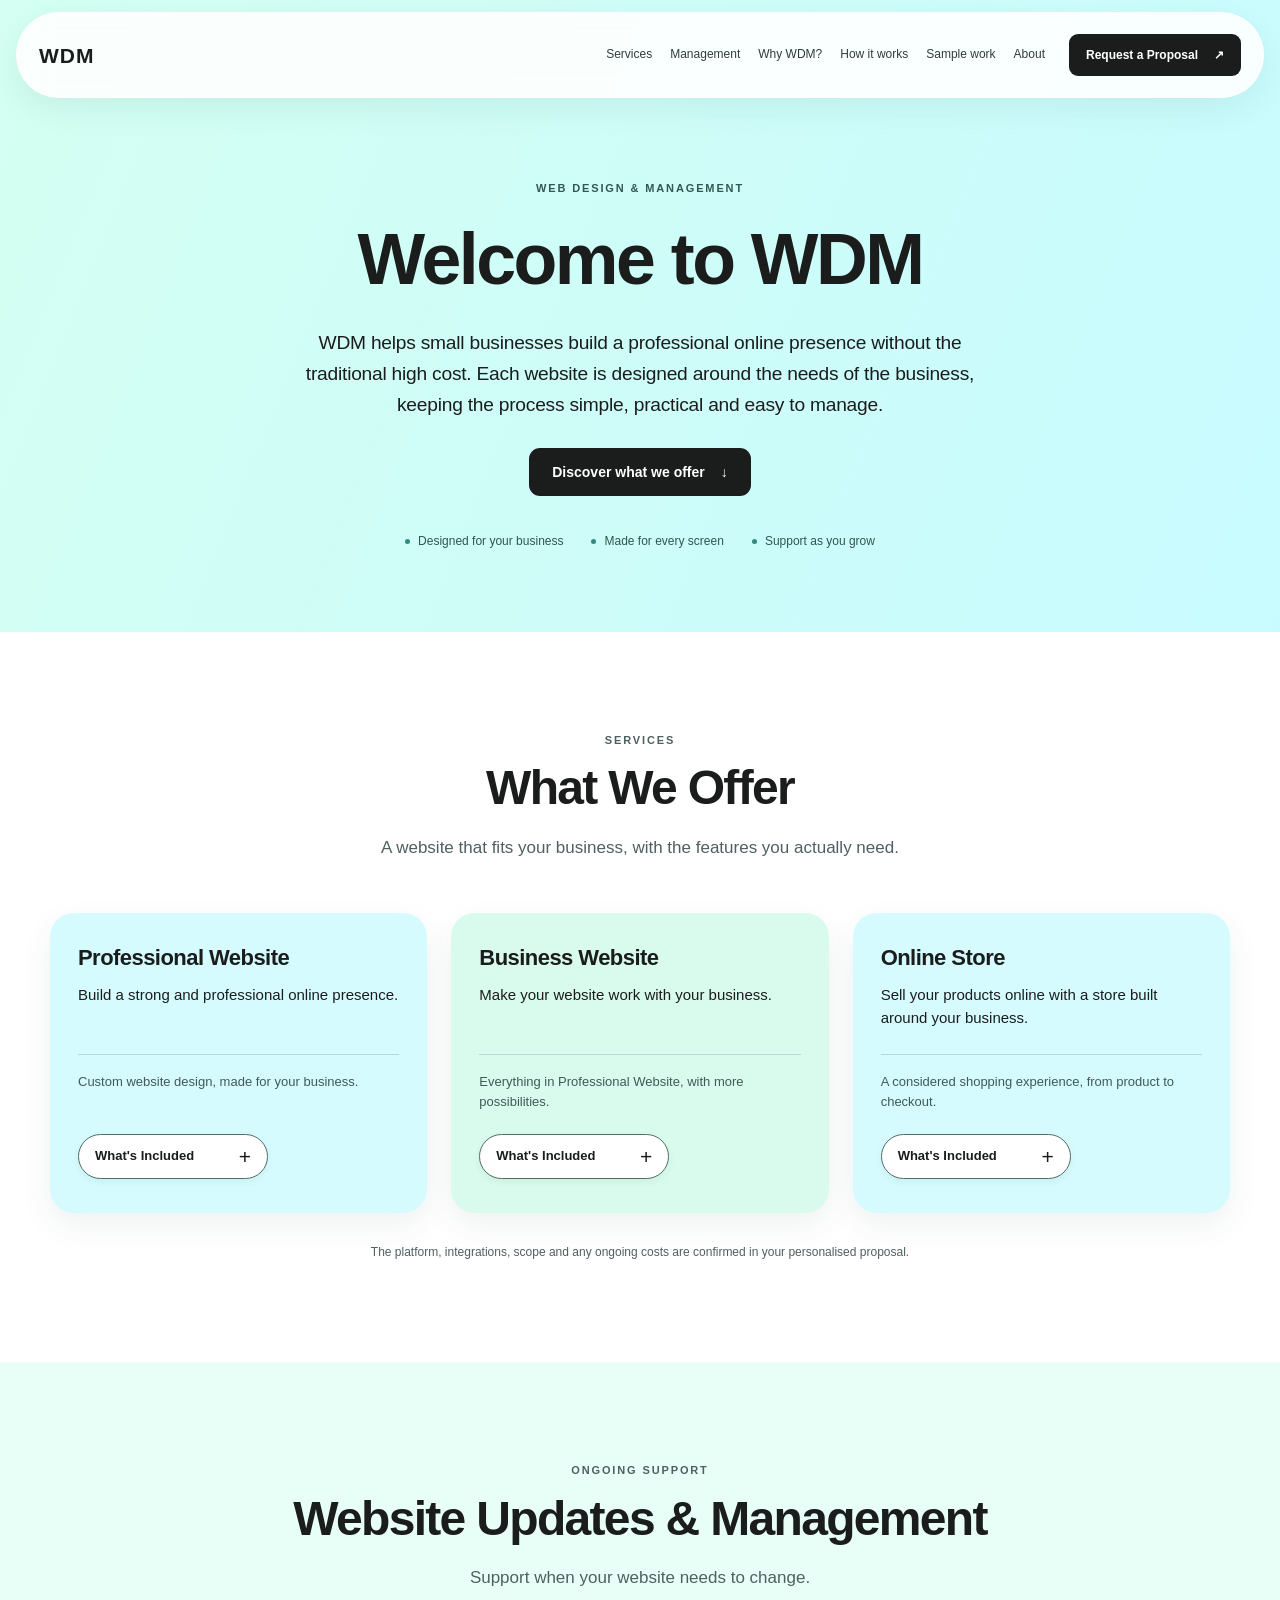
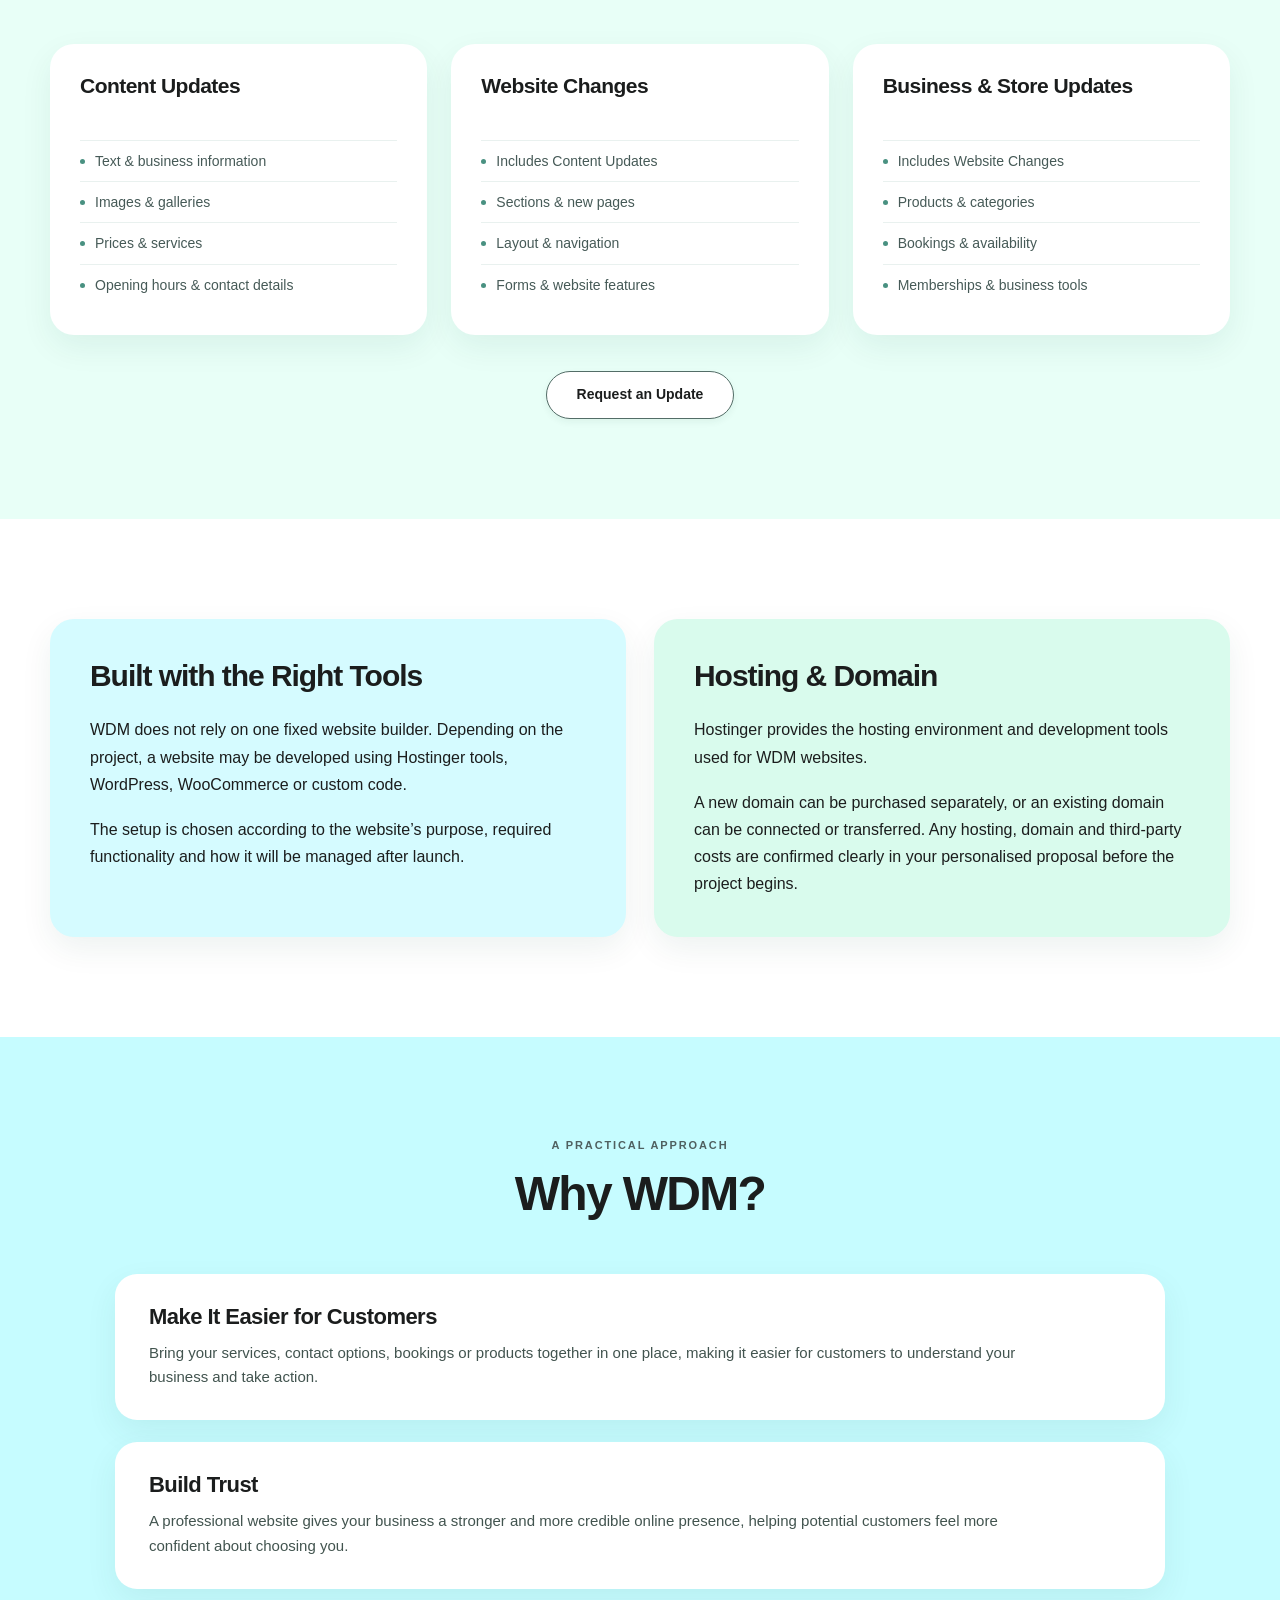
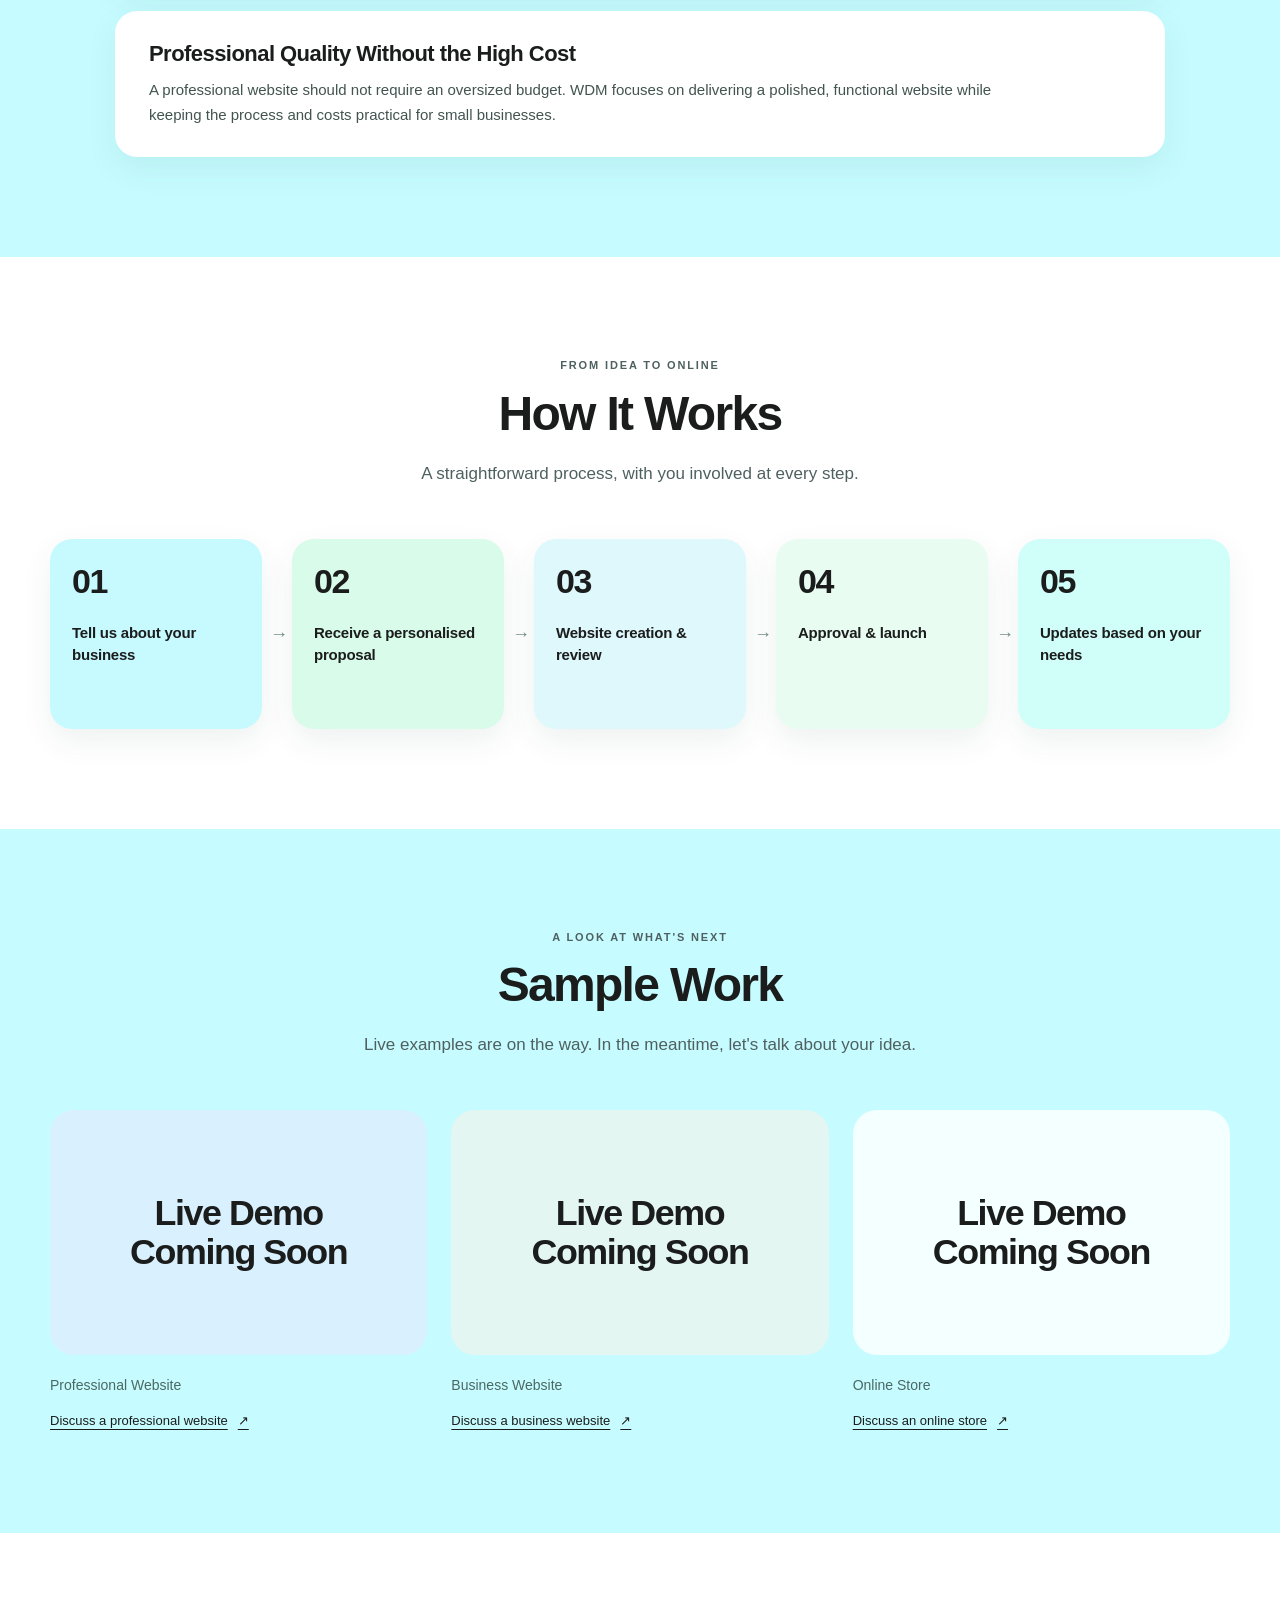
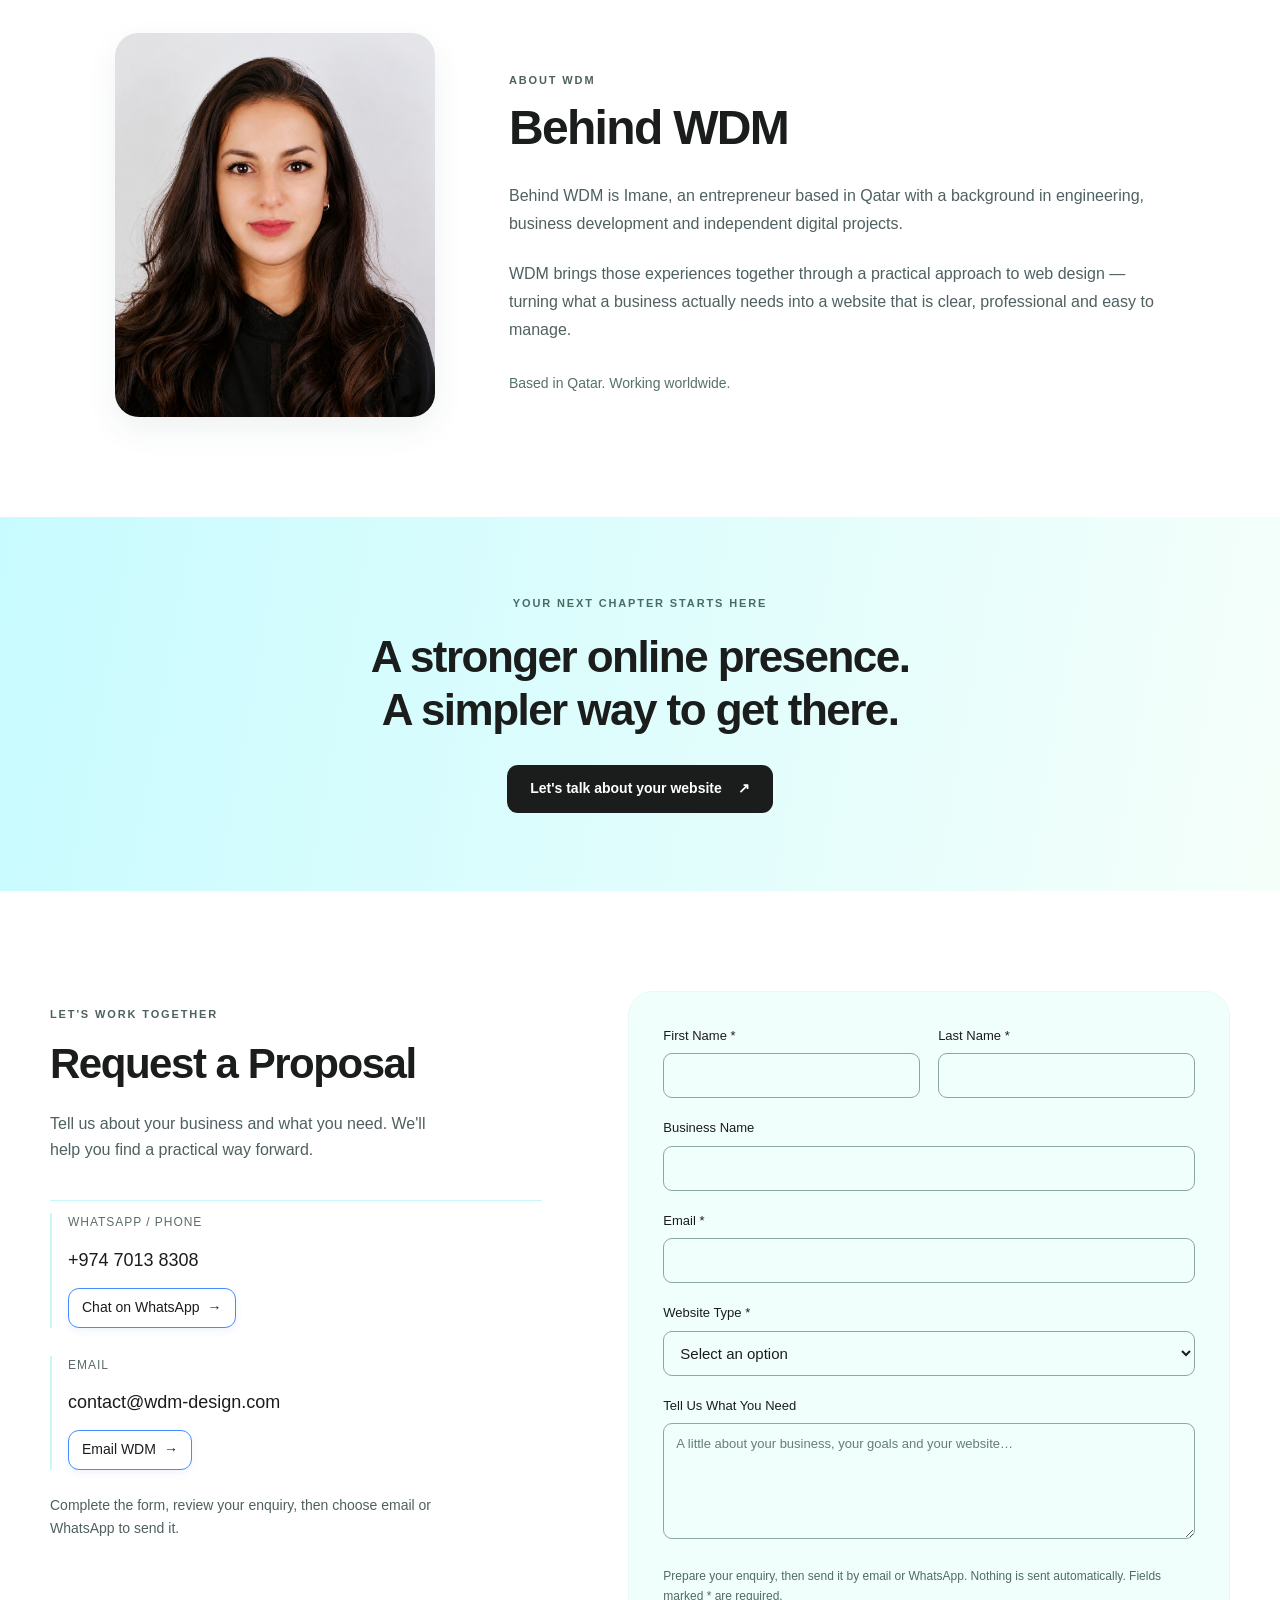
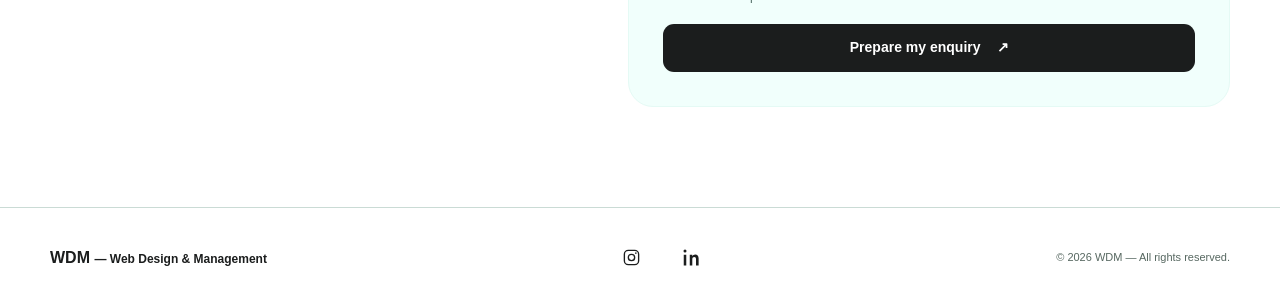
==== commit 61076040: "Polish English WDM contact flow and add founder portrait" ====
--- a/index.html
+++ b/index.html
@@ -7,8 +7,8 @@
   <meta name="description" content="WDM — Web Design & Management. Professional websites, business websites, online stores and ongoing website support for small businesses.">
   <title>WDM — Web Design &amp; Management</title>
   <link rel="icon" href="data:image/svg+xml,%3Csvg xmlns='http://www.w3.org/2000/svg' viewBox='0 0 64 64'%3E%3Crect width='64' height='64' rx='16' fill='%23cefbfb'/%3E%3Ctext x='32' y='42' text-anchor='middle' font-family='Arial' font-size='34' font-weight='700'%3EW%3C/text%3E%3C/svg%3E">
-  <link rel="stylesheet" href="style.css?v=20261120-final-refinements">
-  <script src="script.js?v=20261120-final-refinements" defer></script>
+  <link rel="stylesheet" href="style.css?v=20261120-english-polish">
+  <script src="script.js?v=20261120-english-polish" defer></script>
 </head>
 <body>
   <a class="skip-link" href="#main">Skip to main content</a>
@@ -131,8 +131,8 @@
 
     <section class="section platform-section" id="platform" aria-label="Website platform, hosting and domain information" data-staged-section>
       <div class="container two-grid">
-        <article class="info-card aqua" data-staged-reveal style="--stage-delay:0ms"><p class="eyebrow">BUILT WITH THE RIGHT TOOLS</p><h2>Built with the Right Tools</h2><p>WDM does not rely on one fixed website builder. Depending on the project, a website may be developed using Hostinger tools, WordPress, WooCommerce or custom code.</p><p>The setup is chosen according to the website’s purpose, required functionality and how it will be managed after launch.</p></article>
-        <article class="info-card mint" data-staged-reveal style="--stage-delay:180ms"><p class="eyebrow">HOSTING &amp; DOMAIN</p><h2>Hosting &amp; Domain</h2><p>Hostinger provides the hosting environment and development tools used for WDM websites.</p><p>A new domain can be purchased separately, or an existing domain can be connected or transferred. Any hosting, domain and third-party costs are confirmed clearly in your personalised proposal before the project begins.</p></article>
+        <article class="info-card aqua" data-staged-reveal style="--stage-delay:0ms"><h2>Built with the Right Tools</h2><p>WDM does not rely on one fixed website builder. Depending on the project, a website may be developed using Hostinger tools, WordPress, WooCommerce or custom code.</p><p>The setup is chosen according to the website’s purpose, required functionality and how it will be managed after launch.</p></article>
+        <article class="info-card mint" data-staged-reveal style="--stage-delay:180ms"><h2>Hosting &amp; Domain</h2><p>Hostinger provides the hosting environment and development tools used for WDM websites.</p><p>A new domain can be purchased separately, or an existing domain can be connected or transferred. Any hosting, domain and third-party costs are confirmed clearly in your personalised proposal before the project begins.</p></article>
       </div>
     </section>
 
@@ -193,9 +193,10 @@
         <div class="contact-copy" data-reveal>
           <p class="eyebrow">LET'S WORK TOGETHER</p><h2 id="contact-title">Request a Proposal</h2><p>Tell us about your business and what you need. We'll help you find a practical way forward.</p>
           <div class="contact-options">
-            <div class="contact-method"><span>WHATSAPP / PHONE</span><a class="contact-button" href="https://wa.me/97470138308" target="_blank" rel="noopener noreferrer">Chat on WhatsApp</a></div>
-            <div class="contact-method"><span>EMAIL</span><a class="contact-email" href="mailto:contact@wdm-design.com">contact@wdm-design.com</a><a class="contact-button" href="mailto:contact@wdm-design.com">Email WDM</a></div>
+            <div class="contact-method"><span>WHATSAPP / PHONE</span><a class="contact-phone" href="tel:+97470138308">+974 7013 8308</a><a class="contact-button" href="https://wa.me/97470138308" target="_blank" rel="noopener noreferrer">Chat on WhatsApp <span aria-hidden="true">→</span></a></div>
+            <div class="contact-method"><span>EMAIL</span><a class="contact-email" href="mailto:contact@wdm-design.com">contact@wdm-design.com</a><a class="contact-button" href="mailto:contact@wdm-design.com">Email WDM <span aria-hidden="true">→</span></a></div>
           </div>
+          <p class="contact-flow-note">Complete the form, review your enquiry, then choose email or WhatsApp to send it.</p>
         </div>
         <div class="form-card" data-reveal>
           <form id="project-form" action="mailto:contact@wdm-design.com" method="post" enctype="text/plain" data-contact-email="contact@wdm-design.com" data-whatsapp="97470138308" aria-label="Web design enquiry form">
--- a/style.css
+++ b/style.css
@@ -191,9 +191,9 @@
 .contact-method{border-left:2px solid #c9f6fa;padding:0 0 0 16px;margin:0}
 .contact-method+.contact-method{margin-top:28px}
 .contact-method>span{display:block;color:#5b6c6c;font-size:12px;letter-spacing:.08em;font-weight:400;margin-bottom:14px}
-.contact-email{display:block;width:fit-content;max-width:100%;margin-bottom:14px;font-size:18px;line-height:1.5;overflow-wrap:anywhere;text-decoration:none}
-.contact-email:hover{text-decoration:underline}
-.contact-button{display:inline-flex;align-items:center;justify-content:center;width:min(100%,200px);min-height:44px;padding:10px 18px;border:1px solid #468cff;border-radius:11px;background:#fff;box-shadow:0 3px 7px rgba(45,116,211,.08);color:var(--ink);font-size:14px;font-weight:400;line-height:1.4;text-decoration:none;transition:background .2s,border-color .2s,box-shadow .2s}
+.contact-email,.contact-phone{display:block;width:fit-content;max-width:100%;margin-bottom:14px;font-size:18px;line-height:1.5;overflow-wrap:anywhere;text-decoration:none}
+.contact-email:hover,.contact-phone:hover{text-decoration:underline}
+.contact-button{display:inline-flex;align-items:center;justify-content:center;gap:8px;width:auto;max-width:100%;min-height:40px;padding:8px 13px;border:1px solid #468cff;border-radius:11px;background:#fff;box-shadow:0 3px 7px rgba(45,116,211,.08);color:var(--ink);font-size:14px;font-weight:400;line-height:1.4;text-decoration:none;transition:background .2s,border-color .2s,box-shadow .2s}
 .contact-button:hover{background:#f1fbff;border-color:#1764df;box-shadow:0 4px 10px rgba(45,116,211,.12)}
 .text-link{border:0;padding:0;background:none;color:inherit;font-size:13px;text-decoration:underline;text-underline-offset:4px;display:inline-flex;gap:9px;align-items:center}
 .social-links{display:flex;gap:24px;font-size:13px;margin-top:25px}
@@ -212,6 +212,8 @@
 .form-submit{width:100%}
 .brief-result{margin-top:28px;padding-top:26px;border-top:1px solid #b1d4c8}
 .brief-result h3{font-size:23px;margin-bottom:16px}
+/* Programmatic focus announces the heading without an input-like outline. */
+.brief-result h3:focus{outline:none}
 .brief-result>textarea{font-size:13px;line-height:1.6;background:white;min-height:190px}
 .brief-actions{display:flex;align-items:center;flex-wrap:wrap;gap:15px;margin:18px 0}
 .brief-actions .button{font-size:12px;padding-inline:16px;gap:8px}
@@ -238,11 +240,11 @@
 /* Final refinements: brand accents, founder block and viewport-triggered stages. */
 .brand-blue-section{background:var(--brand-blue)}
 #platform,#why-wdm,#process,#work,#about{scroll-margin-top:14px}
-.about-grid{display:grid;grid-template-columns:minmax(0,.8fr) minmax(0,1.2fr);grid-template-areas:"portrait heading" "portrait copy";column-gap:72px;row-gap:26px;align-items:start;max-width:1050px}
+.about-grid{display:grid;grid-template-columns:minmax(0,.34fr) minmax(0,.66fr);grid-template-areas:"portrait heading" "portrait copy";column-gap:56px;row-gap:26px;align-items:start;max-width:1050px}
 .about-heading{grid-area:heading;align-self:end;padding-top:18px}
 .about-heading .eyebrow{color:var(--muted);margin-bottom:13px}
-.founder-portrait{grid-area:portrait;position:relative;isolation:isolate;margin:0;width:100%;max-width:360px;aspect-ratio:5/6;overflow:hidden;border-radius:var(--radius);background:linear-gradient(145deg,var(--brand-blue),var(--mint));box-shadow:var(--shadow)}
-.founder-portrait img{position:absolute;inset:0;width:100%;height:100%;object-fit:cover;opacity:0}
+.founder-portrait{grid-area:portrait;position:relative;isolation:isolate;margin:0;width:100%;max-width:320px;aspect-ratio:5/6;overflow:hidden;border-radius:var(--radius);background:linear-gradient(145deg,var(--brand-blue),var(--mint));box-shadow:var(--shadow)}
+.founder-portrait img{position:absolute;inset:0;width:100%;height:100%;object-fit:cover;object-position:50% 35%;opacity:0}
 .founder-portrait.has-founder-photo img{opacity:1}
 .founder-placeholder{position:absolute;inset:0;display:flex;flex-direction:column;align-items:center;justify-content:center;color:#315c57}
 .founder-initial{display:flex;align-items:center;justify-content:center;width:120px;height:120px;margin-bottom:25px;border:1px solid #82bdb7;border-radius:50%;font-size:56px;line-height:1;font-weight:400}
@@ -256,7 +258,9 @@
 [data-staged-section].staged-reveal-ready [data-staged-reveal]{opacity:0;transform:translateY(16px);transition:opacity .65s cubic-bezier(.22,.61,.36,1),transform .65s cubic-bezier(.22,.61,.36,1)}
 [data-staged-section].staged-reveal-ready.staged-revealed [data-staged-reveal]{opacity:1;transform:none;transition-delay:var(--stage-delay,0ms)}
 #process.staged-reveal-ready .process-arrow[data-staged-reveal],#process.staged-reveal-ready.staged-revealed .process-arrow[data-staged-reveal]{transform:translateY(-50%);transition-property:opacity}
-@media(max-width:879px){.about-grid{column-gap:36px;grid-template-columns:minmax(0,.85fr) minmax(0,1.15fr)}.about-heading{padding-top:0}.about-copy>p{font-size:15px}.founder-portrait{max-width:320px}.founder-initial{width:100px;height:100px;font-size:48px}}
-@media(max-width:620px){#platform,#why-wdm,#process,#work,#about{scroll-margin-top:8px}.about-grid{grid-template-columns:1fr;grid-template-areas:"heading" "portrait" "copy";gap:28px}.about-heading h2{font-size:32px}.founder-portrait{max-width:300px;justify-self:center}.about-copy>p{font-size:16px}.about-copy>.about-support{font-size:14px}.process-arrow:before{content:"↓"}#process.staged-reveal-ready .process-arrow[data-staged-reveal],#process.staged-reveal-ready.staged-revealed .process-arrow[data-staged-reveal]{transform:translateX(-50%)}}
+@media(max-width:879px){.about-grid{column-gap:28px;grid-template-columns:minmax(0,.35fr) minmax(0,.65fr)}.about-heading{padding-top:0}.about-copy>p{font-size:15px}.founder-portrait{max-width:240px}.founder-initial{width:100px;height:100px;font-size:48px}}
+@media(max-width:620px){#platform,#why-wdm,#process,#work,#about{scroll-margin-top:8px}.about-grid{grid-template-columns:1fr;grid-template-areas:"heading" "portrait" "copy";gap:28px}.about-heading h2{font-size:32px}.founder-portrait{max-width:220px;justify-self:center}.about-copy>p{font-size:16px}.about-copy>.about-support{font-size:14px}.process-arrow:before{content:"↓"}#process.staged-reveal-ready .process-arrow[data-staged-reveal],#process.staged-reveal-ready.staged-revealed .process-arrow[data-staged-reveal]{transform:translateX(-50%)}}
 @media(prefers-reduced-motion:reduce){[data-staged-section].staged-reveal-ready [data-staged-reveal],[data-staged-section].staged-reveal-ready.staged-revealed [data-staged-reveal]{opacity:1;transform:none;transition:none;transition-delay:0ms}}
 @media print{[data-staged-reveal]{opacity:1!important;transform:none!important;transition:none!important}.about-grid{break-inside:avoid}}
+
+.contact-copy>p.contact-flow-note{max-width:390px;margin:24px 0 0;font-size:14px;line-height:1.65;color:var(--muted)}
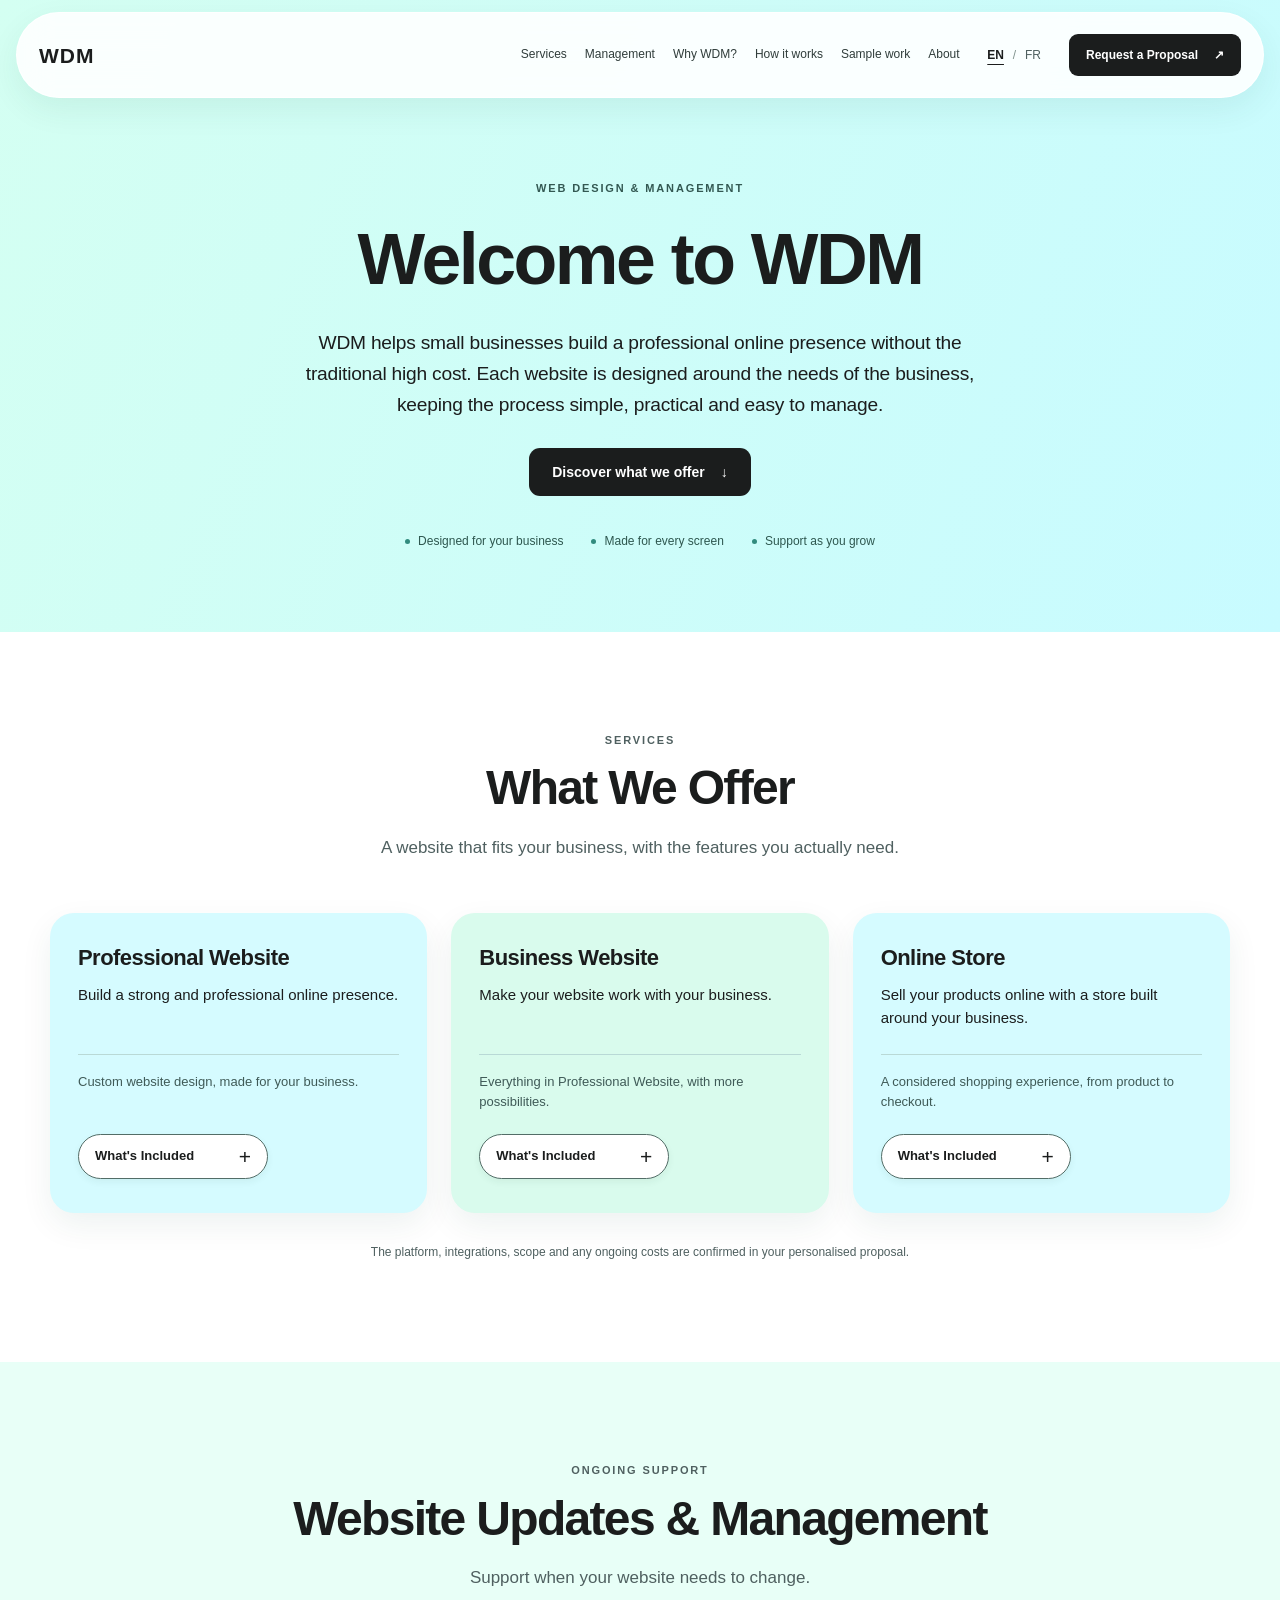
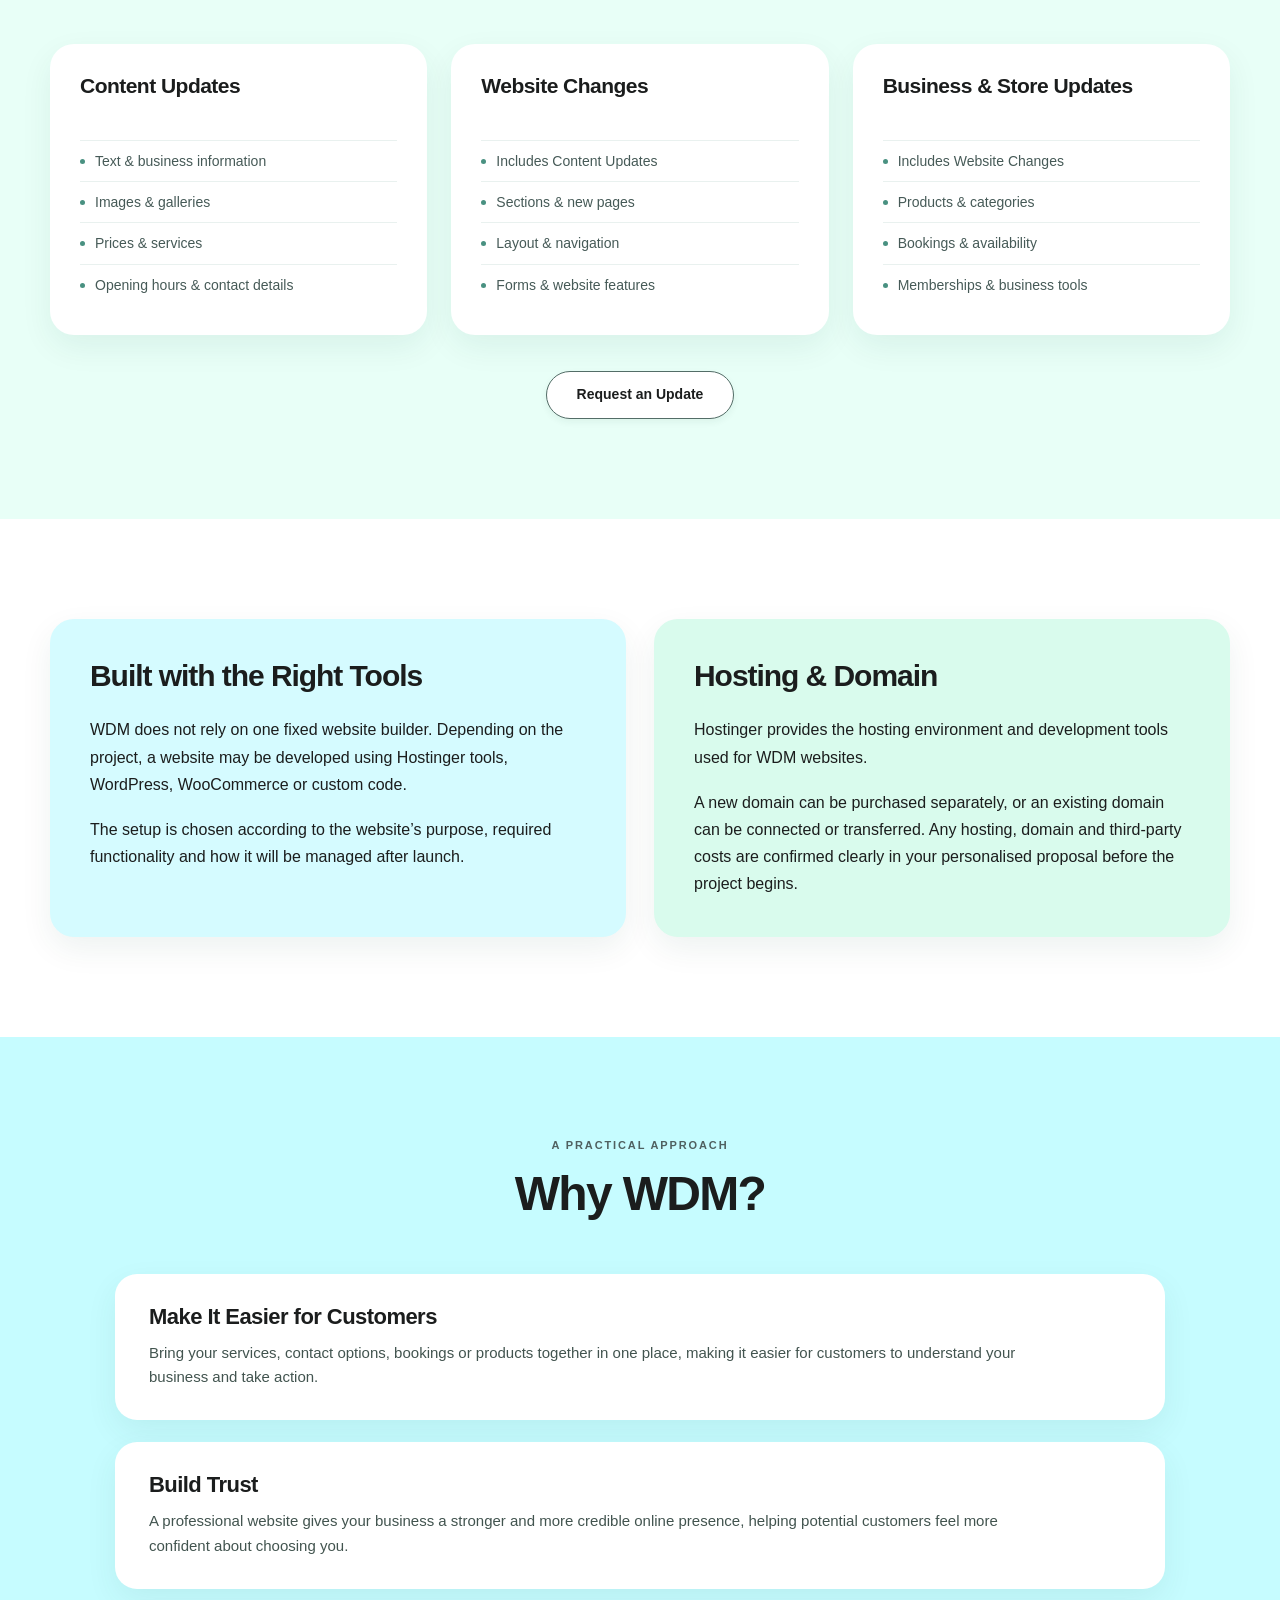
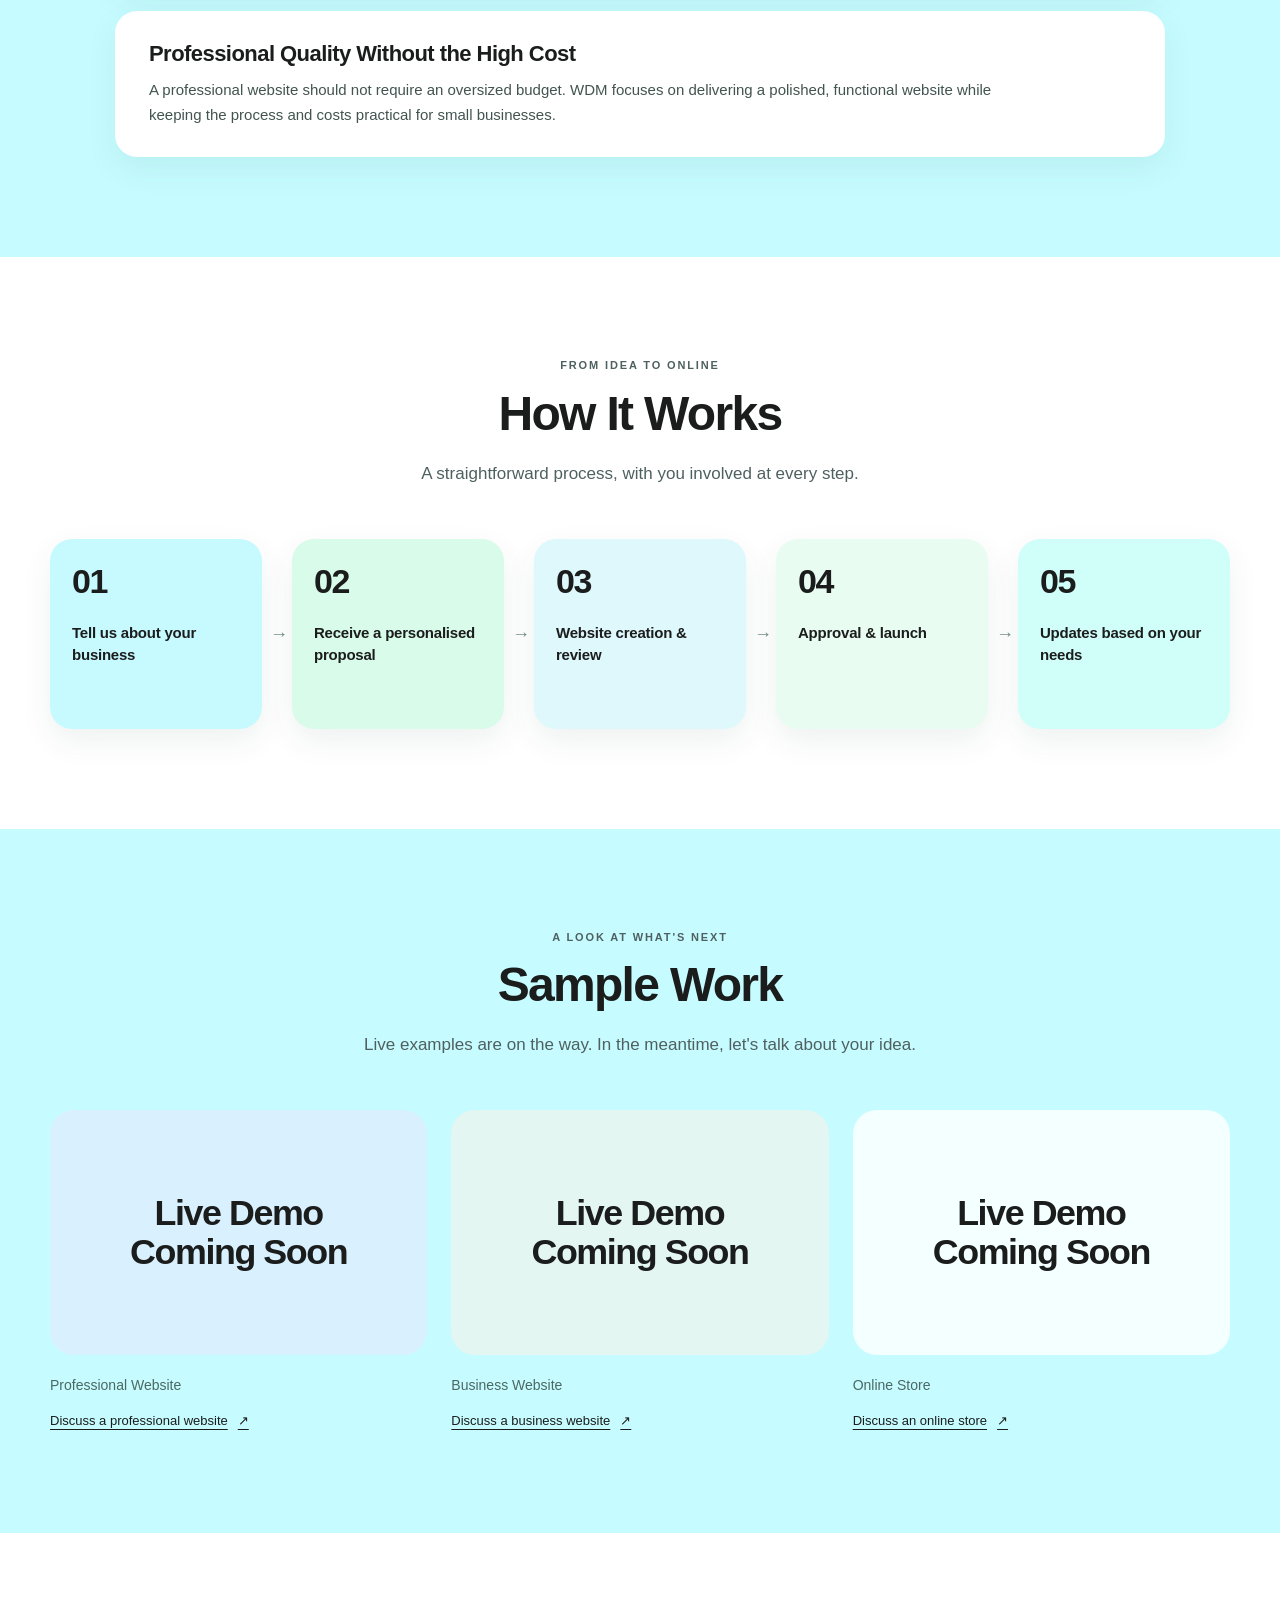
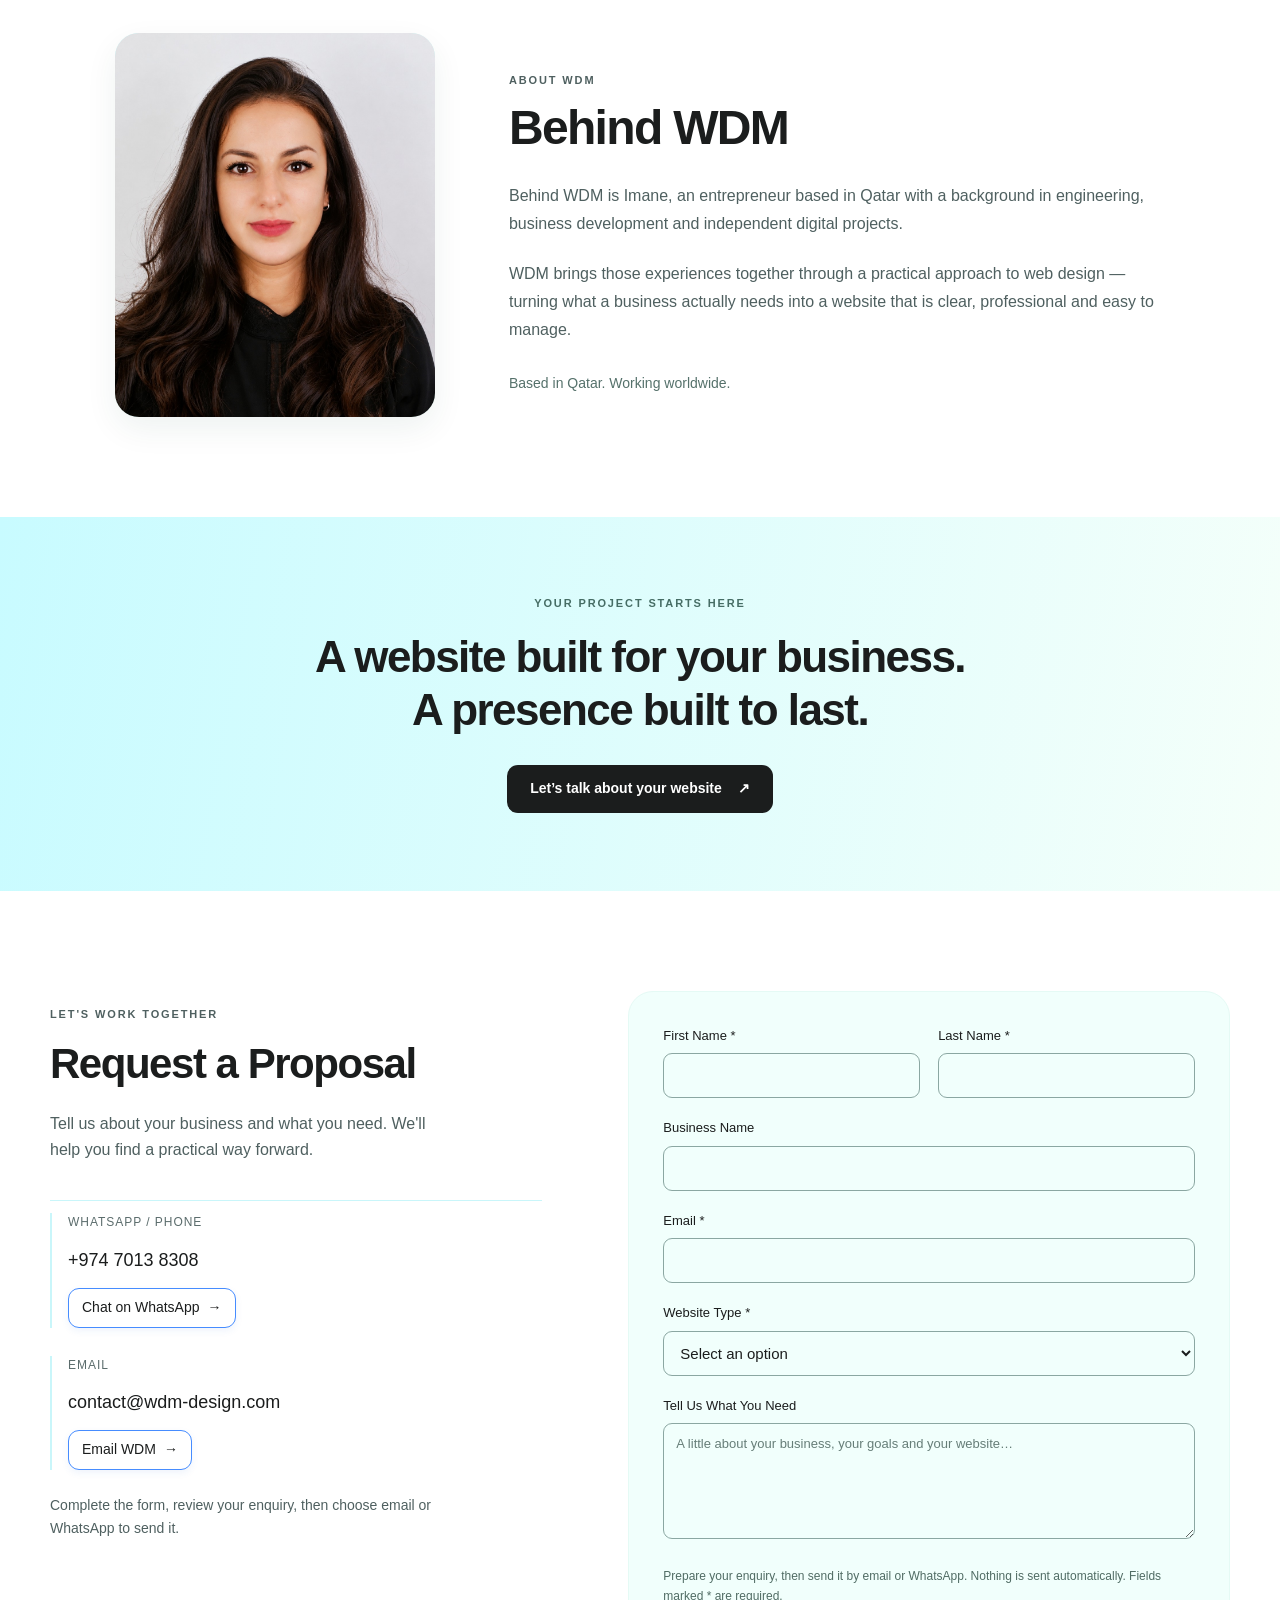
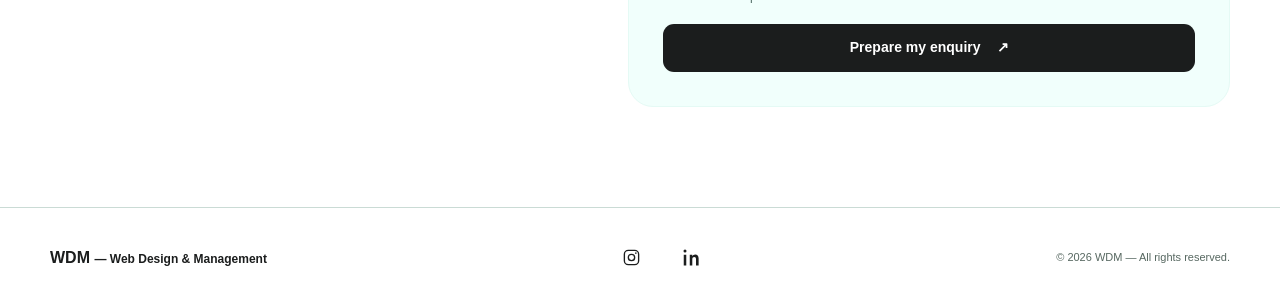
==== commit 792255b6: "Add French WDM website and EN/FR language switching Generate the French page from the shared English" ====
--- a/index.html
+++ b/index.html
@@ -7,8 +7,11 @@
   <meta name="description" content="WDM — Web Design & Management. Professional websites, business websites, online stores and ongoing website support for small businesses.">
   <title>WDM — Web Design &amp; Management</title>
   <link rel="icon" href="data:image/svg+xml,%3Csvg xmlns='http://www.w3.org/2000/svg' viewBox='0 0 64 64'%3E%3Crect width='64' height='64' rx='16' fill='%23cefbfb'/%3E%3Ctext x='32' y='42' text-anchor='middle' font-family='Arial' font-size='34' font-weight='700'%3EW%3C/text%3E%3C/svg%3E">
-  <link rel="stylesheet" href="style.css?v=20261120-english-polish">
-  <script src="script.js?v=20261120-english-polish" defer></script>
+  <link rel="alternate" hreflang="en" href="/">
+  <link rel="alternate" hreflang="fr" href="/fr/">
+  <link rel="alternate" hreflang="x-default" href="/">
+  <link rel="stylesheet" href="/style.css?v=20261122-bilingual">
+  <script src="/script.js?v=20261122-bilingual" defer></script>
 </head>
 <body>
   <a class="skip-link" href="#main">Skip to main content</a>
@@ -18,6 +21,7 @@
     </a>
     <button class="menu-toggle" id="menu-toggle" type="button" aria-expanded="false" aria-controls="primary-nav" aria-label="Toggle navigation"><span></span><span></span><span></span></button>
     <nav id="primary-nav" class="primary-nav" aria-label="Main navigation">
+      <div class="language-switch language-switch-mobile" role="group" aria-label="Language"><a href="/" data-language-link lang="en" hreflang="en" aria-label="English" aria-current="page">EN</a><span aria-hidden="true">/</span><a href="/fr/" data-language-link lang="fr" hreflang="fr" aria-label="Français">FR</a></div>
       <a href="#services">Services</a>
       <a href="#management">Management</a>
       <a href="#why-wdm">Why WDM?</a>
@@ -25,6 +29,7 @@
       <a href="#work">Sample work</a>
       <a href="#about">About</a>
     </nav>
+    <nav class="language-switch language-switch-desktop" aria-label="Language"><a href="/" data-language-link lang="en" hreflang="en" aria-label="English" aria-current="page">EN</a><span aria-hidden="true">/</span><a href="/fr/" data-language-link lang="fr" hreflang="fr" aria-label="Français">FR</a></nav>
     <a class="button button-dark header-cta" href="#contact">Request a Proposal <span aria-hidden="true">↗</span></a>
   </header>
 
@@ -175,7 +180,7 @@
       <div class="container about-grid">
         <div class="about-heading" data-staged-trigger><p class="eyebrow" data-staged-reveal style="--stage-delay:0ms">ABOUT WDM</p><h2 id="about-title" data-staged-reveal style="--stage-delay:160ms">Behind WDM</h2></div>
         <figure class="founder-portrait" id="founder-portrait" data-staged-reveal style="--stage-delay:320ms">
-          <img id="founder-photo" src="assets/imane-wdm.jpg" alt="Imane, founder of WDM" width="600" height="720" loading="lazy" decoding="async" aria-hidden="true">
+          <img id="founder-photo" src="/assets/imane-wdm.jpg" alt="Imane, founder of WDM" width="600" height="720" loading="lazy" decoding="async" aria-hidden="true">
           <div class="founder-placeholder" role="img" aria-label="Founder photo placeholder for Imane"><span class="founder-initial" aria-hidden="true">I</span><span class="founder-name" aria-hidden="true">Imane</span><span class="founder-role" aria-hidden="true">Founder, WDM</span></div>
         </figure>
         <div class="about-copy">
@@ -186,7 +191,7 @@
       </div>
     </section>
 
-    <section class="contact-intro" aria-label="Let's build your online presence"><div class="container"><p class="eyebrow">YOUR NEXT CHAPTER STARTS HERE</p><h2>A stronger online presence.<br>A simpler way to get there.</h2><a class="button button-dark" href="#contact">Let's talk about your website <span aria-hidden="true">↗</span></a></div></section>
+    <section class="contact-intro" aria-label="Let's build your online presence"><div class="container"><p class="eyebrow">YOUR PROJECT STARTS HERE</p><h2>A website built for your business.<br>A presence built to last.</h2><a class="button button-dark" href="#contact">Let’s talk about your website <span aria-hidden="true">↗</span></a></div></section>
 
     <section class="section contact-section" id="contact" aria-labelledby="contact-title">
       <div class="container contact-grid">
--- a/style.css
+++ b/style.css
@@ -264,3 +264,13 @@
 @media print{[data-staged-reveal]{opacity:1!important;transform:none!important;transition:none!important}.about-grid{break-inside:avoid}}
 
 .contact-copy>p.contact-flow-note{max-width:390px;margin:24px 0 0;font-size:14px;line-height:1.65;color:var(--muted)}
+
+/* Shared EN / FR controls: compact in the desktop bar, first in the mobile menu. */
+.language-switch{display:flex;align-items:center;justify-content:center;gap:5px;white-space:nowrap;font-size:12px;line-height:1.4}
+.language-switch a{display:inline-flex;align-items:center;justify-content:center;min-width:24px;min-height:32px;color:var(--muted);text-decoration:none;font-weight:400}
+.language-switch a[aria-current="page"]{color:var(--ink);font-weight:700;text-decoration:underline;text-underline-offset:5px}
+.language-switch a:hover{color:#08776d}
+.language-switch>span{color:#80928d;font-weight:400}
+.primary-nav .language-switch-mobile{display:none}
+@media(min-width:880px) and (max-width:1100px){html[lang="fr"] .primary-nav{gap:10px}html[lang="fr"] .site-header{gap:14px}}
+@media(max-width:879px){.language-switch-desktop{display:none}.primary-nav .language-switch-mobile{display:flex;justify-content:flex-start;gap:10px;margin-bottom:10px;padding:0 12px 12px;border-bottom:1px solid #dfefea}.primary-nav .language-switch-mobile a{font-size:13px;min-width:32px;min-height:44px;padding:7px 2px;border-radius:0}.primary-nav .language-switch-mobile a:hover{background:none}.site-header:not(.nav-ready) .primary-nav .language-switch-mobile{flex-basis:100%}}
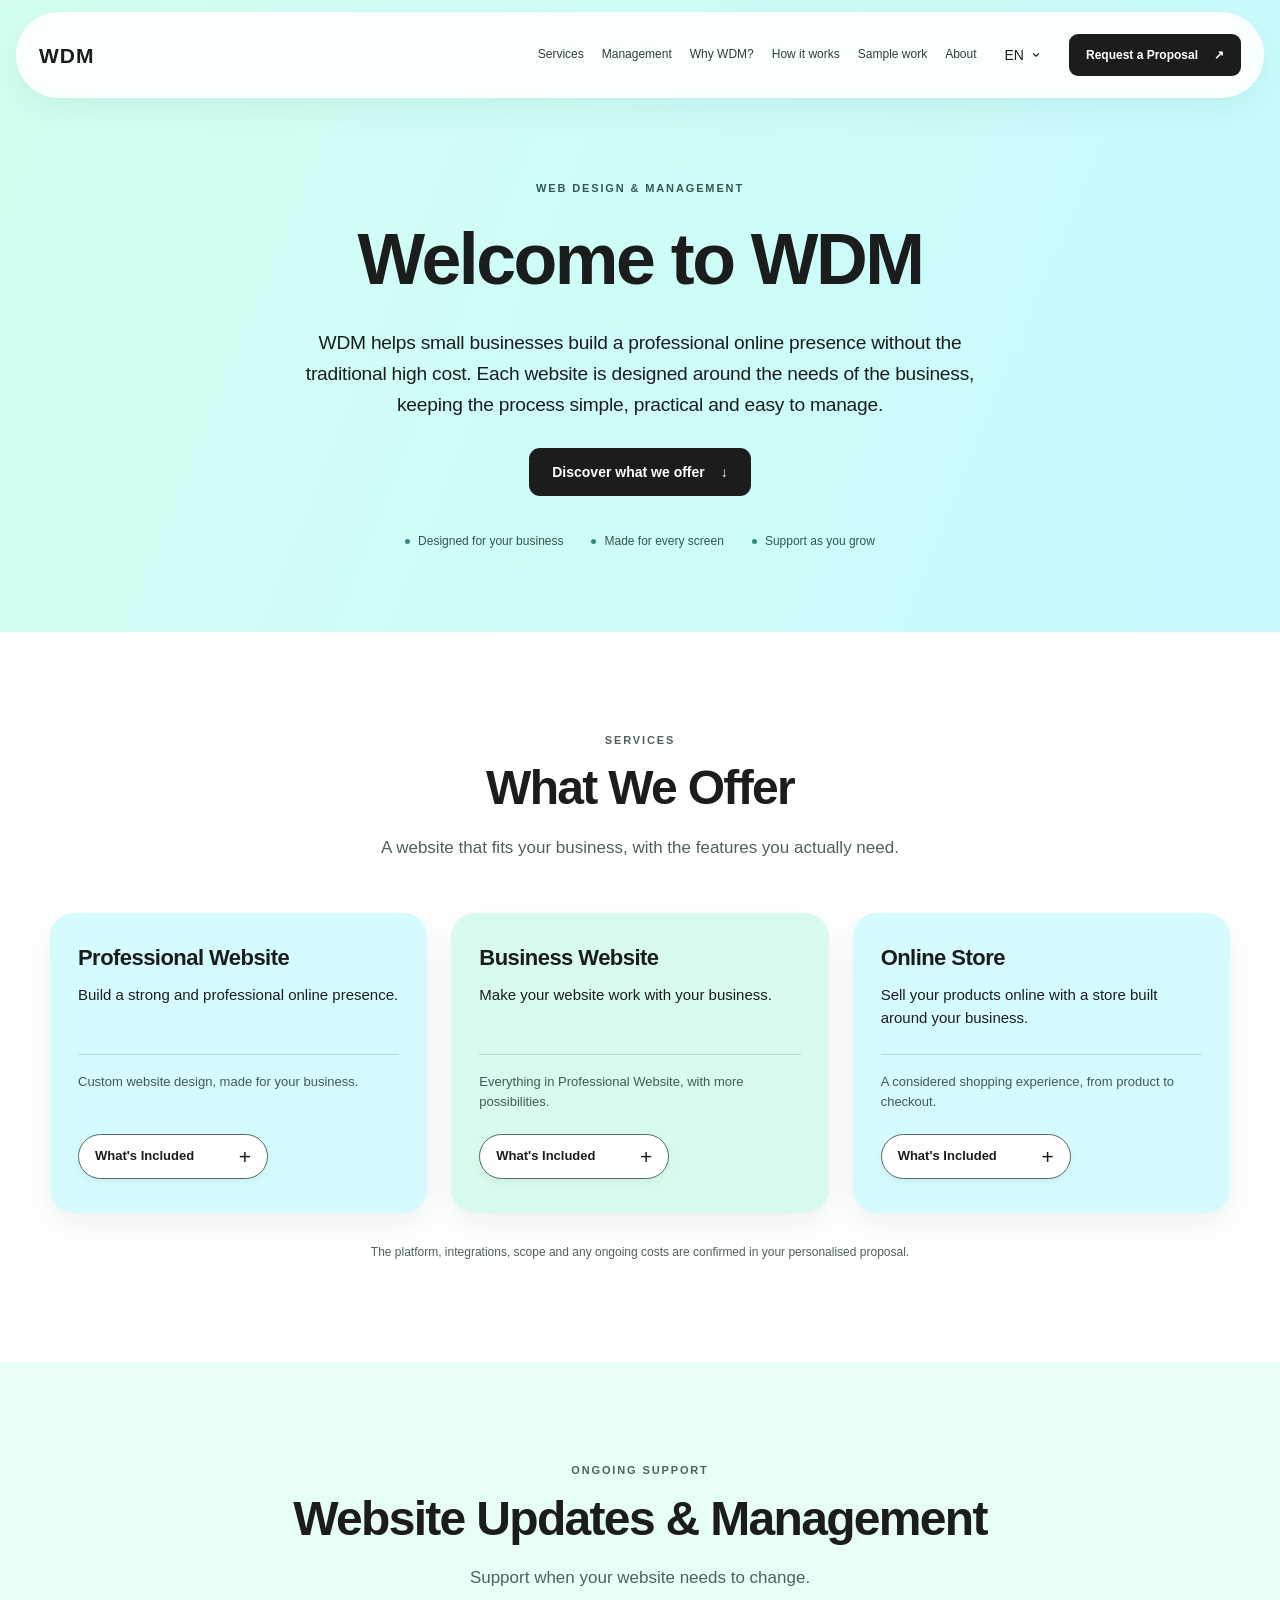
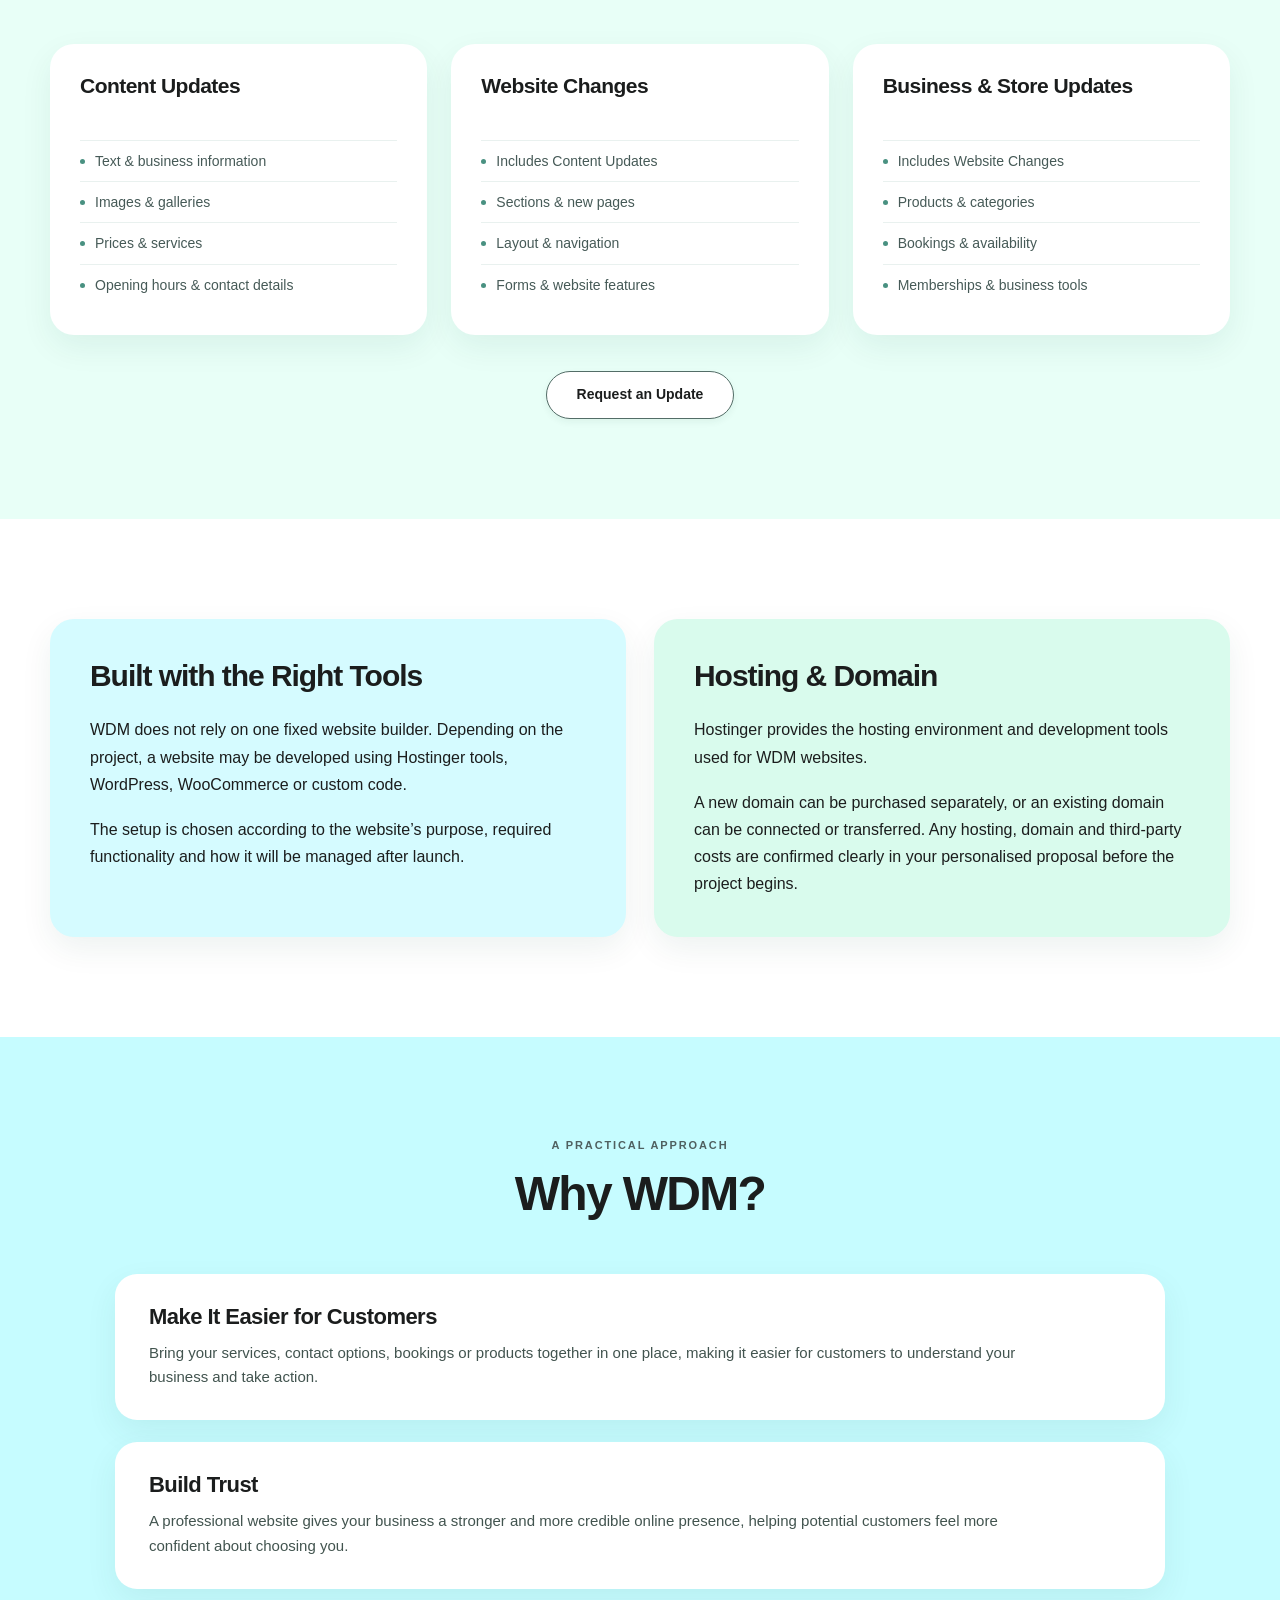
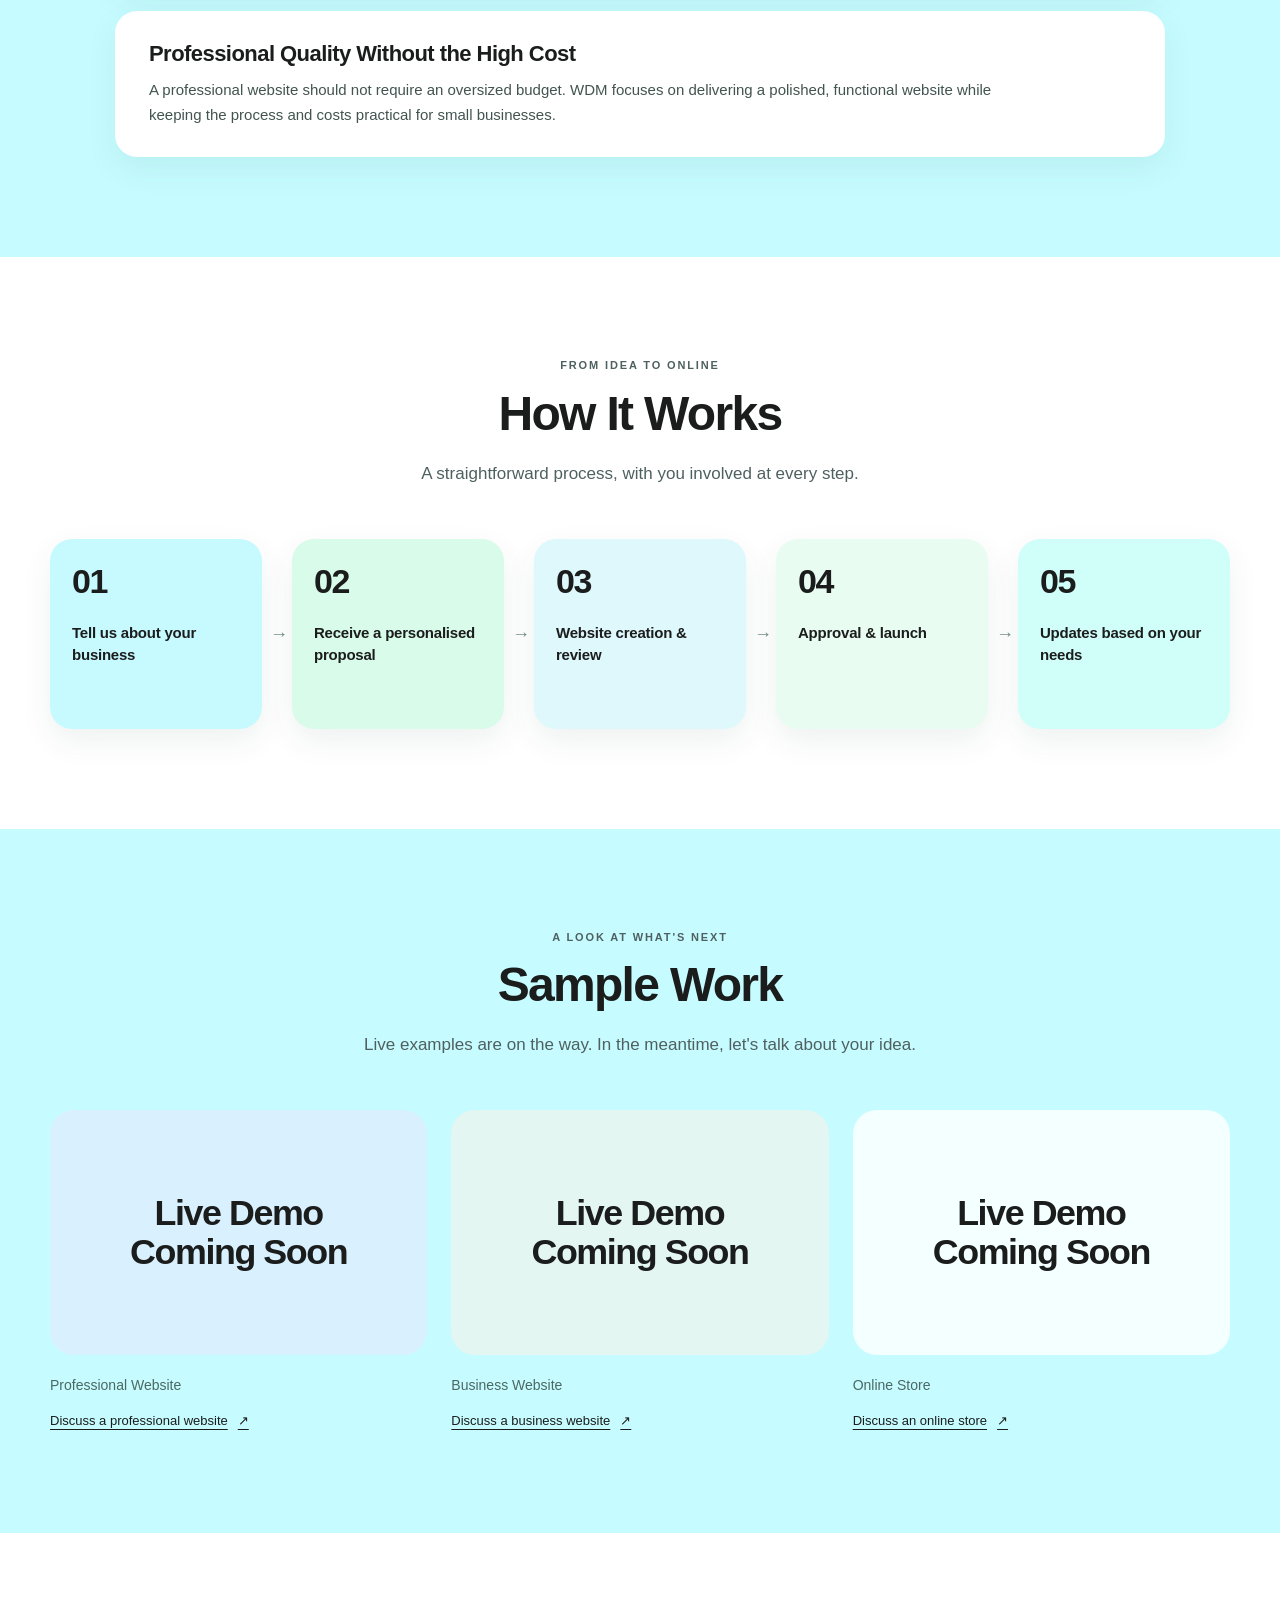
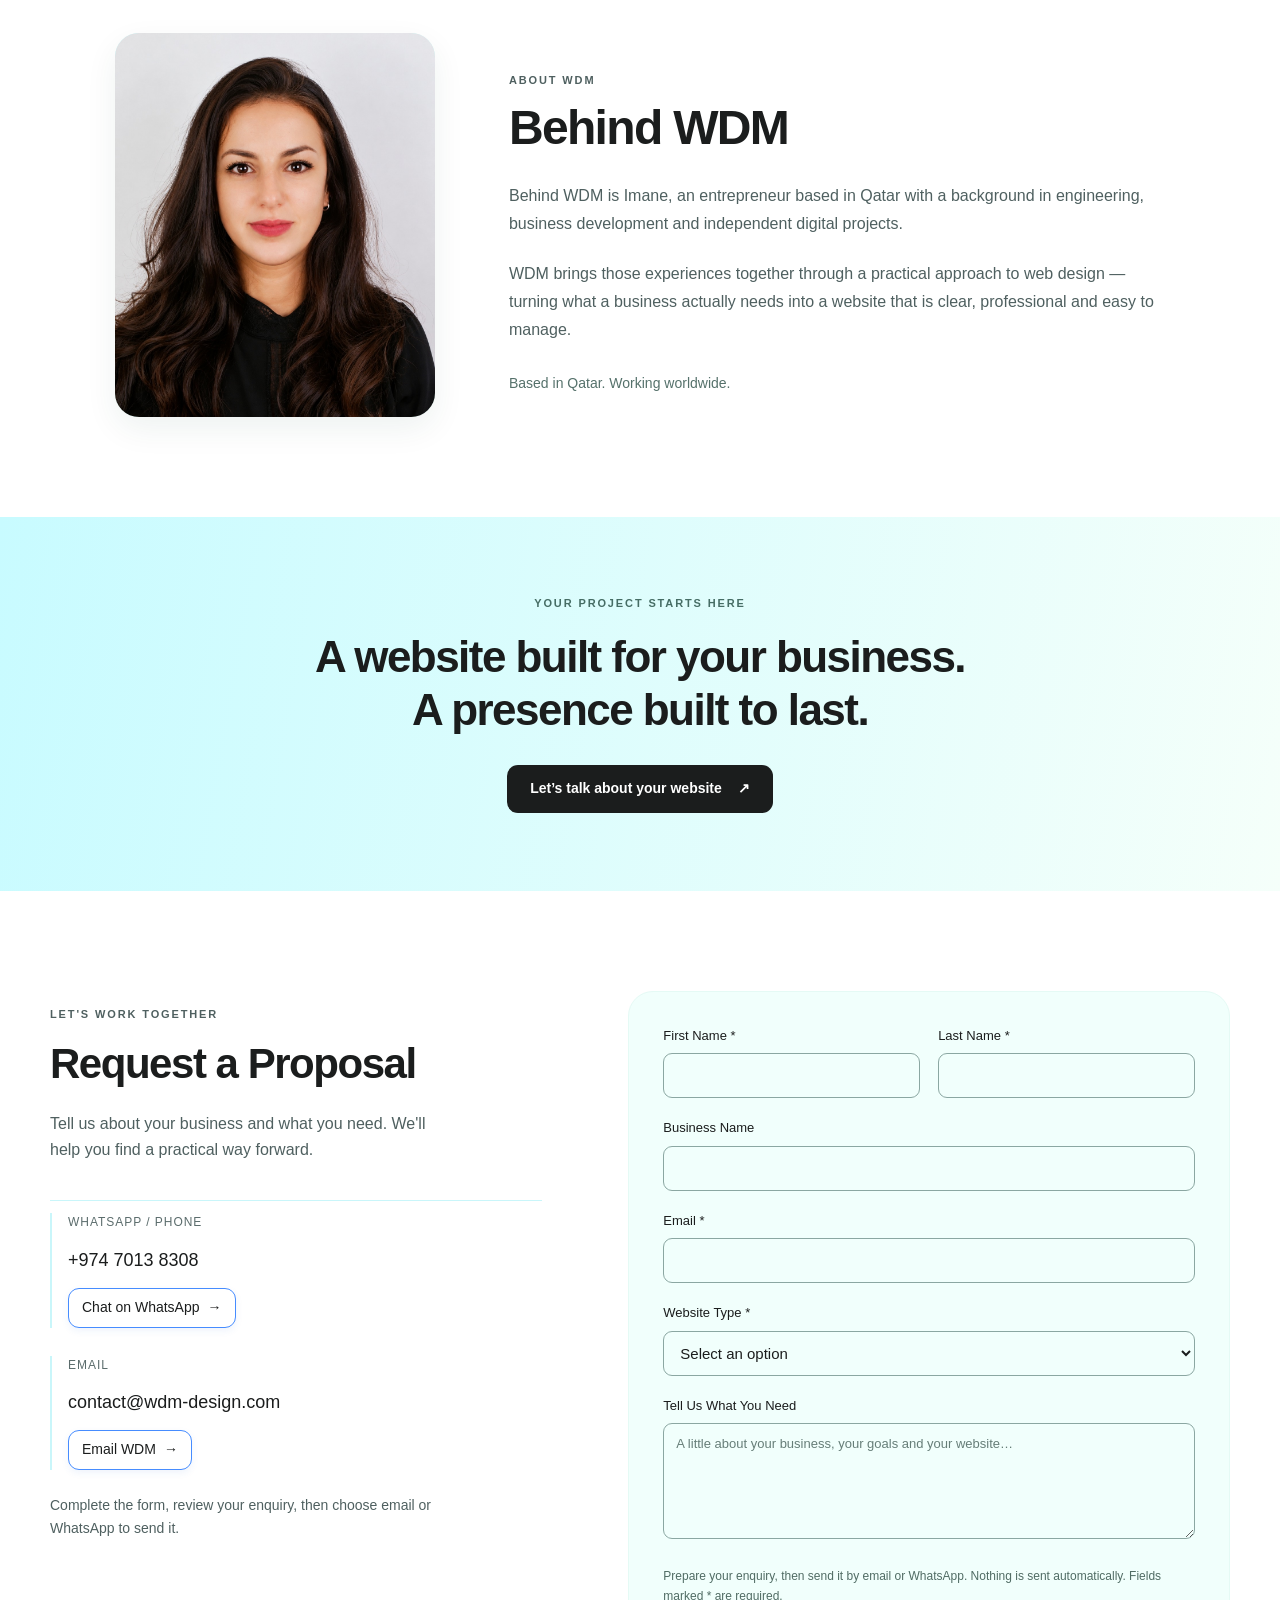
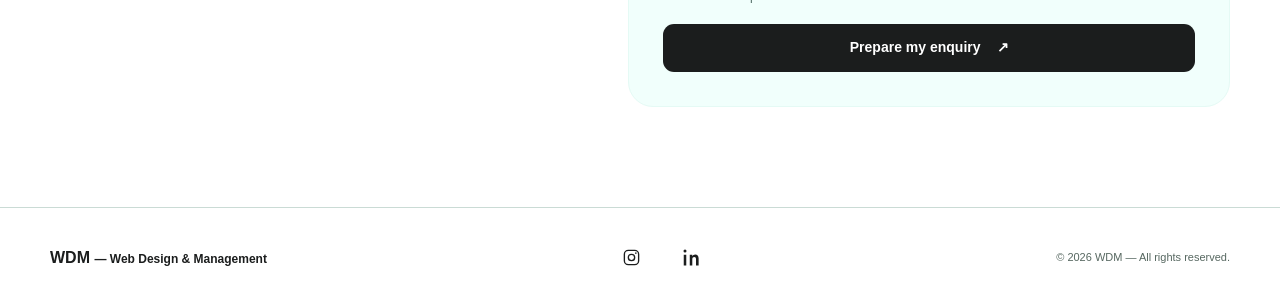
==== commit 1409ba27: "Polish French service cards and copy with a minimal language dropdown Keep approved English content " ====
--- a/index.html
+++ b/index.html
@@ -10,8 +10,8 @@
   <link rel="alternate" hreflang="en" href="/">
   <link rel="alternate" hreflang="fr" href="/fr/">
   <link rel="alternate" hreflang="x-default" href="/">
-  <link rel="stylesheet" href="/style.css?v=20261122-bilingual">
-  <script src="/script.js?v=20261122-bilingual" defer></script>
+  <link rel="stylesheet" href="/style.css?v=20261122-final-polish">
+  <script src="/script.js?v=20261122-final-polish" defer></script>
 </head>
 <body>
   <a class="skip-link" href="#main">Skip to main content</a>
@@ -21,7 +21,7 @@
     </a>
     <button class="menu-toggle" id="menu-toggle" type="button" aria-expanded="false" aria-controls="primary-nav" aria-label="Toggle navigation"><span></span><span></span><span></span></button>
     <nav id="primary-nav" class="primary-nav" aria-label="Main navigation">
-      <div class="language-switch language-switch-mobile" role="group" aria-label="Language"><a href="/" data-language-link lang="en" hreflang="en" aria-label="English" aria-current="page">EN</a><span aria-hidden="true">/</span><a href="/fr/" data-language-link lang="fr" hreflang="fr" aria-label="Français">FR</a></div>
+      <div class="language-switch language-switch-mobile" role="group" aria-label="Language"><details class="language-dropdown"><summary class="language-toggle" aria-label="Choose language. Current language: English."><span data-current-language>EN</span><svg class="language-chevron" viewBox="0 0 12 12" width="10" height="10" fill="none" stroke="currentColor" stroke-width="1.35" stroke-linecap="round" stroke-linejoin="round" aria-hidden="true" focusable="false"><path d="m3 4.5 3 3 3-3"/></svg></summary><div class="language-options"><a href="/" data-language-link lang="en" hreflang="en" aria-label="English" aria-current="page"><span>English</span></a><a href="/fr/" data-language-link lang="fr" hreflang="fr" aria-label="Français"><span>Français</span></a></div></details></div>
       <a href="#services">Services</a>
       <a href="#management">Management</a>
       <a href="#why-wdm">Why WDM?</a>
@@ -29,7 +29,7 @@
       <a href="#work">Sample work</a>
       <a href="#about">About</a>
     </nav>
-    <nav class="language-switch language-switch-desktop" aria-label="Language"><a href="/" data-language-link lang="en" hreflang="en" aria-label="English" aria-current="page">EN</a><span aria-hidden="true">/</span><a href="/fr/" data-language-link lang="fr" hreflang="fr" aria-label="Français">FR</a></nav>
+    <nav class="language-switch language-switch-desktop" aria-label="Language"><details class="language-dropdown"><summary class="language-toggle" aria-label="Choose language. Current language: English."><span data-current-language>EN</span><svg class="language-chevron" viewBox="0 0 12 12" width="10" height="10" fill="none" stroke="currentColor" stroke-width="1.35" stroke-linecap="round" stroke-linejoin="round" aria-hidden="true" focusable="false"><path d="m3 4.5 3 3 3-3"/></svg></summary><div class="language-options"><a href="/" data-language-link lang="en" hreflang="en" aria-label="English" aria-current="page"><span>English</span></a><a href="/fr/" data-language-link lang="fr" hreflang="fr" aria-label="Français"><span>Français</span></a></div></details></nav>
     <a class="button button-dark header-cta" href="#contact">Request a Proposal <span aria-hidden="true">↗</span></a>
   </header>
 
--- a/style.css
+++ b/style.css
@@ -265,12 +265,23 @@
 
 .contact-copy>p.contact-flow-note{max-width:390px;margin:24px 0 0;font-size:14px;line-height:1.65;color:var(--muted)}
 
-/* Shared EN / FR controls: compact in the desktop bar, first in the mobile menu. */
-.language-switch{display:flex;align-items:center;justify-content:center;gap:5px;white-space:nowrap;font-size:12px;line-height:1.4}
-.language-switch a{display:inline-flex;align-items:center;justify-content:center;min-width:24px;min-height:32px;color:var(--muted);text-decoration:none;font-weight:400}
-.language-switch a[aria-current="page"]{color:var(--ink);font-weight:700;text-decoration:underline;text-underline-offset:5px}
-.language-switch a:hover{color:#08776d}
-.language-switch>span{color:#80928d;font-weight:400}
+/* Compact language selectors share native disclosure behavior in both header layouts. */
+.language-switch{display:flex;align-items:center;justify-content:center;flex-shrink:0;white-space:nowrap}
+.language-dropdown{position:relative;margin:0;padding:0}
+.language-toggle{display:flex;align-items:center;gap:6px;min-height:40px;padding:7px 4px;border-radius:8px;list-style:none;cursor:pointer;color:var(--ink);font-size:14px;font-weight:400;line-height:1.2;user-select:none}
+.language-toggle::-webkit-details-marker{display:none}
+.language-toggle::marker{content:""}
+.language-chevron{flex:0 0 10px;margin-left:1px;transition:transform .18s ease}
+.language-dropdown[open] .language-chevron{transform:rotate(180deg)}
+.language-options{position:absolute;right:0;top:calc(100% + 8px);z-index:40;min-width:112px;padding:5px;border:1px solid #dfefea;border-radius:12px;background:#fff;box-shadow:var(--shadow)}
+.language-options a{display:flex;align-items:center;justify-content:flex-start;gap:9px;min-height:40px;padding:8px 10px;border-radius:8px;color:var(--ink);font-size:13px;font-weight:400;line-height:1.3;text-decoration:none}
+.language-options a:hover,.language-options a[aria-current="page"]{background:var(--wash)}
+.language-options a[aria-current="page"]{font-weight:600}
 .primary-nav .language-switch-mobile{display:none}
 @media(min-width:880px) and (max-width:1100px){html[lang="fr"] .primary-nav{gap:10px}html[lang="fr"] .site-header{gap:14px}}
-@media(max-width:879px){.language-switch-desktop{display:none}.primary-nav .language-switch-mobile{display:flex;justify-content:flex-start;gap:10px;margin-bottom:10px;padding:0 12px 12px;border-bottom:1px solid #dfefea}.primary-nav .language-switch-mobile a{font-size:13px;min-width:32px;min-height:44px;padding:7px 2px;border-radius:0}.primary-nav .language-switch-mobile a:hover{background:none}.site-header:not(.nav-ready) .primary-nav .language-switch-mobile{flex-basis:100%}}
+@media(max-width:879px){.language-switch-desktop{display:none}.primary-nav .language-switch-mobile{display:flex;justify-content:flex-start;margin-bottom:10px;padding:0 12px 12px;border-bottom:1px solid #dfefea}.language-switch-mobile .language-toggle{min-height:44px}.language-switch-mobile .language-options{left:0;right:auto}.primary-nav .language-options a{padding:8px 10px;font-size:13px}.site-header:not(.nav-ready) .primary-nav .language-switch-mobile{flex-basis:100%}}
+
+@media(max-width:879px){.site-header.nav-ready .primary-nav{max-height:calc(100vh - var(--header-height) - 34px);max-height:calc(100dvh - var(--header-height) - 34px);overflow-y:auto;overscroll-behavior:contain}}
+
+/* Equal French service cards and bottom-aligned links while the grid is three across. */
+@media(min-width:621px){html[lang="fr"] #services .service-card{align-self:stretch;display:flex;flex-direction:column}html[lang="fr"] #services .service-details{display:flex;flex-direction:column;flex:1}html[lang="fr"] #services .service-details::details-content{display:flex;flex-direction:column;flex:1}html[lang="fr"] #services .service-details>a{margin-top:auto;align-self:flex-start}}
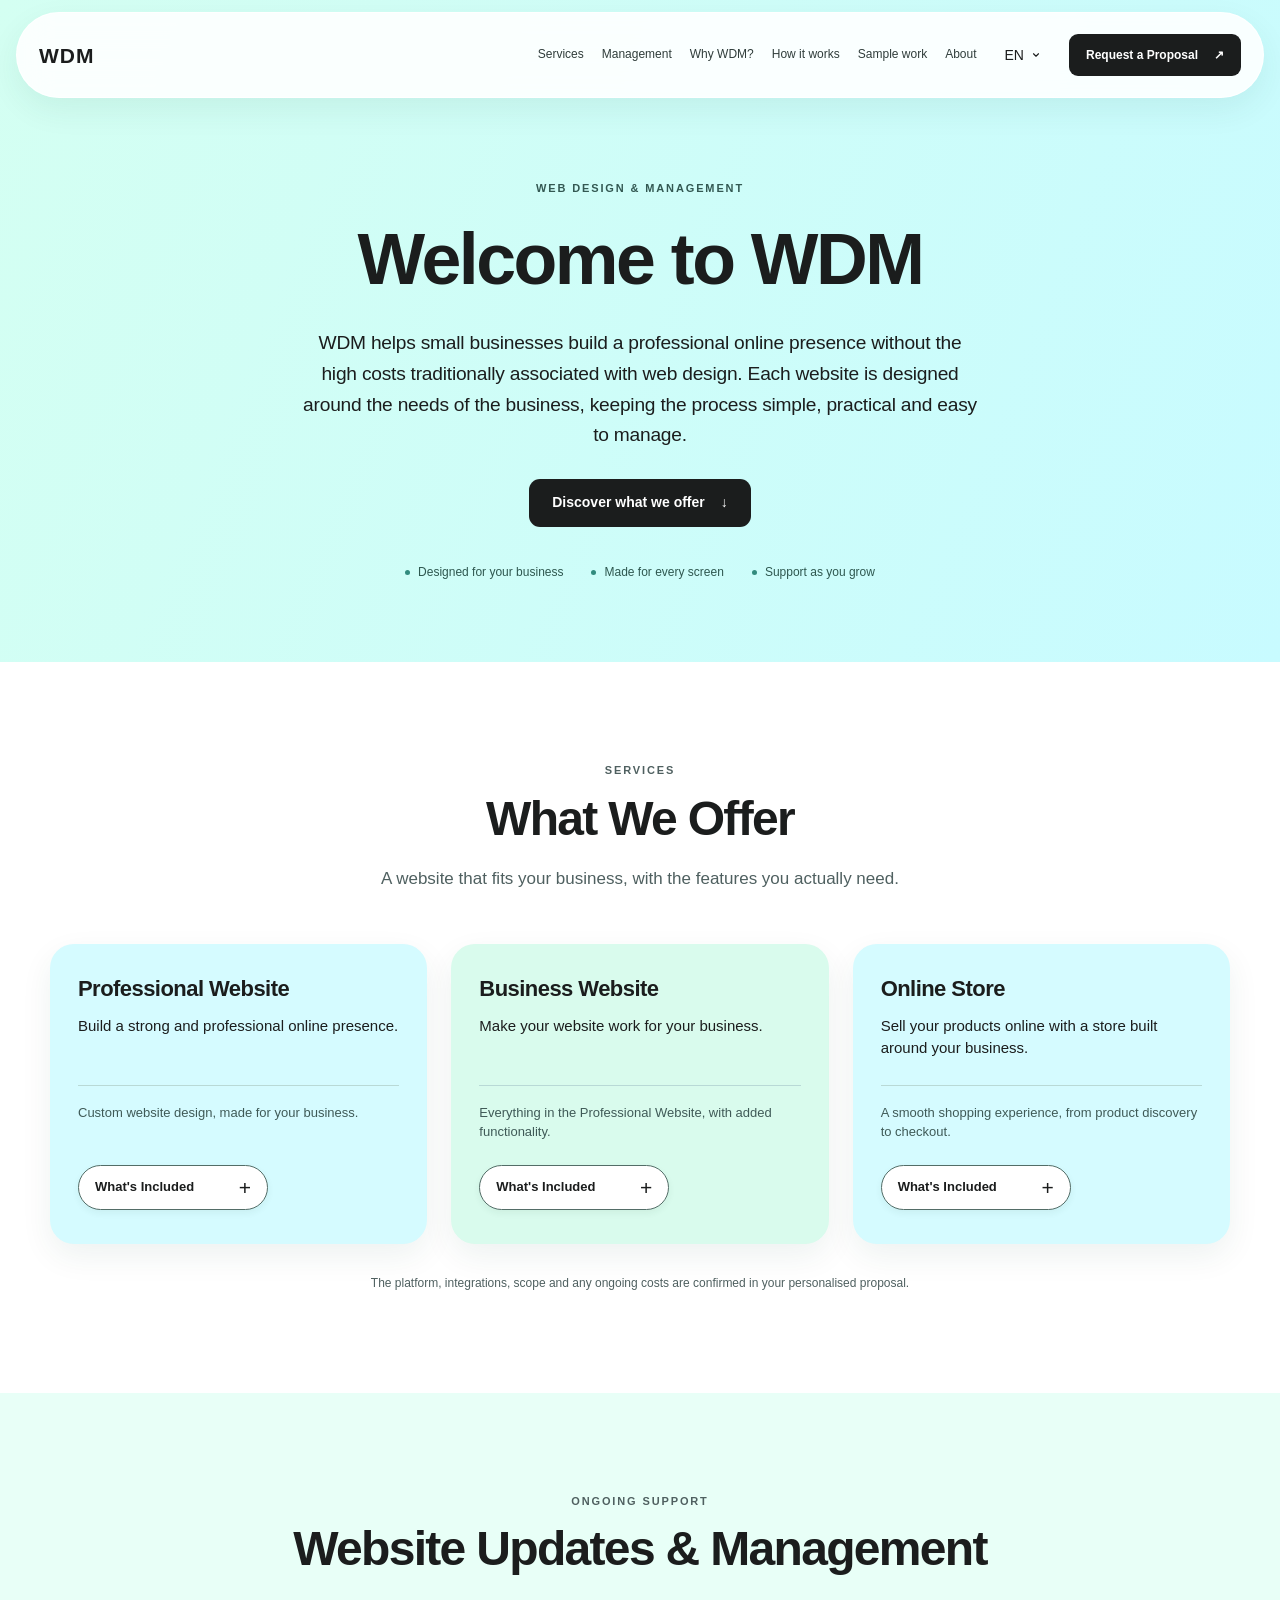
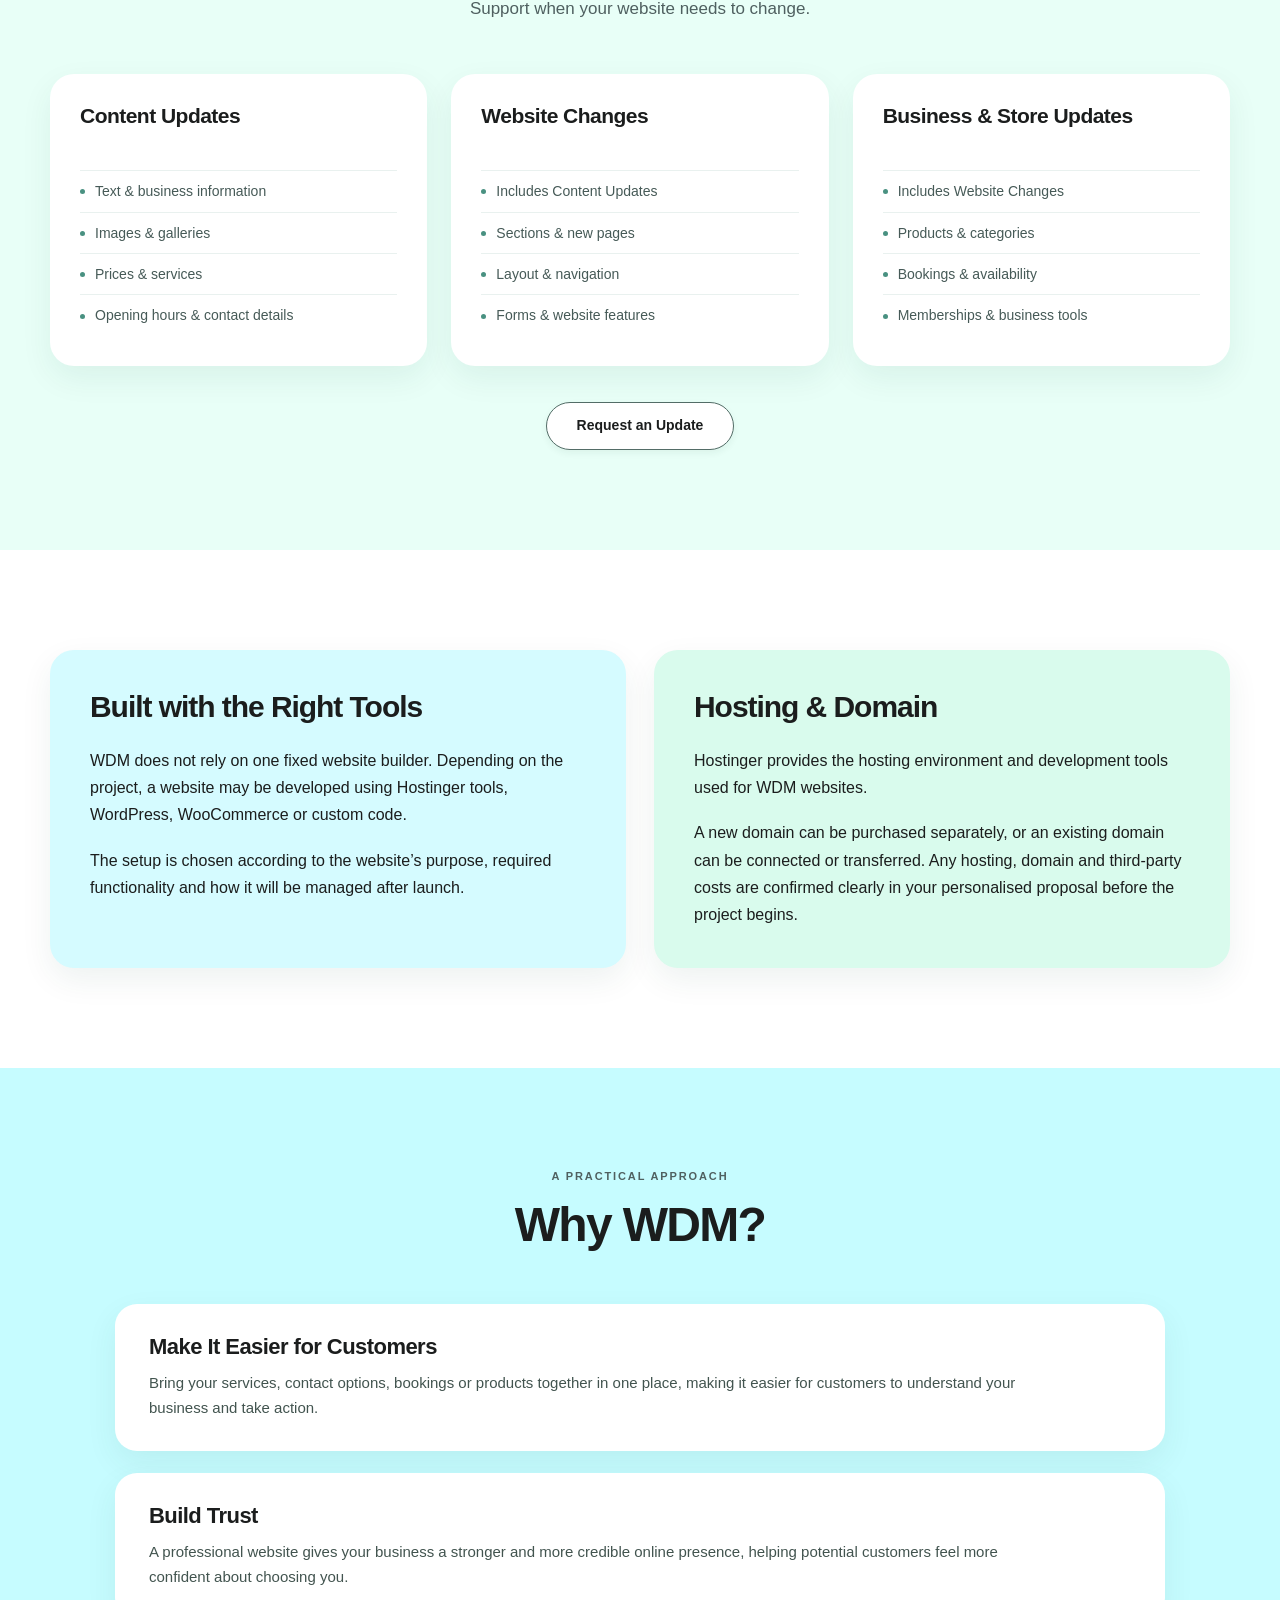
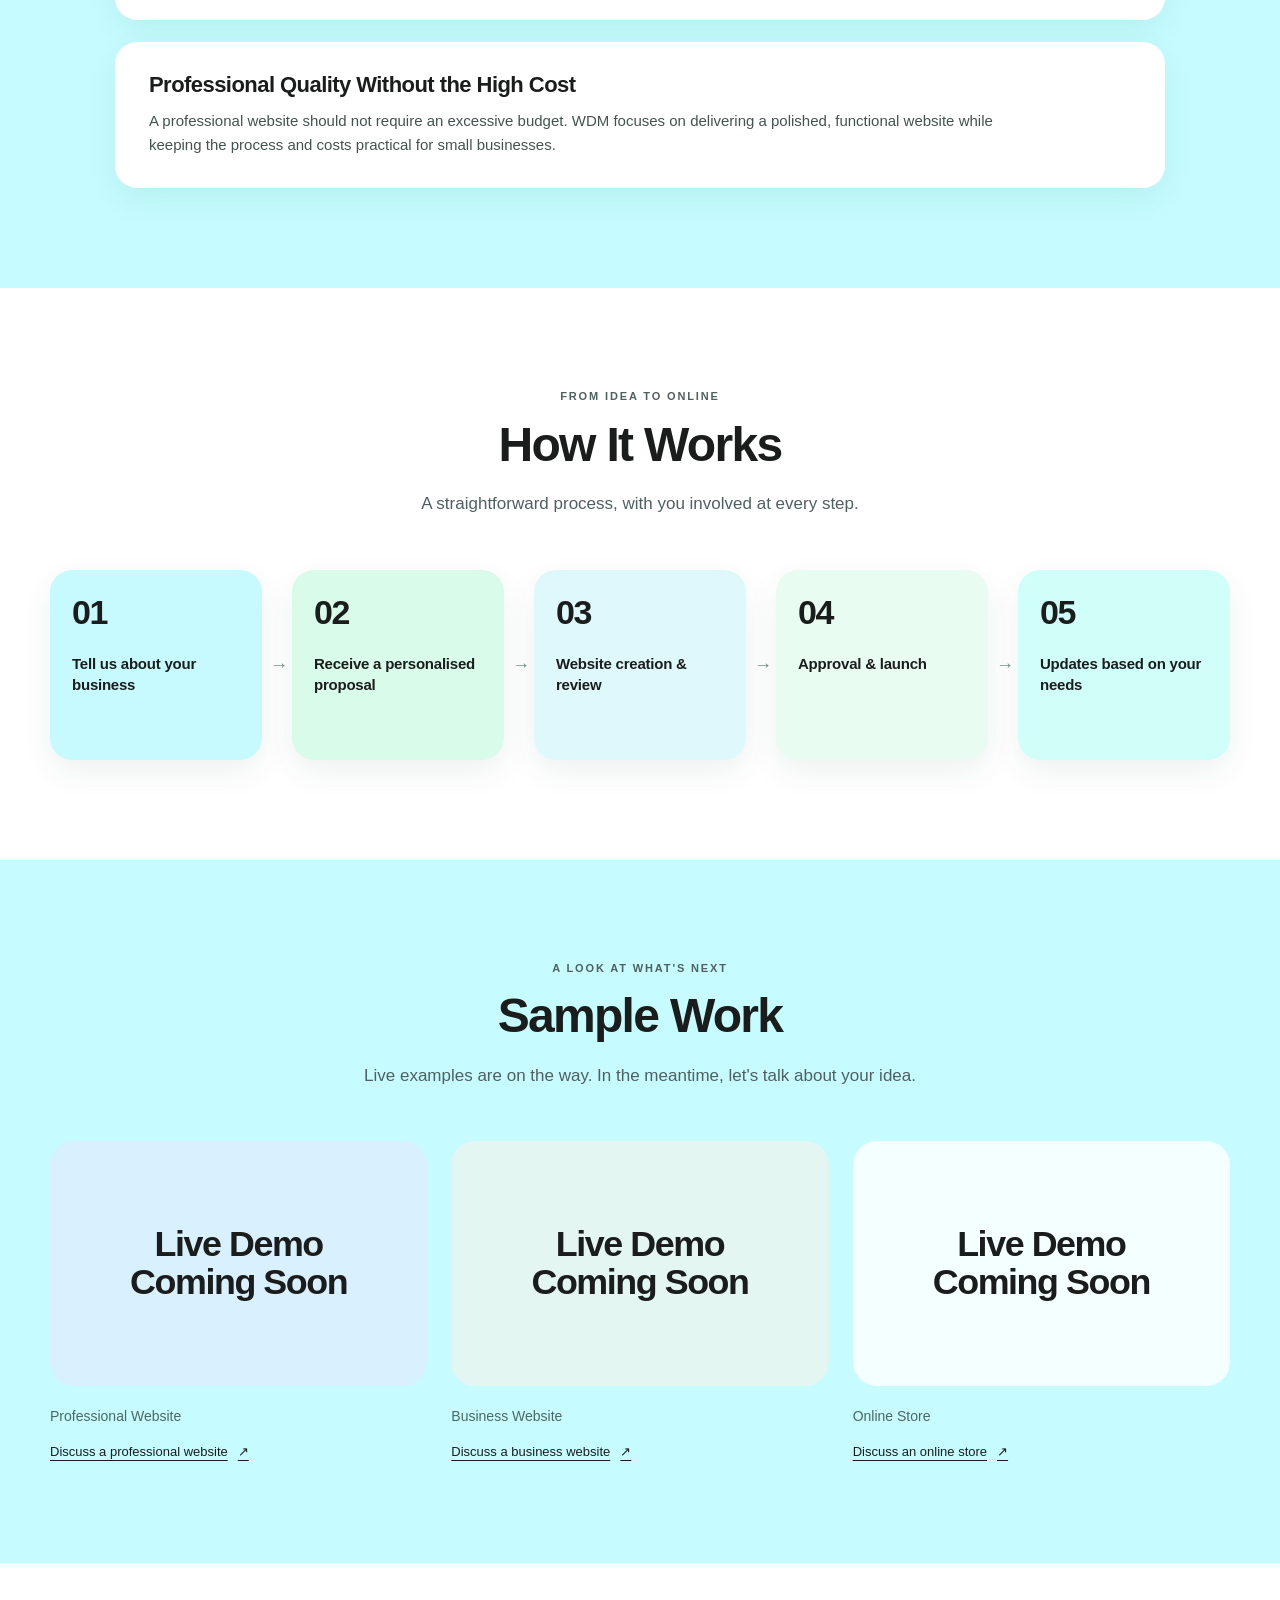
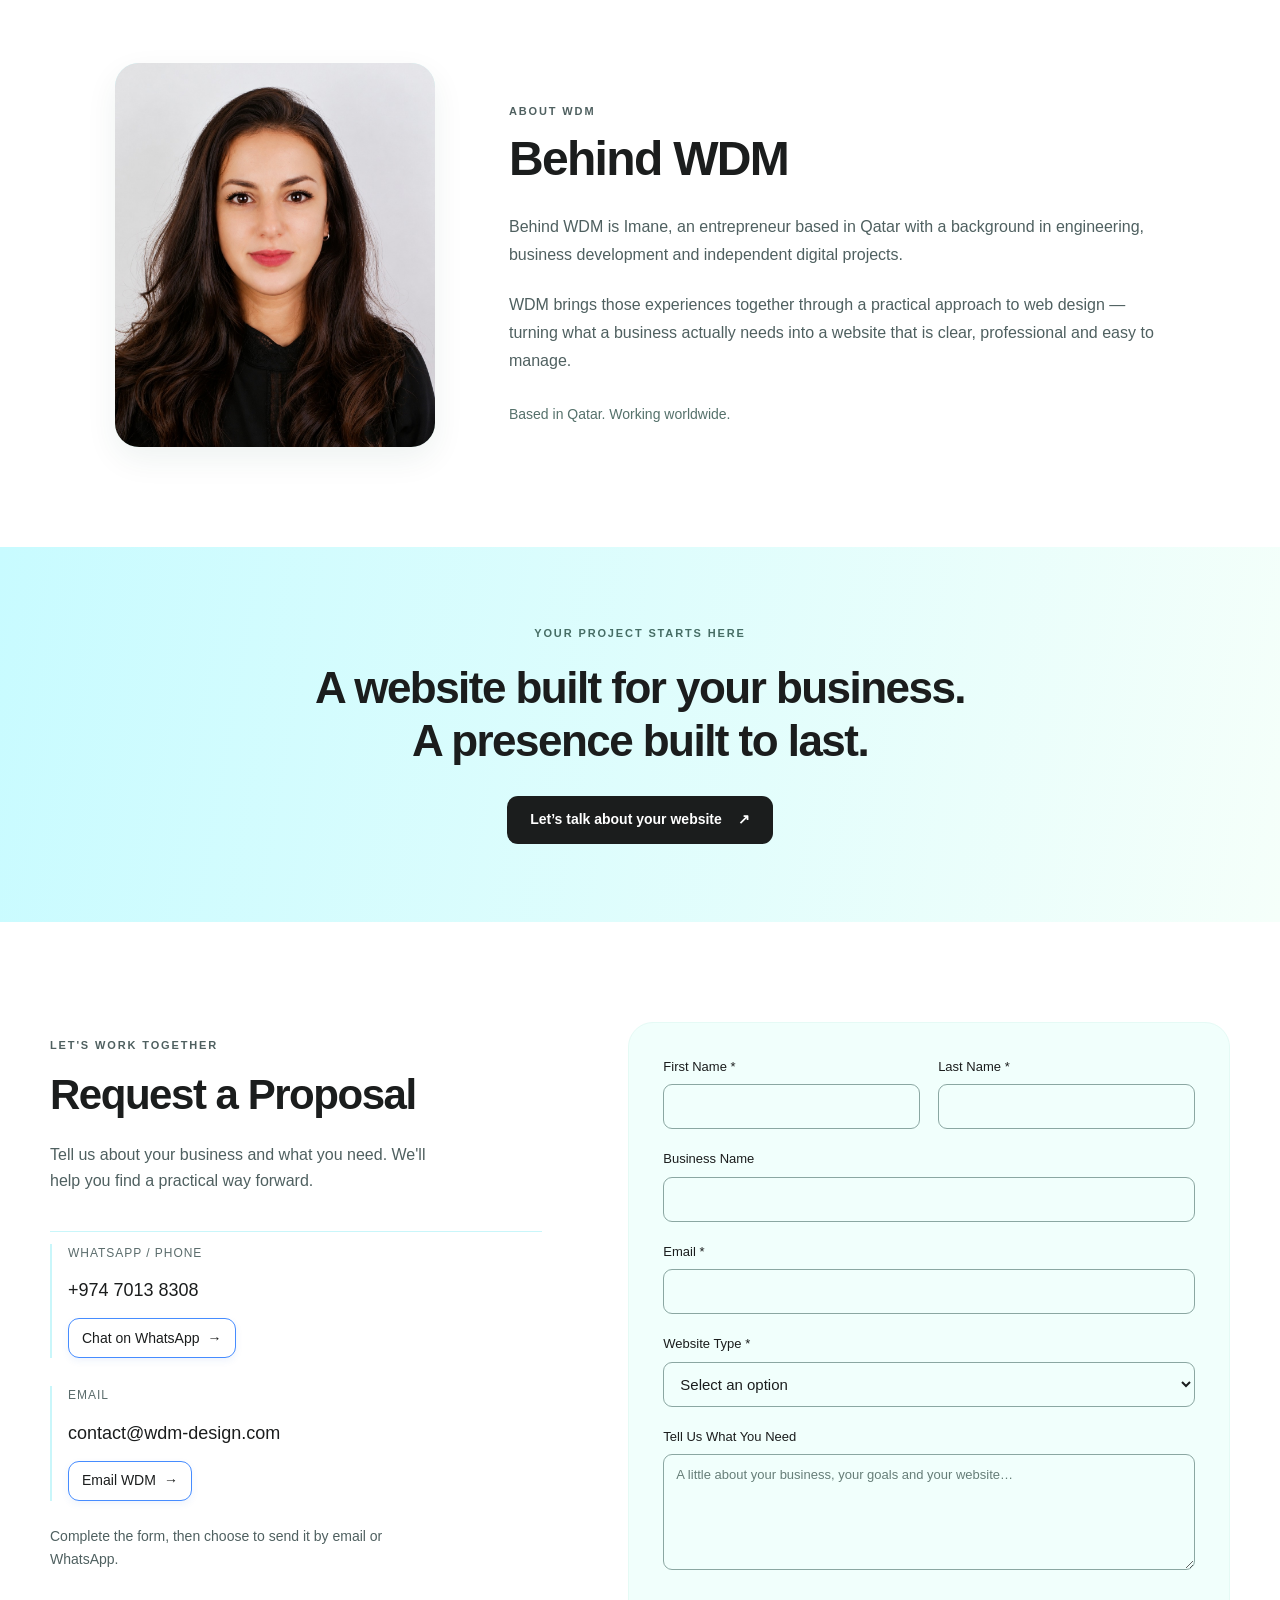
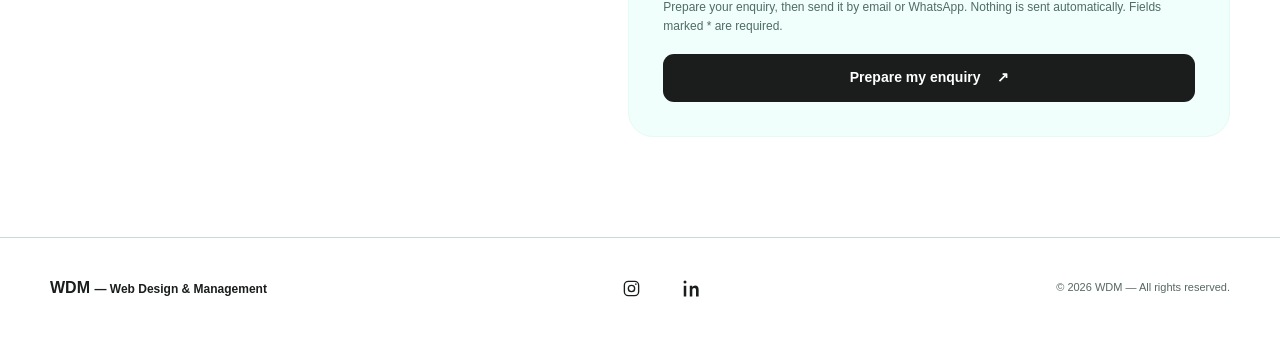
==== commit 961dbf9c: "Apply approved final English and French copy polish" ====
--- a/index.html
+++ b/index.html
@@ -10,8 +10,8 @@
   <link rel="alternate" hreflang="en" href="/">
   <link rel="alternate" hreflang="fr" href="/fr/">
   <link rel="alternate" hreflang="x-default" href="/">
-  <link rel="stylesheet" href="/style.css?v=20261122-final-polish">
-  <script src="/script.js?v=20261122-final-polish" defer></script>
+  <link rel="stylesheet" href="/style.css?v=20261122-accordion-form-fix">
+  <script src="/script.js?v=20261122-accordion-form-fix" defer></script>
 </head>
 <body>
   <a class="skip-link" href="#main">Skip to main content</a>
@@ -38,7 +38,7 @@
       <div class="hero-inner">
         <p class="eyebrow">WEB DESIGN &amp; MANAGEMENT</p>
         <h1 id="hero-title">Welcome to WDM</h1>
-        <p class="hero-copy">WDM helps small businesses build a professional online presence without the traditional high cost. Each website is designed around the needs of the business, keeping the process simple, practical and easy to manage.</p>
+        <p class="hero-copy">WDM helps small businesses build a professional online presence without the high costs traditionally associated with web design. Each website is designed around the needs of the business, keeping the process simple, practical and easy to manage.</p>
         <a class="button button-dark hero-discover" href="#services">Discover what we offer <span class="hero-cta-arrow" aria-hidden="true">↓</span></a>
         <div class="hero-tags" aria-label="Our focus"><span>Designed for your business</span><span>Made for every screen</span><span>Support as you grow</span></div>
       </div>
@@ -57,16 +57,16 @@
           </article>
           <article class="service-card mint" data-services-reveal="card-2">
             <h3>Business Website</h3>
-            <p>Make your website work with your business.</p>
+            <p>Make your website work for your business.</p>
             <div class="card-line"></div>
-            <p class="card-preview">Everything in Professional Website, with more possibilities.</p>
-            <details class="service-details"><summary>What's Included <span aria-hidden="true">+</span></summary><ul><li>Everything in Professional Website</li><li>Online bookings &amp; appointments</li><li>Online payment integrations</li><li>Customer accounts</li><li>Service packages &amp; memberships</li><li>Calendar integration</li><li>Business forms &amp; customer tools</li><li>Platform &amp; feature recommendations</li></ul><a href="#contact">Discuss your business <span aria-hidden="true">↗</span></a></details>
+            <p class="card-preview">Everything in the Professional Website, with added functionality.</p>
+            <details class="service-details"><summary>What's Included <span aria-hidden="true">+</span></summary><ul><li>Everything in Professional Website</li><li>Online bookings &amp; appointments</li><li>Online payment integrations</li><li>Customer accounts</li><li>Service packages &amp; memberships</li><li>Calendar integration</li><li>Business forms &amp; customer tools</li><li>Platform &amp; feature recommendations</li></ul><a href="#contact">Discuss your project <span aria-hidden="true">↗</span></a></details>
           </article>
           <article class="service-card aqua" data-services-reveal="card-3">
             <h3>Online Store</h3>
             <p>Sell your products online with a store built around your business.</p>
             <div class="card-line"></div>
-            <p class="card-preview">A considered shopping experience, from product to checkout.</p>
+            <p class="card-preview">A smooth shopping experience, from product discovery to checkout.</p>
             <details class="service-details"><summary>What's Included <span aria-hidden="true">+</span></summary><ul><li>Custom online store design</li><li>Product pages &amp; categories</li><li>Shopping cart &amp; checkout</li><li>Online payments</li><li>Customer accounts</li><li>Discounts &amp; promotions</li><li>Order &amp; product management</li><li>Custom domain setup</li></ul><a href="#contact">Discuss your store <span aria-hidden="true">↗</span></a></details>
           </article>
         </div>
@@ -147,7 +147,7 @@
         <div class="benefit-list">
           <article class="benefit-card" data-staged-reveal style="--stage-delay:360ms"><div><h3>Make It Easier for Customers</h3><p>Bring your services, contact options, bookings or products together in one place, making it easier for customers to understand your business and take action.</p></div></article>
           <article class="benefit-card" data-staged-reveal style="--stage-delay:560ms"><div><h3>Build Trust</h3><p>A professional website gives your business a stronger and more credible online presence, helping potential customers feel more confident about choosing you.</p></div></article>
-          <article class="benefit-card" data-staged-reveal style="--stage-delay:760ms"><div><h3>Professional Quality Without the High Cost</h3><p>A professional website should not require an oversized budget. WDM focuses on delivering a polished, functional website while keeping the process and costs practical for small businesses.</p></div></article>
+          <article class="benefit-card" data-staged-reveal style="--stage-delay:760ms"><div><h3>Professional Quality Without the High Cost</h3><p>A professional website should not require an excessive budget. WDM focuses on delivering a polished, functional website while keeping the process and costs practical for small businesses.</p></div></article>
         </div>
       </div>
     </section>
@@ -201,7 +201,7 @@
             <div class="contact-method"><span>WHATSAPP / PHONE</span><a class="contact-phone" href="tel:+97470138308">+974 7013 8308</a><a class="contact-button" href="https://wa.me/97470138308" target="_blank" rel="noopener noreferrer">Chat on WhatsApp <span aria-hidden="true">→</span></a></div>
             <div class="contact-method"><span>EMAIL</span><a class="contact-email" href="mailto:contact@wdm-design.com">contact@wdm-design.com</a><a class="contact-button" href="mailto:contact@wdm-design.com">Email WDM <span aria-hidden="true">→</span></a></div>
           </div>
-          <p class="contact-flow-note">Complete the form, review your enquiry, then choose email or WhatsApp to send it.</p>
+          <p class="contact-flow-note">Complete the form, then choose to send it by email or WhatsApp.</p>
         </div>
         <div class="form-card" data-reveal>
           <form id="project-form" action="mailto:contact@wdm-design.com" method="post" enctype="text/plain" data-contact-email="contact@wdm-design.com" data-whatsapp="97470138308" aria-label="Web design enquiry form">
--- a/style.css
+++ b/style.css
@@ -133,6 +133,7 @@
 #update-request-dialog .update-request-submit{width:100%;min-height:48px;border-radius:999px}
 #update-request-dialog .update-request-submit:disabled{opacity:.7;cursor:wait;transform:none}
 #update-request-dialog .update-request-honeypot{position:absolute;left:-10000px;width:1px;height:1px;overflow:hidden}
+#update-request-dialog .update-request-field-error{margin-top:6px;color:#a33d30;font-size:14px;line-height:1.45}
 #update-request-dialog .update-request-status:not(:empty){margin-top:14px;color:#3c6b5c;font-size:13px;text-align:center}
 @keyframes update-request-in{from{opacity:0;transform:translateY(8px)}to{opacity:1;transform:none}}
 @media(max-width:620px){#update-request-dialog{width:calc(100% - 24px);max-height:calc(100vh - 20px);max-height:calc(100dvh - 20px);border-radius:22px}#update-request-dialog .update-request-shell{padding:24px 22px}#update-request-dialog h2{font-size:28px}#update-request-dialog #update-request-description{font-size:14px}#update-request-dialog .update-request-fields{grid-template-columns:1fr;gap:16px}#update-request-dialog .update-request-full{grid-column:auto}}
@@ -283,5 +284,5 @@
 
 @media(max-width:879px){.site-header.nav-ready .primary-nav{max-height:calc(100vh - var(--header-height) - 34px);max-height:calc(100dvh - var(--header-height) - 34px);overflow-y:auto;overscroll-behavior:contain}}
 
-/* Equal French service cards and bottom-aligned links while the grid is three across. */
-@media(min-width:621px){html[lang="fr"] #services .service-card{align-self:stretch;display:flex;flex-direction:column}html[lang="fr"] #services .service-details{display:flex;flex-direction:column;flex:1}html[lang="fr"] #services .service-details::details-content{display:flex;flex-direction:column;flex:1}html[lang="fr"] #services .service-details>a{margin-top:auto;align-self:flex-start}}
+/* Keep French links aligned; the shared collapsed-grid rule controls equal card heights. */
+@media(min-width:621px){html[lang="fr"] #services .service-card{display:flex;flex-direction:column}html[lang="fr"] #services .service-details{display:flex;flex-direction:column;flex:1}html[lang="fr"] #services .service-details::details-content{display:flex;flex-direction:column;flex:1}html[lang="fr"] #services .service-details>a{margin-top:auto;align-self:flex-start}}
